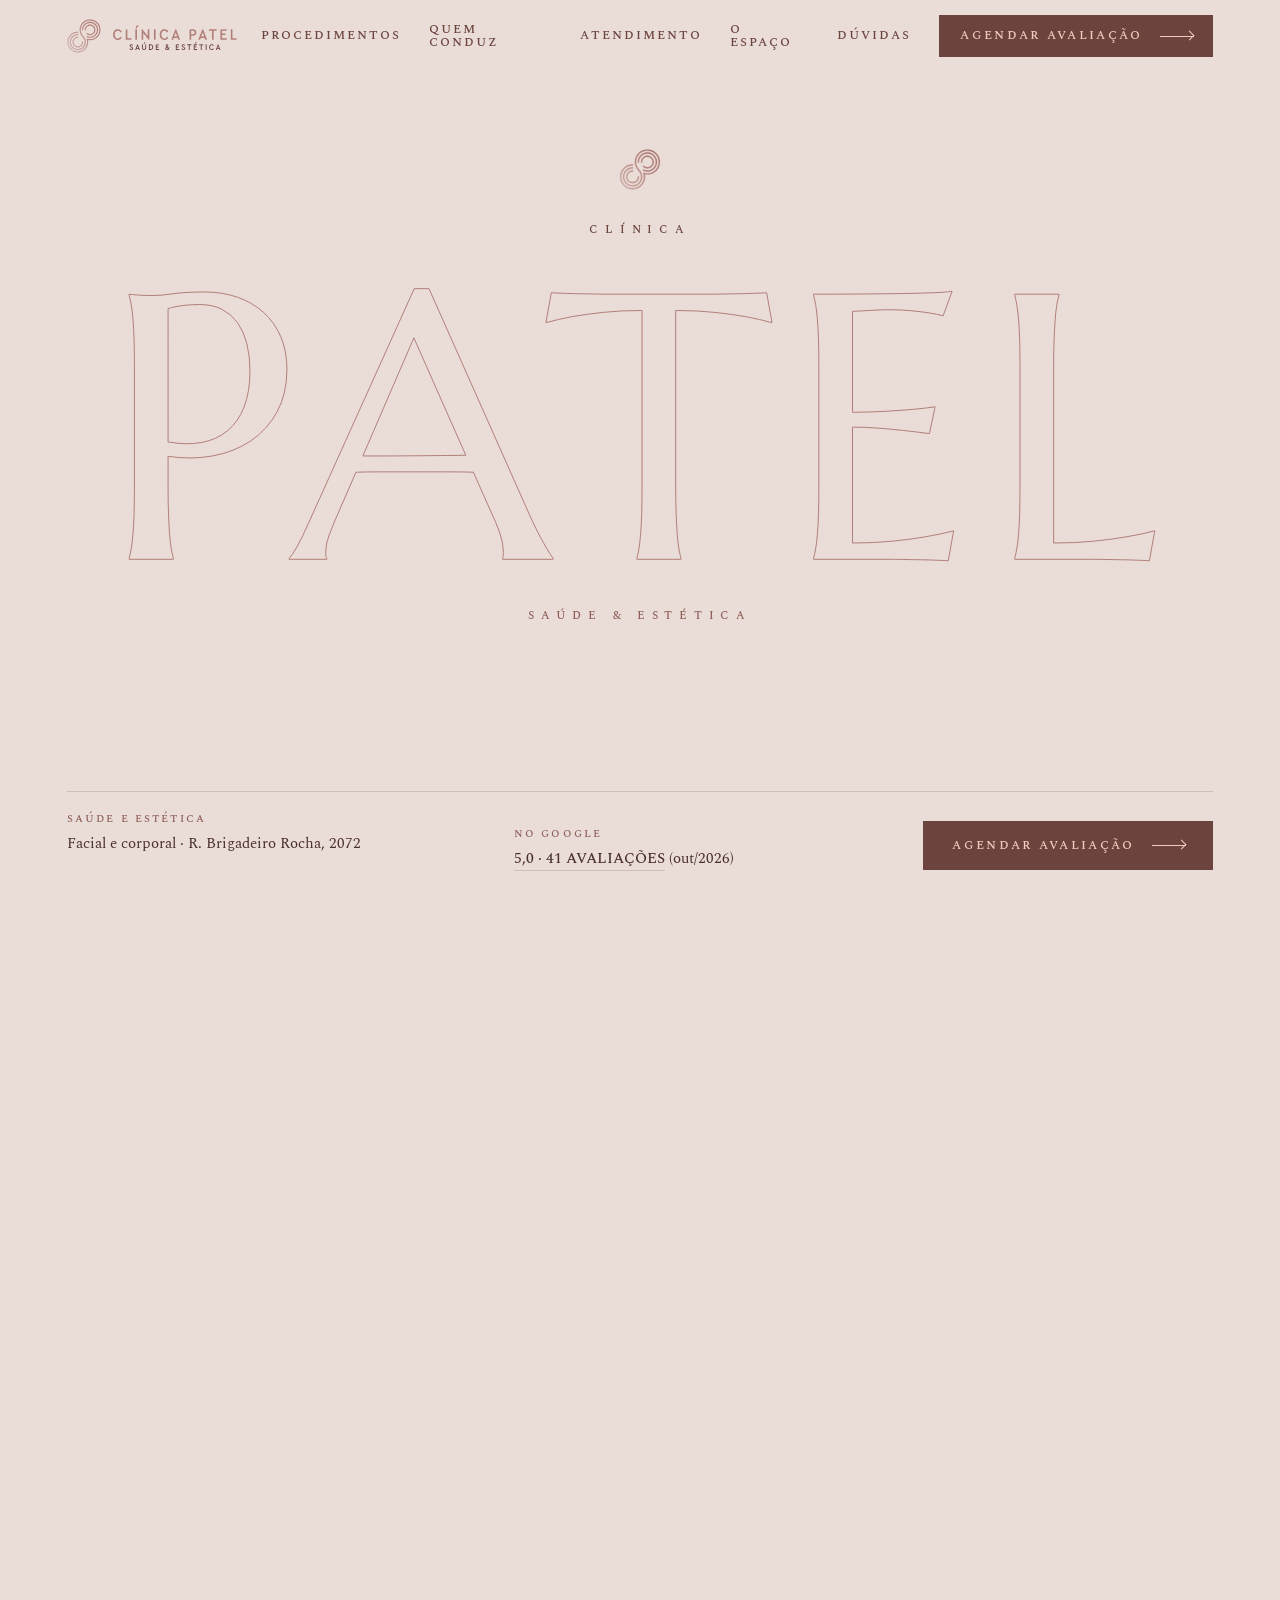
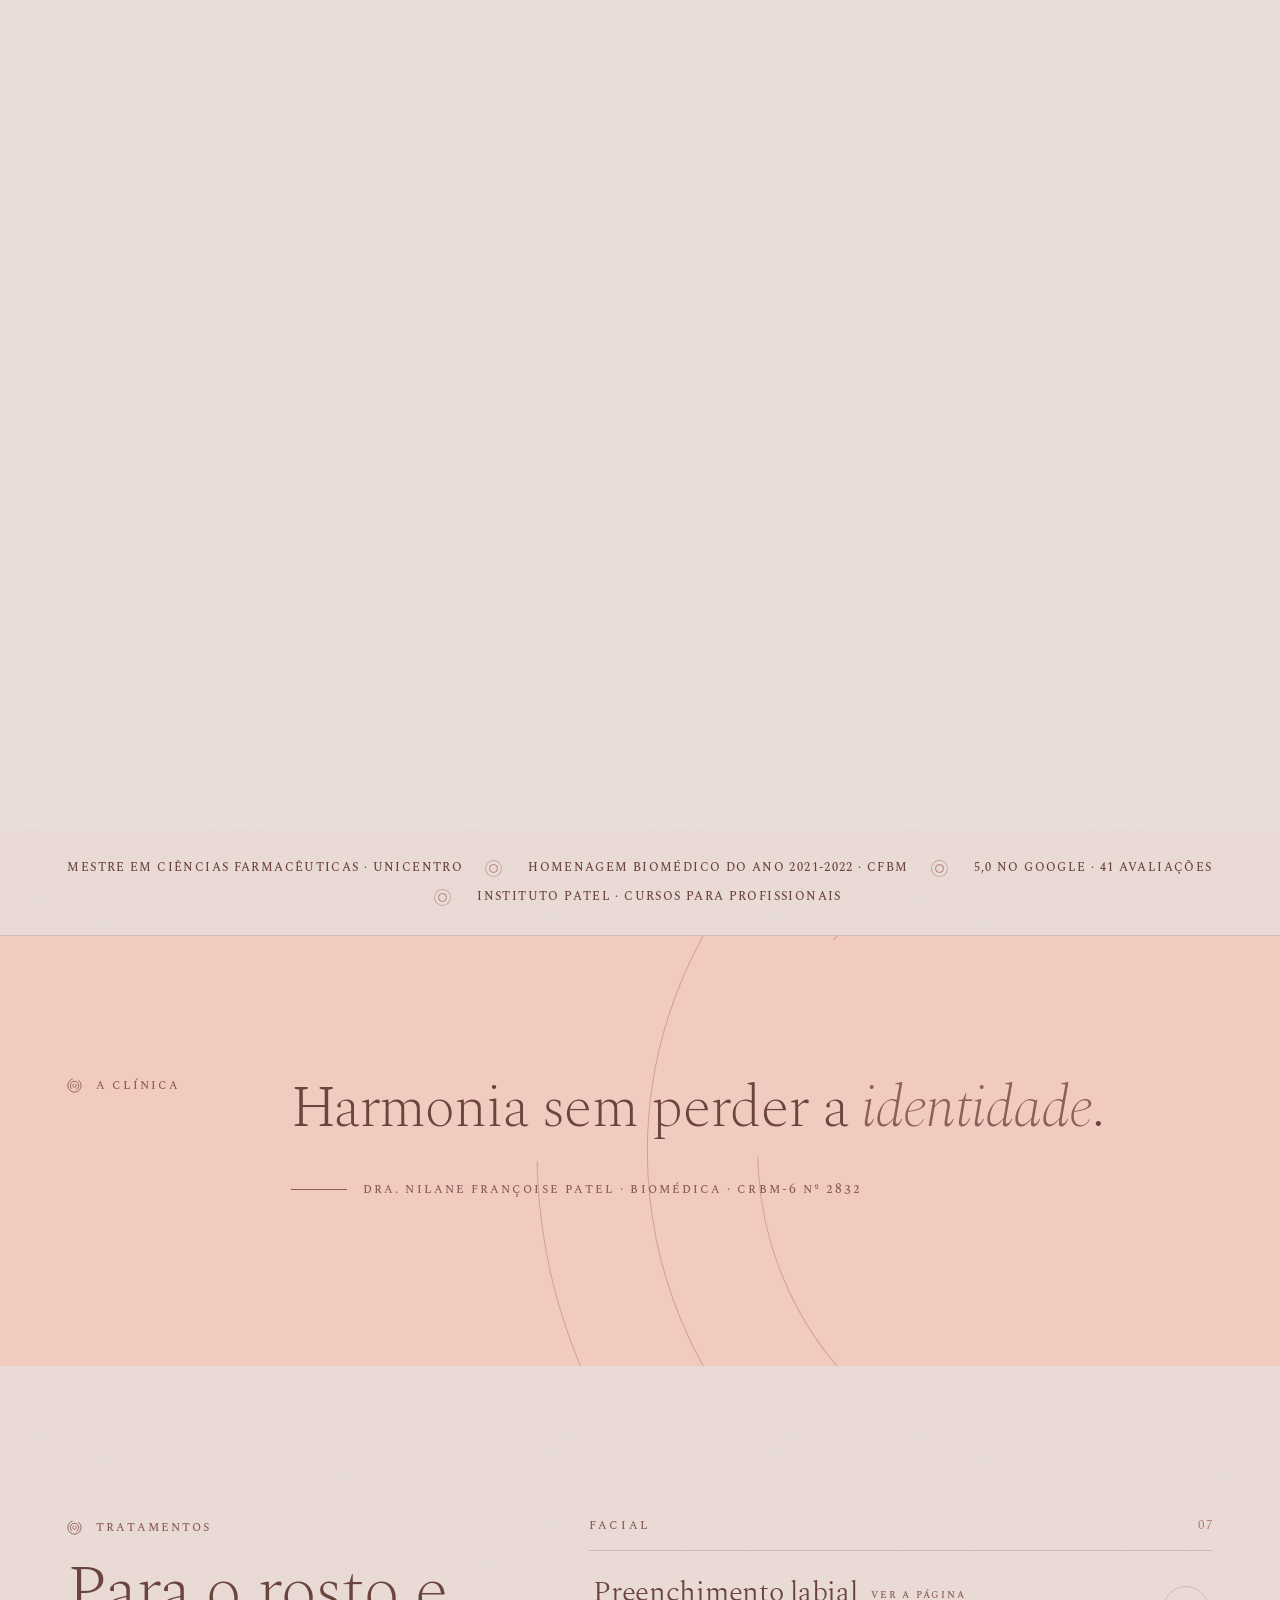
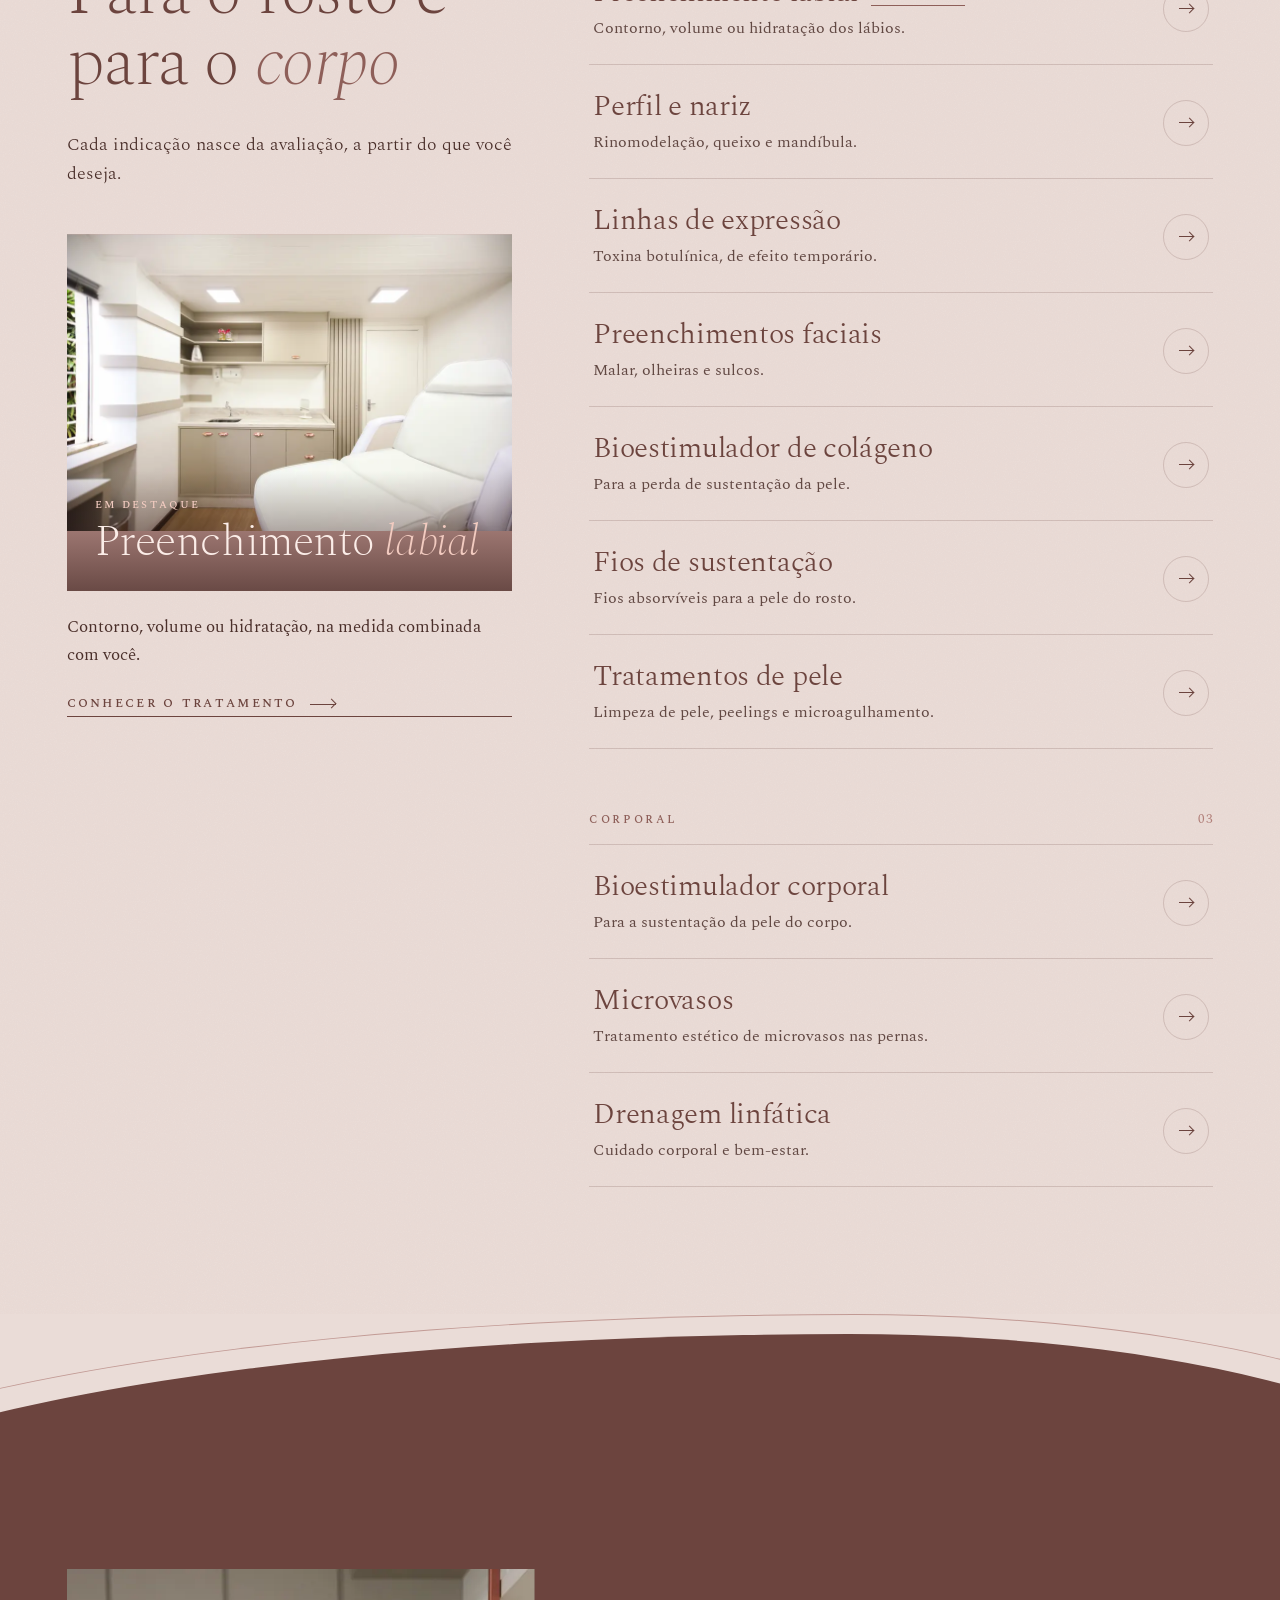
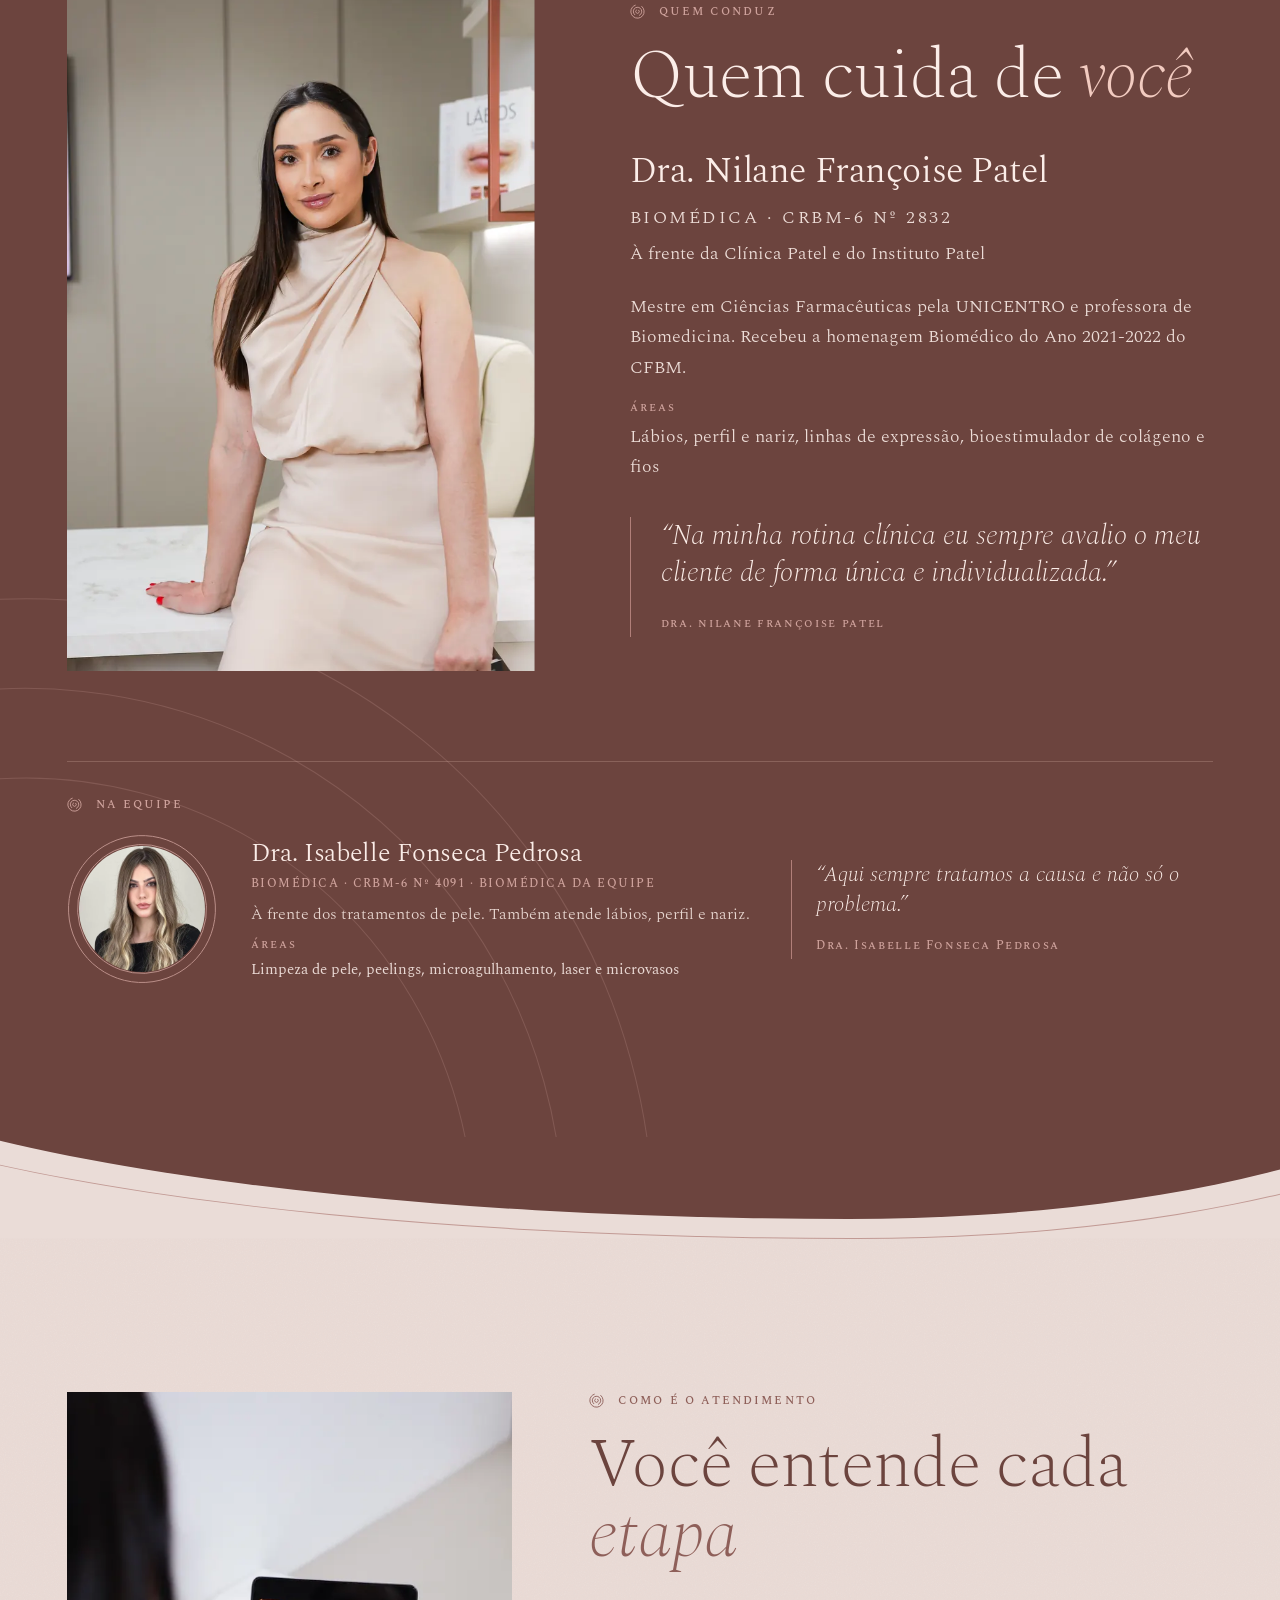
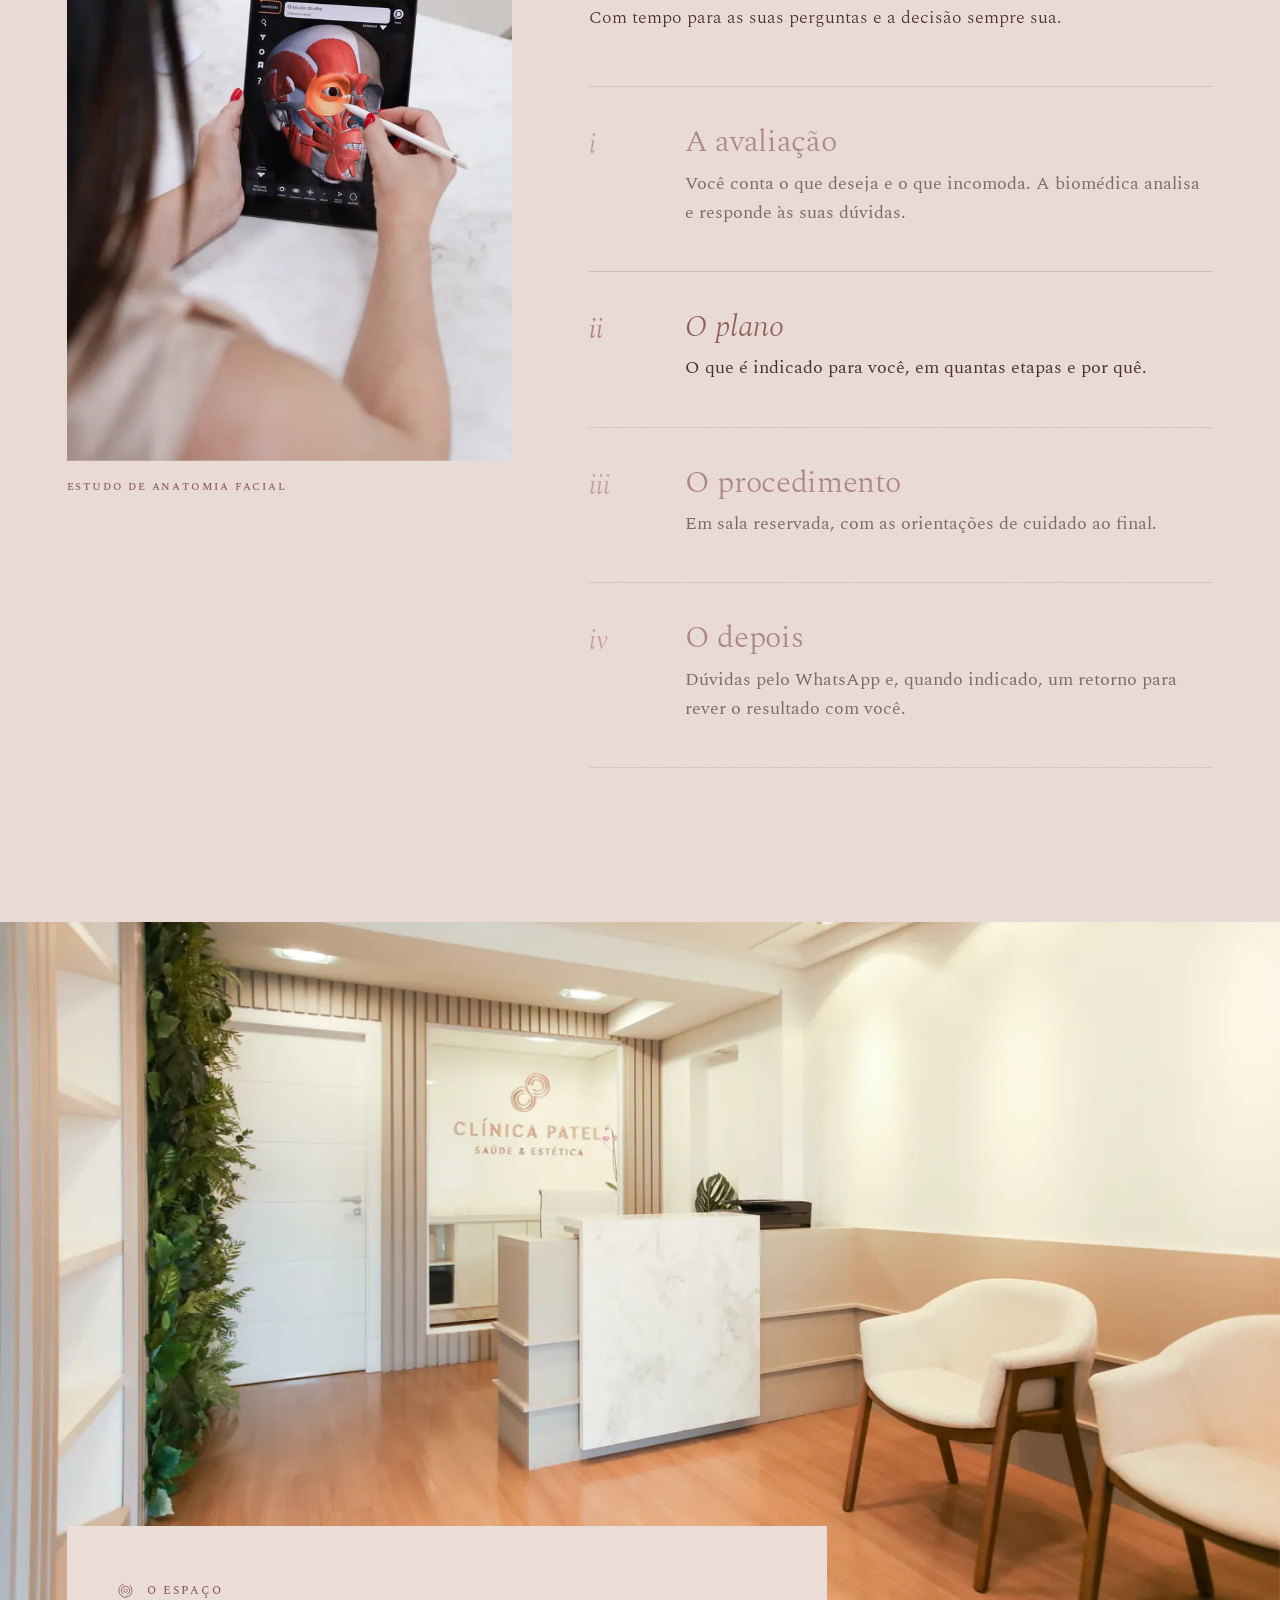
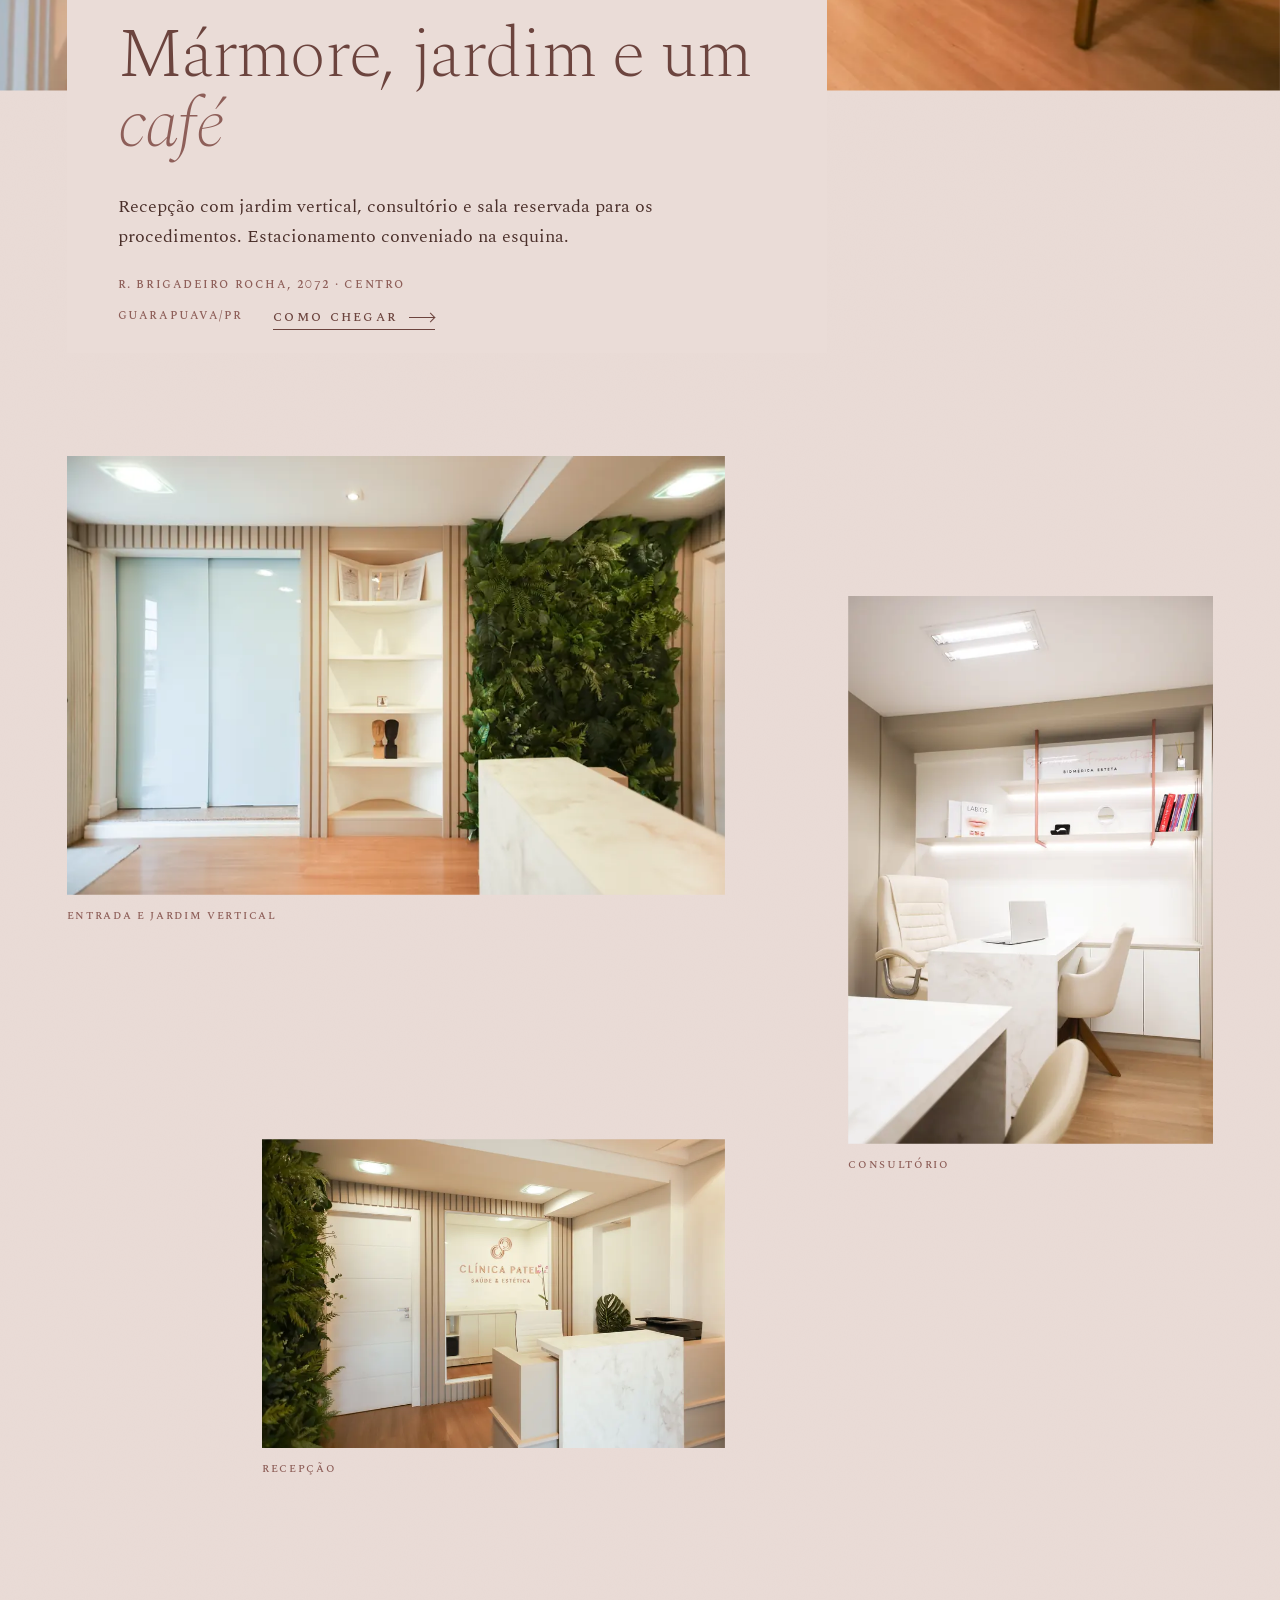
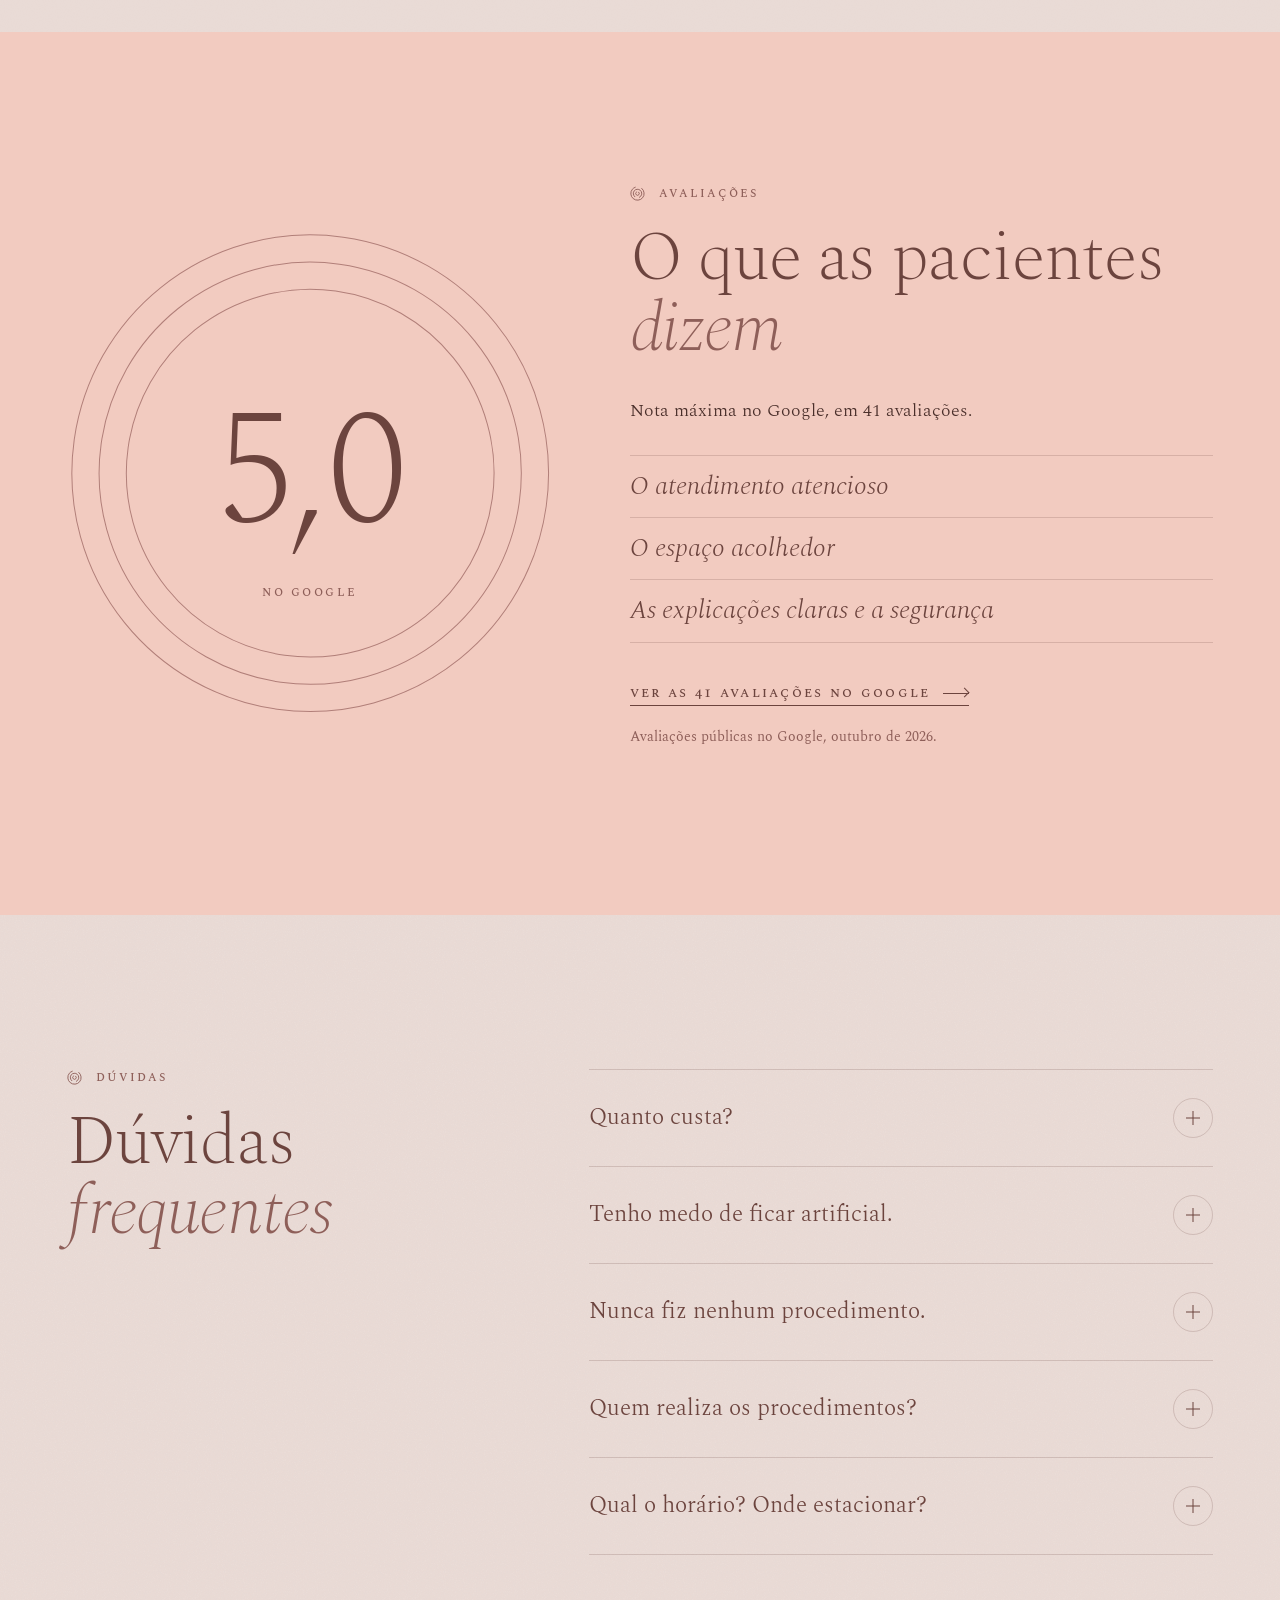
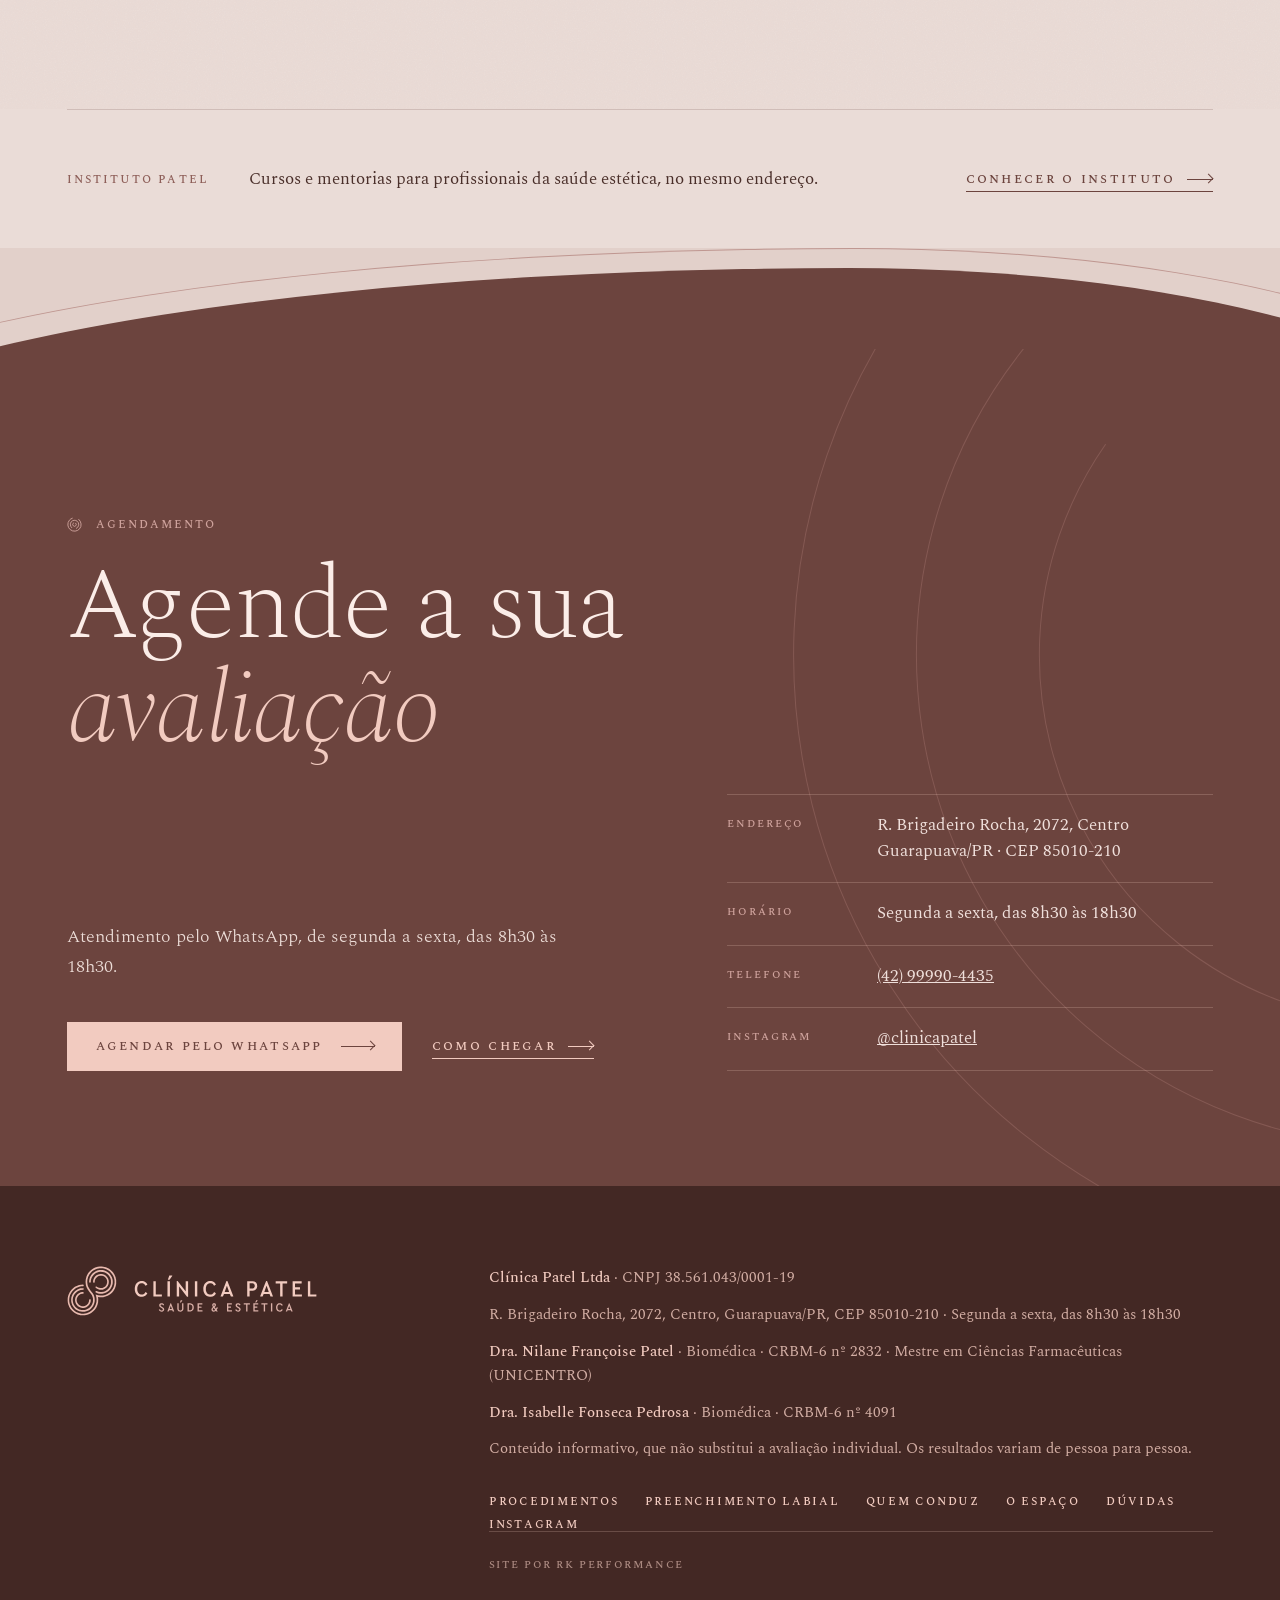
==== index.html @ 33441e20 "Prévia do site da Clínica Patel (noindex) Home com abertura PATEL, tratamentos, quem conduz, atendim" ====
<!DOCTYPE html>
<html lang="pt-BR">
<head>
<meta charset="utf-8">
<meta name="viewport" content="width=device-width, initial-scale=1, viewport-fit=cover">
<title>Clínica Patel · Estética facial e corporal em Guarapuava</title>
<meta name="description" content="Estética facial e corporal no Centro de Guarapuava, conduzida pela Dra. Nilane Françoise Patel, Biomédica (CRBM-6 nº 2832). Agende a sua avaliação.">
<meta name="robots" content="noindex, nofollow">
<link rel="canonical" href="https://joaovitorrk.github.io/clinica-patel-site/">
<meta property="og:type" content="website">
<meta property="og:locale" content="pt_BR">
<meta property="og:title" content="Clínica Patel · Estética facial e corporal em Guarapuava">
<meta property="og:description" content="Estética facial e corporal no Centro de Guarapuava, conduzida pela Dra. Nilane Françoise Patel, Biomédica (CRBM-6 nº 2832). Agende a sua avaliação.">
<meta property="og:url" content="https://joaovitorrk.github.io/clinica-patel-site/">
<meta property="og:image" content="https://joaovitorrk.github.io/clinica-patel-site/assets/img/og.jpg">
<meta name="theme-color" content="#EADCD7">
<link rel="icon" href="favicon.svg" type="image/svg+xml">
<link rel="preconnect" href="https://fonts.googleapis.com">
<link rel="preconnect" href="https://fonts.gstatic.com" crossorigin>
<link href="https://fonts.googleapis.com/css2?family=Marcellus&amp;family=Spectral:ital,wght@0,200;0,300;0,400;0,500;1,200;1,300;1,400&amp;family=Spectral+SC:wght@500&amp;display=swap" rel="stylesheet">
<link rel="preload" as="image" href="assets/img/hero-1440.webp" media="(min-width: 861px)" fetchpriority="high">
<link rel="preload" as="image" href="assets/img/hero-cel.webp" media="(max-width: 860px)" fetchpriority="high">
<link rel="stylesheet" href="assets/site.css">
<script type="application/ld+json">{"@context": "https://schema.org", "@type": "HealthAndBeautyBusiness", "name": "Clínica Patel · Saúde e Estética", "url": "https://joaovitorrk.github.io/clinica-patel-site/", "image": "https://joaovitorrk.github.io/clinica-patel-site/assets/img/og.jpg", "address": {"@type": "PostalAddress", "streetAddress": "R. Brigadeiro Rocha, 2072", "addressLocality": "Guarapuava", "addressRegion": "PR", "postalCode": "85010-210", "addressCountry": "BR"}, "openingHours": "Mo-Fr 08:30-18:30", "sameAs": ["https://www.instagram.com/clinicapatel/"], "employee": [{"@type": "Person", "name": "Nilane Françoise Patel", "jobTitle": "Biomédica", "hasCredential": {"@type": "EducationalOccupationalCredential", "credentialCategory": "Registro profissional", "name": "CRBM-6 nº 2832"}}, {"@type": "Person", "name": "Isabelle Fonseca Pedrosa", "jobTitle": "Biomédica", "hasCredential": {"@type": "EducationalOccupationalCredential", "credentialCategory": "Registro profissional", "name": "CRBM-6 nº 4091"}}]}</script>
</head>
<body>
<a class="pular" href="#conteudo">Pular para o conteúdo</a>
<header class="topo" id="topo">
  <a class="marca" href="./" aria-label="Clínica Patel, início"><img src="assets/img/logo.svg" alt="Clínica Patel · Saúde &amp; Estética" width="185" height="34"></a>
  <nav id="menu" aria-label="Principal">
    <a href="#procedimentos">procedimentos</a>
    <a href="#conduz">quem conduz</a>
    <a href="#atendimento">atendimento</a>
    <a href="#espaco">o espaço</a>
    <a href="#duvidas">dúvidas</a>
    <a class="btn" href="#" data-demo="wa" data-msg="Olá! Vi o site da Clínica Patel e gostaria de agendar uma avaliação.">agendar avaliação <span class="seta" aria-hidden="true"></span></a>
  </nav>
  <button class="menu-bt" type="button" aria-expanded="false" aria-controls="menu"><span>menu</span><i></i></button>
</header>
<main id="conteudo">

<section class="capa" id="capa" aria-label="Abertura">
  <div class="capa-pin">
    <picture class="capa-foto">
      <source media="(max-width: 860px)" type="image/webp" srcset="assets/img/hero-cel.webp">
      <source media="(max-width: 860px)" srcset="assets/img/hero-cel.jpg">
      <source type="image/webp" srcset="assets/img/hero-1440.webp 1440w, assets/img/hero.webp 2400w" sizes="100vw">
      <img src="assets/img/hero-1440.jpg" srcset="assets/img/hero-1440.jpg 1440w, assets/img/hero.jpg 2400w" sizes="100vw" alt="Dra. Nilane Françoise Patel na recepção da Clínica Patel, com o logo da clínica na parede" width="2400" height="1600" fetchpriority="high">
    </picture>
    <div class="capa-veu"></div>
    <svg class="capa-mascara" aria-hidden="true" focusable="false">
      <defs>
        <mask id="janela" maskUnits="userSpaceOnUse" x="-100000" y="-100000" width="200000" height="200000">
          <rect x="-100000" y="-100000" width="200000" height="200000" fill="#fff"/>
          <text id="palavra" text-anchor="middle" fill="#000" letter-spacing="0.04em">PATEL</text>
        </mask>
      </defs>
      <g id="zoom"><rect class="fundo" x="-100000" y="-100000" width="200000" height="200000" mask="url(#janela)"/><text id="contorno" text-anchor="middle" letter-spacing="0.04em">PATEL</text></g>
    </svg>
    <div class="capa-cabeca" aria-hidden="true">
      <svg class="simb" viewBox="0 0 380 380"><defs><linearGradient id="roseCapa" x1="0" y1="1" x2="1" y2="0"><stop offset="0" stop-color="#D3B4B0"/><stop offset=".55" stop-color="#B98A84"/><stop offset="1" stop-color="#A9746E"/></linearGradient></defs><path fill-rule="evenodd" d="M115.7,198.0 L105.0,200.0 L94.0,204.3 L81.3,213.0 L74.7,220.0 L69.3,227.7 L64.0,239.7 L61.3,253.3 L61.3,263.3 L63.3,274.3 L67.3,285.0 L73.3,294.7 L83.3,305.0 L93.3,311.7 L103.0,315.7 L116.3,318.3 L126.0,318.3 L136.0,316.7 L147.0,312.7 L157.3,306.3 L165.7,298.7 L172.7,289.3 L178.3,277.0 L180.7,267.0 L181.0,256.3 L180.0,254.3 L176.7,252.0 L173.0,252.0 L169.7,254.3 L168.7,256.3 L167.0,270.7 L160.7,284.3 L155.0,291.3 L149.7,296.0 L139.3,302.0 L129.0,305.0 L112.7,305.0 L102.7,302.0 L90.3,294.3 L80.7,283.3 L75.7,272.7 L73.3,260.0 L74.7,247.0 L79.7,234.7 L85.0,227.3 L92.0,220.7 L104.3,213.7 L115.7,211.0 L123.3,210.7 L126.7,208.0 L127.7,203.3 L124.7,199.0 L122.7,198.0Z M254.3,60.7 L245.0,62.0 L233.3,66.0 L224.7,71.0 L213.7,80.7 L206.3,91.0 L201.3,102.3 L199.0,113.0 L198.7,122.0 L199.3,124.0 L202.7,126.7 L207.0,126.7 L209.7,124.7 L210.7,123.0 L212.7,107.3 L218.7,94.7 L229.3,83.3 L241.0,76.7 L252.3,73.7 L266.3,74.0 L276.0,76.7 L283.7,80.7 L291.0,86.3 L297.3,93.7 L301.0,99.7 L304.0,107.0 L306.0,117.7 L305.7,126.3 L303.0,137.3 L299.7,144.3 L291.3,155.0 L284.7,160.3 L278.0,164.0 L269.7,167.0 L263.7,168.0 L253.0,168.0 L243.7,166.0 L236.7,163.0 L224.0,155.0 L219.3,156.3 L217.0,160.0 L217.3,163.7 L220.7,167.7 L233.3,175.7 L248.7,180.3 L262.3,181.0 L272.0,179.7 L284.3,175.3 L296.3,167.7 L303.3,161.0 L311.3,149.7 L315.3,140.7 L317.7,132.0 L318.7,119.3 L317.7,109.7 L313.7,96.7 L306.7,84.7 L298.3,75.7 L289.3,69.0 L279.7,64.3 L266.7,61.0Z M246.3,31.0 L229.7,35.0 L215.3,41.3 L203.7,49.0 L192.0,59.7 L182.3,72.3 L174.3,88.0 L169.3,106.0 L168.3,122.0 L169.3,124.3 L173.3,127.3 L176.3,127.3 L180.3,124.3 L181.3,122.3 L181.3,112.3 L184.3,98.7 L188.7,87.7 L194.7,77.3 L202.7,67.7 L210.7,60.3 L220.3,53.7 L231.0,48.7 L240.7,45.7 L253.3,43.7 L271.7,44.7 L283.0,47.7 L292.7,51.7 L301.7,57.0 L309.3,63.0 L320.0,74.3 L327.0,85.3 L332.0,97.0 L335.0,110.0 L335.0,131.7 L333.0,141.0 L328.0,154.3 L320.0,167.3 L309.3,178.7 L302.0,184.3 L290.3,191.0 L279.7,195.0 L263.3,198.0 L253.3,198.0 L240.3,196.0 L224.7,190.0 L221.3,190.0 L217.0,193.3 L216.3,195.7 L217.0,199.3 L219.7,202.3 L236.7,208.7 L247.7,210.7 L270.0,210.7 L290.0,205.7 L302.7,199.7 L317.0,189.7 L324.7,182.3 L331.0,174.7 L340.7,158.3 L346.7,141.0 L348.7,128.3 L348.7,113.3 L347.7,105.3 L342.7,87.7 L335.3,73.3 L325.0,59.7 L312.0,48.0 L295.0,38.0 L280.7,33.0 L270.7,31.0 L260.7,30.3Z M332.3,30.0 L320.7,21.7 L308.7,15.0 L296.3,10.0 L286.0,7.0 L265.3,4.0 L249.7,4.0 L235.0,6.0 L214.3,12.0 L203.3,17.0 L191.7,24.0 L181.7,31.7 L172.0,41.0 L163.3,51.7 L157.3,61.0 L149.0,78.3 L143.0,100.7 L141.3,121.7 L144.0,145.7 L149.0,160.7 L158.0,178.0 L168.3,193.7 L183.0,212.0 L188.7,220.7 L195.0,235.3 L198.0,249.7 L197.7,269.0 L196.0,277.7 L192.0,289.0 L186.0,300.0 L180.0,308.0 L171.0,317.0 L162.0,323.7 L147.3,331.0 L137.0,334.0 L127.3,335.3 L110.7,335.0 L100.7,333.0 L92.0,330.0 L76.3,321.3 L62.7,309.0 L53.7,296.3 L48.7,286.0 L45.7,276.3 L43.7,263.7 L43.7,252.3 L45.7,239.7 L51.7,223.7 L58.7,212.3 L71.7,198.7 L78.3,193.7 L89.0,187.7 L103.7,182.7 L124.0,180.3 L127.3,176.3 L127.3,172.7 L125.0,169.3 L123.0,168.3 L115.0,168.3 L102.3,170.0 L91.7,173.0 L79.3,178.3 L62.3,190.0 L53.0,199.3 L42.0,215.3 L36.3,228.0 L33.0,240.0 L31.3,252.3 L31.7,267.3 L34.3,282.0 L39.3,295.7 L45.3,306.7 L55.0,319.3 L66.3,329.7 L77.0,336.7 L92.7,343.7 L104.3,346.7 L116.7,348.0 L134.3,347.3 L147.0,344.7 L164.0,337.7 L173.7,331.7 L182.7,324.3 L196.3,308.3 L202.7,297.0 L207.7,284.0 L210.7,269.3 L211.3,259.7 L210.7,247.0 L208.7,236.0 L202.7,219.3 L195.7,207.3 L180.0,187.7 L169.3,171.7 L159.7,153.0 L156.7,143.3 L154.3,126.3 L154.3,114.7 L155.7,102.7 L160.7,84.0 L169.0,66.7 L182.7,48.7 L191.7,40.3 L203.3,32.0 L215.3,25.7 L229.0,20.7 L249.3,17.0 L263.0,16.7 L274.0,17.7 L287.7,20.7 L299.0,24.7 L309.7,30.0 L319.0,36.0 L327.0,42.3 L337.0,52.3 L345.7,63.7 L353.0,76.7 L359.0,93.0 L362.0,107.7 L362.7,126.3 L360.0,145.3 L355.0,161.0 L348.0,175.0 L337.0,190.0 L322.0,204.0 L308.0,213.0 L291.3,220.0 L274.0,224.0 L254.3,225.0 L237.7,223.0 L218.0,217.3 L223.0,236.3 L225.0,249.7 L225.0,266.7 L224.0,274.7 L218.7,294.7 L212.0,309.0 L200.0,326.0 L184.7,340.7 L171.0,349.7 L162.3,354.0 L148.0,359.0 L126.7,362.3 L110.0,362.0 L90.3,358.0 L79.7,354.0 L69.7,349.0 L56.3,340.0 L40.7,324.7 L33.7,315.3 L26.7,303.0 L21.7,290.7 L18.7,279.7 L16.7,265.3 L16.7,250.3 L18.7,236.7 L22.7,222.7 L26.3,214.0 L37.7,195.3 L52.3,179.7 L68.7,168.0 L79.0,162.7 L93.0,157.7 L107.7,154.7 L123.7,153.7 L125.7,152.3 L127.3,149.3 L126.7,144.3 L122.3,141.3 L107.3,142.0 L91.7,145.0 L78.3,149.3 L63.7,156.3 L54.7,162.0 L44.0,170.3 L34.0,180.3 L21.3,197.3 L11.3,218.0 L7.3,231.7 L5.3,242.7 L4.7,264.3 L6.3,280.0 L8.3,288.7 L16.3,310.0 L26.0,326.0 L40.3,342.7 L53.7,353.7 L66.0,361.3 L81.7,368.3 L102.0,373.7 L122.3,375.0 L135.7,374.3 L154.0,370.7 L170.0,364.7 L184.0,357.0 L200.0,344.7 L213.3,330.3 L223.7,314.7 L231.7,296.7 L236.7,277.3 L238.0,253.0 L236.3,236.0 L249.7,237.7 L265.0,237.7 L276.0,236.7 L293.7,232.7 L309.3,226.7 L320.3,220.7 L334.3,210.7 L344.7,200.7 L353.7,189.7 L359.7,180.3 L364.7,170.7 L369.7,157.7 L372.7,146.7 L374.7,134.3 L374.7,107.3 L369.7,84.3 L361.3,65.0 L350.3,48.3 L344.7,41.7Z"/></svg>
      <p class="sobre">clínica</p>
      <p class="sob">saúde &amp; estética</p>
    </div>
    <div class="capa-creditos">
      <div class="linha">
        <p class="col"><b>saúde e estética</b>Facial e corporal · R. Brigadeiro Rocha, 2072</p>
        <a class="col" href="https://maps.google.com/?cid=13364334448513398230" target="_blank" rel="noopener"><b>no google</b><span>5,0 · 41 avaliações</span> (out/2026)</a>
        <a class="btn" href="#" data-demo="wa" data-msg="Olá! Gostaria de agendar uma avaliação na Clínica Patel.">agendar avaliação <span class="seta" aria-hidden="true"></span></a>
      </div>
    </div>
    <div class="capa-texto">
      <div class="envolve">
        <h1>Para se olhar no espelho e se <em>reconhecer</em></h1>
        <p class="sub">Estética facial e corporal com a Dra. Nilane Françoise Patel, para realçar o que você gosta em você, na medida certa.</p>
        <p class="id"><span>Biomédica · CRBM-6 nº 2832</span><span class="id-curto">Biomédica · CRBM-6 nº 2832</span></p>
        <div class="acoes">
          <a class="btn claro" href="#" data-demo="wa" data-msg="Olá! Gostaria de agendar uma avaliação na Clínica Patel.">agendar avaliação <span class="seta" aria-hidden="true"></span></a>
          <a class="link" href="#conduz">ver tratamentos <span class="seta" aria-hidden="true"></span></a>
        </div>
      </div>
    </div>
  </div>
</section>

<section class="credenciais papel" aria-label="A clínica em resumo">
  <ul class="envolve">
<li>Mestre em Ciências Farmacêuticas · UNICENTRO</li>
<li>Homenagem Biomédico do Ano 2021-2022 · CFBM</li>
<li>5,0 no Google · 41 avaliações</li>
<li>Instituto Patel · cursos para profissionais</li>
  </ul>
</section>

<section class="manifesto" aria-label="A clínica">
  <svg class="aneis " viewBox="0 0 1000 1000" aria-hidden="true" data-gira=".035"><g stroke-width="1" stroke-linecap="round"><circle cx="500" cy="500" r="480" stroke-dasharray="2623.9 392.1" transform="rotate(-48 500 500)"/><circle cx="500" cy="500" r="384" stroke-dasharray="2099.1 313.7" transform="rotate(132 500 500)"/><circle cx="500" cy="500" r="288" stroke-dasharray="1574.3 235.2" transform="rotate(-48 500 500)"/></g></svg>
  <div class="envolve grade">
    <div><p class="rotulo"><svg class="anel-p" viewBox="0 0 16 16" aria-hidden="true"><g fill="none" stroke="currentColor" stroke-width=".9" stroke-linecap="round"><circle cx="8" cy="8" r="7.1" stroke-dasharray="37 7.6" transform="rotate(-50 8 8)"/><circle cx="8" cy="8" r="4.5" stroke-dasharray="22.5 5.8" transform="rotate(130 8 8)"/><circle cx="8" cy="8" r="1.9" stroke-dasharray="8.6 3.3" transform="rotate(-50 8 8)"/></g></svg> a clínica</p></div>
    <div>
      <blockquote class="rv"><p style="margin:0">Harmonia sem perder a <em>identidade</em>.</p></blockquote>
      <p class="assina rv d1">Dra. Nilane Françoise Patel · Biomédica · CRBM-6 nº 2832</p>
    </div>
  </div>
</section>

<section class="procedimentos papel" id="procedimentos">
  <div class="envolve dupla">
    <div class="fixa">
      <p class="rotulo rv"><svg class="anel-p" viewBox="0 0 16 16" aria-hidden="true"><g fill="none" stroke="currentColor" stroke-width=".9" stroke-linecap="round"><circle cx="8" cy="8" r="7.1" stroke-dasharray="37 7.6" transform="rotate(-50 8 8)"/><circle cx="8" cy="8" r="4.5" stroke-dasharray="22.5 5.8" transform="rotate(130 8 8)"/><circle cx="8" cy="8" r="1.9" stroke-dasharray="8.6 3.3" transform="rotate(-50 8 8)"/></g></svg> tratamentos</p>
      <h2 class="titulo rv">Para o rosto e para o <em>corpo</em></h2>
      <p class="intro rv d1">Cada indicação nasce da avaliação, a partir do que você deseja.</p>
      <a class="destaque rv d2" href="preenchimento-labial-guarapuava/">
        <figure class="varre">
          <picture><source type="image/webp" srcset="assets/img/sala-900.webp 900w, assets/img/sala.webp 1600w" sizes="(max-width: 860px) 92vw, 40vw"><img src="assets/img/sala-900.jpg" srcset="assets/img/sala-900.jpg 900w, assets/img/sala.jpg 1600w" sizes="(max-width: 860px) 92vw, 40vw" alt="Sala de procedimentos da Clínica Patel" loading="lazy" decoding="async"></picture>
          <figcaption><small>em destaque</small><strong>Preenchimento <em>labial</em></strong></figcaption>
        </figure>
        <p>Contorno, volume ou hidratação, na medida combinada com você.</p>
        <span class="link">conhecer o tratamento <span class="seta" aria-hidden="true"></span></span>
      </a>
    </div>
    <div>
      <div class="lista-grupo rv">
        <h3>facial <span>07</span></h3>
        <ul class="procs">
          <li class="tem-pagina"><a href="preenchimento-labial-guarapuava/"><span class="n">Preenchimento labial</span><span class="l">Contorno, volume ou hidratação dos lábios.</span><span class="ir"><span class="seta" aria-hidden="true"></span></span></a></li>
<li><a href="#" data-demo="wa" data-msg="Olá! Gostaria de agendar uma avaliação para perfil e nariz."><span class="n">Perfil e nariz</span><span class="l">Rinomodelação, queixo e mandíbula.</span><span class="ir"><span class="seta" aria-hidden="true"></span></span></a></li>
<li><a href="#" data-demo="wa" data-msg="Olá! Gostaria de agendar uma avaliação para linhas de expressão."><span class="n">Linhas de expressão</span><span class="l">Toxina botulínica, de efeito temporário.</span><span class="ir"><span class="seta" aria-hidden="true"></span></span></a></li>
<li><a href="#" data-demo="wa" data-msg="Olá! Gostaria de agendar uma avaliação para preenchimentos faciais."><span class="n">Preenchimentos faciais</span><span class="l">Malar, olheiras e sulcos.</span><span class="ir"><span class="seta" aria-hidden="true"></span></span></a></li>
<li><a href="#" data-demo="wa" data-msg="Olá! Gostaria de agendar uma avaliação para bioestimulador de colágeno."><span class="n">Bioestimulador de colágeno</span><span class="l">Para a perda de sustentação da pele.</span><span class="ir"><span class="seta" aria-hidden="true"></span></span></a></li>
<li><a href="#" data-demo="wa" data-msg="Olá! Gostaria de agendar uma avaliação para fios de sustentação."><span class="n">Fios de sustentação</span><span class="l">Fios absorvíveis para a pele do rosto.</span><span class="ir"><span class="seta" aria-hidden="true"></span></span></a></li>
<li><a href="#" data-demo="wa" data-msg="Olá! Gostaria de agendar uma avaliação para tratamentos de pele."><span class="n">Tratamentos de pele</span><span class="l">Limpeza de pele, peelings e microagulhamento.</span><span class="ir"><span class="seta" aria-hidden="true"></span></span></a></li>
        </ul>
      </div>
      <div class="lista-grupo rv">
        <h3>corporal <span>03</span></h3>
        <ul class="procs">
<li><a href="#" data-demo="wa" data-msg="Olá! Gostaria de agendar uma avaliação para bioestimulador corporal."><span class="n">Bioestimulador corporal</span><span class="l">Para a sustentação da pele do corpo.</span><span class="ir"><span class="seta" aria-hidden="true"></span></span></a></li>
<li><a href="#" data-demo="wa" data-msg="Olá! Gostaria de agendar uma avaliação para microvasos."><span class="n">Microvasos</span><span class="l">Tratamento estético de microvasos nas pernas.</span><span class="ir"><span class="seta" aria-hidden="true"></span></span></a></li>
<li><a href="#" data-demo="wa" data-msg="Olá! Gostaria de agendar uma avaliação para drenagem linfática."><span class="n">Drenagem linfática</span><span class="l">Cuidado corporal e bem-estar.</span><span class="ir"><span class="seta" aria-hidden="true"></span></span></a></li>
        </ul>
      </div>
    </div>
  </div>
</section>

<div class="arco sobe fio" style="--fundo:var(--po);--bolha:var(--cacau)" aria-hidden="true"></div>
<section class="conduz cacau" id="conduz">
  <svg class="aneis " viewBox="0 0 1000 1000" aria-hidden="true" data-gira="-.02"><g stroke-width="1" stroke-linecap="round"><circle cx="500" cy="500" r="490" stroke-dasharray="2678.5 400.2" transform="rotate(-48 500 500)"/><circle cx="500" cy="500" r="420" stroke-dasharray="2295.9 343.1" transform="rotate(132 500 500)"/><circle cx="500" cy="500" r="350" stroke-dasharray="1913.2 285.9" transform="rotate(-48 500 500)"/></g></svg>
  <div class="envolve">
    <div class="grade">
      <figure class="retrato rv">
        <div class="foto varre"><picture><source type="image/webp" srcset="assets/img/dra-760.webp 760w, assets/img/dra.webp 1300w" sizes="(max-width: 860px) 92vw, 40vw"><img src="assets/img/dra-760.jpg" srcset="assets/img/dra-760.jpg 760w, assets/img/dra.jpg 1300w" sizes="(max-width: 860px) 92vw, 40vw" alt="Dra. Nilane Françoise Patel, biomédica, sentada na bancada de mármore do consultório da Clínica Patel" loading="lazy" decoding="async"></picture></div>
      </figure>
      <div class="texto">
        <p class="rotulo rv"><svg class="anel-p" viewBox="0 0 16 16" aria-hidden="true"><g fill="none" stroke="currentColor" stroke-width=".9" stroke-linecap="round"><circle cx="8" cy="8" r="7.1" stroke-dasharray="37 7.6" transform="rotate(-50 8 8)"/><circle cx="8" cy="8" r="4.5" stroke-dasharray="22.5 5.8" transform="rotate(130 8 8)"/><circle cx="8" cy="8" r="1.9" stroke-dasharray="8.6 3.3" transform="rotate(-50 8 8)"/></g></svg> quem conduz</p>
        <h2 class="titulo rv">Quem cuida de <em>você</em></h2>
        <h3 class="principal-nome rv">Dra. Nilane Françoise Patel</h3>
        <p class="principal-reg rv">Biomédica · CRBM-6 nº 2832</p>
        <p class="principal-papel rv">À frente da Clínica Patel e do Instituto Patel</p>
        <p class="principal-linha rv">Mestre em Ciências Farmacêuticas pela UNICENTRO e professora de Biomedicina. Recebeu a homenagem Biomédico do Ano 2021-2022 do CFBM.</p>
        <p class="principal-areas rv"><b>áreas</b>Lábios, perfil e nariz, linhas de expressão, bioestimulador de colágeno e fios</p>
        <blockquote class="fala rv"><p>“Na minha rotina clínica eu sempre avalio o meu cliente de forma única e individualizada.”</p><cite>Dra. Nilane Françoise Patel</cite></blockquote>
      </div>
    </div>
    <div class="na-equipe">
      <p class="rotulo rv"><svg class="anel-p" viewBox="0 0 16 16" aria-hidden="true"><g fill="none" stroke="currentColor" stroke-width=".9" stroke-linecap="round"><circle cx="8" cy="8" r="7.1" stroke-dasharray="37 7.6" transform="rotate(-50 8 8)"/><circle cx="8" cy="8" r="4.5" stroke-dasharray="22.5 5.8" transform="rotate(130 8 8)"/><circle cx="8" cy="8" r="1.9" stroke-dasharray="8.6 3.3" transform="rotate(-50 8 8)"/></g></svg> na equipe</p>
      <div class="na-equipe-item rv">
        <div class="circ"><picture><source type="image/webp" srcset="assets/img/isabelle-circ.webp 720w" sizes="150px"><img src="assets/img/isabelle-circ.jpg" srcset="assets/img/isabelle-circ.jpg 720w" sizes="150px" alt="Dra. Isabelle Fonseca Pedrosa, biomédica da Clínica Patel" loading="lazy" decoding="async"></picture><svg class="aneis " viewBox="0 0 1000 1000" aria-hidden="true" ><g stroke-width="1" stroke-linecap="round"><circle cx="500" cy="500" r="490" stroke-dasharray="2678.5 400.2" transform="rotate(-48 500 500)"/><circle cx="500" cy="500" r="430" stroke-dasharray="2350.5 351.2" transform="rotate(132 500 500)"/></g></svg></div>
        <div class="na-equipe-txt">
          <h4>Dra. Isabelle Fonseca Pedrosa</h4>
          <p class="reg">Biomédica · CRBM-6 nº 4091 · Biomédica da equipe</p>
          <p class="linha">À frente dos tratamentos de pele. Também atende lábios, perfil e nariz.</p>
          <p class="areas"><b>áreas</b>Limpeza de pele, peelings, microagulhamento, laser e microvasos</p>
        </div>
        <blockquote><p>“Aqui sempre tratamos a causa e não só o problema.”</p><cite>Dra. Isabelle Fonseca Pedrosa</cite></blockquote>
      </div>
    </div>
  </div>
</section>

<div class="arco desce fio" style="--fundo:var(--po);--bolha:var(--cacau)" aria-hidden="true"></div>
<section class="atendimento papel" id="atendimento">
  <div class="envolve dupla">
    <div class="fixa">
      <figure class="moldura rv">
        <div class="foto varre"><picture><source type="image/webp" srcset="assets/img/planejamento-640.webp 640w, assets/img/planejamento.webp 1100w" sizes="(max-width: 860px) 92vw, 36vw"><img src="assets/img/planejamento-640.jpg" srcset="assets/img/planejamento-640.jpg 640w, assets/img/planejamento.jpg 1100w" sizes="(max-width: 860px) 92vw, 36vw" alt="Planejamento facial em um tablet com anatomia do rosto, na Clínica Patel" loading="lazy" decoding="async"></picture></div>
        <figcaption>estudo de anatomia facial</figcaption>
      </figure>
    </div>
    <div>
      <p class="rotulo rv"><svg class="anel-p" viewBox="0 0 16 16" aria-hidden="true"><g fill="none" stroke="currentColor" stroke-width=".9" stroke-linecap="round"><circle cx="8" cy="8" r="7.1" stroke-dasharray="37 7.6" transform="rotate(-50 8 8)"/><circle cx="8" cy="8" r="4.5" stroke-dasharray="22.5 5.8" transform="rotate(130 8 8)"/><circle cx="8" cy="8" r="1.9" stroke-dasharray="8.6 3.3" transform="rotate(-50 8 8)"/></g></svg> como é o atendimento</p>
      <h2 class="titulo rv">Você entende cada <em>etapa</em></h2>
      <p class="intro rv d1">Com tempo para as suas perguntas e a decisão sempre sua.</p>
      <ol class="etapas">
<li><div><h3>A avaliação</h3><p>Você conta o que deseja e o que incomoda. A biomédica analisa e responde às suas dúvidas.</p></div></li>
<li><div><h3>O plano</h3><p>O que é indicado para você, em quantas etapas e por quê.</p></div></li>
<li><div><h3>O procedimento</h3><p>Em sala reservada, com as orientações de cuidado ao final.</p></div></li>
<li><div><h3>O depois</h3><p>Dúvidas pelo WhatsApp e, quando indicado, um retorno para rever o resultado com você.</p></div></li>
      </ol>
    </div>
  </div>
</section>

<section class="espaco papel" id="espaco">
  <div class="faixa"><picture><source type="image/webp" srcset="assets/img/espera-900.webp 900w, assets/img/espera.webp 1600w" sizes="100vw"><img src="assets/img/espera-900.jpg" srcset="assets/img/espera-900.jpg 900w, assets/img/espera.jpg 1600w" sizes="100vw" alt="Área de espera da Clínica Patel, com poltronas e o jardim vertical" loading="lazy" decoding="async" data-parallax=".09"></picture></div>
  <div class="envolve">
    <div class="painel">
      <p class="rotulo rv"><svg class="anel-p" viewBox="0 0 16 16" aria-hidden="true"><g fill="none" stroke="currentColor" stroke-width=".9" stroke-linecap="round"><circle cx="8" cy="8" r="7.1" stroke-dasharray="37 7.6" transform="rotate(-50 8 8)"/><circle cx="8" cy="8" r="4.5" stroke-dasharray="22.5 5.8" transform="rotate(130 8 8)"/><circle cx="8" cy="8" r="1.9" stroke-dasharray="8.6 3.3" transform="rotate(-50 8 8)"/></g></svg> o espaço</p>
      <h2 class="titulo rv">Mármore, jardim e um <em>café</em></h2>
      <p class="rv d1">Recepção com jardim vertical, consultório e sala reservada para os procedimentos. Estacionamento conveniado na esquina.</p>
      <p class="endereco rv d2"><span>R. Brigadeiro Rocha, 2072 · Centro</span><span>Guarapuava/PR</span><a class="link" href="https://maps.google.com/?cid=13364334448513398230" target="_blank" rel="noopener">como chegar <span class="seta" aria-hidden="true"></span></a></p>
    </div>
    <div class="galeria">
      <figure class="g1 rv"><div class="foto varre"><picture><source type="image/webp" srcset="assets/img/entrada-900.webp 900w, assets/img/entrada.webp 1600w" sizes="(max-width: 860px) 92vw, 55vw"><img src="assets/img/entrada-900.jpg" srcset="assets/img/entrada-900.jpg 900w, assets/img/entrada.jpg 1600w" sizes="(max-width: 860px) 92vw, 55vw" alt="Entrada da Clínica Patel, com jardim vertical e prateleiras" loading="lazy" decoding="async"></picture></div><figcaption>Entrada e jardim vertical</figcaption></figure>
      <figure class="g2 rv d1"><div class="foto varre"><picture><source type="image/webp" srcset="assets/img/consultorio-620.webp 620w, assets/img/consultorio.webp 1000w" sizes="(max-width: 860px) 70vw, 30vw"><img src="assets/img/consultorio-620.jpg" srcset="assets/img/consultorio-620.jpg 620w, assets/img/consultorio.jpg 1000w" sizes="(max-width: 860px) 70vw, 30vw" alt="Consultório da Clínica Patel, com mesa de mármore e prateleiras" loading="lazy" decoding="async"></picture></div><figcaption>Consultório</figcaption></figure>
      <figure class="g3 rv"><div class="foto varre"><picture><source type="image/webp" srcset="assets/img/recepcao-2-900.webp 900w, assets/img/recepcao-2.webp 1600w" sizes="(max-width: 860px) 92vw, 40vw"><img src="assets/img/recepcao-2-900.jpg" srcset="assets/img/recepcao-2-900.jpg 900w, assets/img/recepcao-2.jpg 1600w" sizes="(max-width: 860px) 92vw, 40vw" alt="Recepção da Clínica Patel, com jardim vertical e o logo na parede" loading="lazy" decoding="async"></picture></div><figcaption>Recepção</figcaption></figure>
    </div>
  </div>
</section>

<section class="avaliacoes" id="avaliacoes">
  <div class="envolve grade">
    <div class="nota rv"><svg class="aneis " viewBox="0 0 1000 1000" aria-hidden="true" data-gira=".05"><g stroke-width="1" stroke-linecap="round"><circle cx="500" cy="500" r="490" stroke-dasharray="2678.5 400.2" transform="rotate(-48 500 500)"/><circle cx="500" cy="500" r="434" stroke-dasharray="2372.4 354.5" transform="rotate(132 500 500)"/><circle cx="500" cy="500" r="378" stroke-dasharray="2066.3 308.8" transform="rotate(-48 500 500)"/></g></svg><strong>5,0</strong><small>no google</small></div>
    <div>
      <p class="rotulo rv"><svg class="anel-p" viewBox="0 0 16 16" aria-hidden="true"><g fill="none" stroke="currentColor" stroke-width=".9" stroke-linecap="round"><circle cx="8" cy="8" r="7.1" stroke-dasharray="37 7.6" transform="rotate(-50 8 8)"/><circle cx="8" cy="8" r="4.5" stroke-dasharray="22.5 5.8" transform="rotate(130 8 8)"/><circle cx="8" cy="8" r="1.9" stroke-dasharray="8.6 3.3" transform="rotate(-50 8 8)"/></g></svg> avaliações</p>
      <h2 class="titulo rv">O que as pacientes <em>dizem</em></h2>
      <p class="intro rv d1">Nota máxima no Google, em 41 avaliações.</p>
      <ul class="temas rv d1">
<li>O atendimento atencioso</li>
<li>O espaço acolhedor</li>
<li>As explicações claras e a segurança</li>
      </ul>
      <a class="link rv d2" href="https://maps.google.com/?cid=13364334448513398230" target="_blank" rel="noopener">ver as 41 avaliações no google <span class="seta" aria-hidden="true"></span></a>
      <p class="fonte-nota">Avaliações públicas no Google, outubro de 2026.</p>
    </div>
  </div>
</section>

<section class="duvidas papel" id="duvidas">
  <div class="envolve dupla">
    <div class="fixa">
      <p class="rotulo rv"><svg class="anel-p" viewBox="0 0 16 16" aria-hidden="true"><g fill="none" stroke="currentColor" stroke-width=".9" stroke-linecap="round"><circle cx="8" cy="8" r="7.1" stroke-dasharray="37 7.6" transform="rotate(-50 8 8)"/><circle cx="8" cy="8" r="4.5" stroke-dasharray="22.5 5.8" transform="rotate(130 8 8)"/><circle cx="8" cy="8" r="1.9" stroke-dasharray="8.6 3.3" transform="rotate(-50 8 8)"/></g></svg> dúvidas</p>
      <h2 class="titulo rv">Dúvidas <em>frequentes</em></h2>
    </div>
    <div class="faq">
<details class="rv"><summary>Quanto custa?<i aria-hidden="true"></i></summary><div class="r"><p>O Código de Ética do Biomédico não permite divulgar valores. Na avaliação, você recebe o plano com os valores e decide.</p></div></details>
<details class="rv"><summary>Tenho medo de ficar artificial.<i aria-hidden="true"></i></summary><div class="r"><p>A quantidade é decidida com você, a partir das proporções do seu rosto. É possível começar com pouco.</p></div></details>
<details class="rv"><summary>Nunca fiz nenhum procedimento.<i aria-hidden="true"></i></summary><div class="r"><p>Na avaliação, a biomédica explica o que é indicado para você, e você decide se e quando começar.</p></div></details>
<details class="rv"><summary>Quem realiza os procedimentos?<i aria-hidden="true"></i></summary><div class="r"><p>A Dra. Nilane Françoise Patel (CRBM-6 nº 2832) e a equipe de biomédicas da clínica, como a Dra. Isabelle Fonseca Pedrosa (CRBM-6 nº 4091).</p></div></details>
<details class="rv"><summary>Qual o horário? Onde estacionar?<i aria-hidden="true"></i></summary><div class="r"><p>De segunda a sexta, das 8h30 às 18h30. Há estacionamento conveniado na esquina.</p></div></details>
    </div>
  </div>
</section>

<section class="instituto" aria-label="Instituto Patel">
  <div class="envolve">
    <h3>Instituto Patel</h3>
    <p>Cursos e mentorias para profissionais da saúde estética, no mesmo endereço.</p>
    <a class="link" href="https://www.instagram.com/institutopatel/" target="_blank" rel="noopener">conhecer o instituto <span class="seta" aria-hidden="true"></span></a>
  </div>
</section>

<div class="arco sobe fio" style="--fundo:var(--po-2);--bolha:var(--cacau)" aria-hidden="true"></div>
<section class="contato cacau" id="contato">
  <svg class="aneis " viewBox="0 0 1000 1000" aria-hidden="true" data-gira="-.03"><g stroke-width="1" stroke-linecap="round"><circle cx="500" cy="500" r="480" stroke-dasharray="2623.9 392.1" transform="rotate(-48 500 500)"/><circle cx="500" cy="500" r="384" stroke-dasharray="2099.1 313.7" transform="rotate(132 500 500)"/><circle cx="500" cy="500" r="288" stroke-dasharray="1574.3 235.2" transform="rotate(-48 500 500)"/></g></svg>
  <div class="envolve">
    <p class="rotulo rv"><svg class="anel-p" viewBox="0 0 16 16" aria-hidden="true"><g fill="none" stroke="currentColor" stroke-width=".9" stroke-linecap="round"><circle cx="8" cy="8" r="7.1" stroke-dasharray="37 7.6" transform="rotate(-50 8 8)"/><circle cx="8" cy="8" r="4.5" stroke-dasharray="22.5 5.8" transform="rotate(130 8 8)"/><circle cx="8" cy="8" r="1.9" stroke-dasharray="8.6 3.3" transform="rotate(-50 8 8)"/></g></svg> agendamento</p>
    <h2 class="titulo rv">Agende a sua <em>avaliação</em></h2>
    <div class="grade">
      <div>
        <p class="rv">Atendimento pelo WhatsApp, de segunda a sexta, das 8h30 às 18h30.</p>
        <div class="acoes rv d1">
          <a class="btn claro" href="#" data-demo="wa" data-msg="Olá! Gostaria de agendar uma avaliação na Clínica Patel.">agendar pelo whatsapp <span class="seta" aria-hidden="true"></span></a>
          <a class="link" href="https://maps.google.com/?cid=13364334448513398230" target="_blank" rel="noopener">como chegar <span class="seta" aria-hidden="true"></span></a>
        </div>
      </div>
      <ul class="dados rv d1">
        <li><b>endereço</b><span>R. Brigadeiro Rocha, 2072, Centro<br>Guarapuava/PR · CEP&nbsp;85010-210</span></li>
        <li><b>horário</b><span>Segunda a sexta, das 8h30 às 18h30</span></li>
        <li><b>telefone</b><span><a href="#" data-demo="tel">(42) 99990-4435</a></span></li>
        <li><b>instagram</b><span><a href="https://www.instagram.com/clinicapatel/" target="_blank" rel="noopener">@clinicapatel</a></span></li>
      </ul>
    </div>
  </div>
</section>

</main>
<footer class="rodape">
  <div class="envolve grade">
    <div><a class="marca" href="./"><img src="assets/img/logo-claro.svg" alt="Clínica Patel · Saúde &amp; Estética" width="250" height="46" loading="lazy"></a></div>
    <div class="legal">
      <p><b>Clínica Patel Ltda</b> · CNPJ 38.561.043/0001-19</p>
      <p>R. Brigadeiro Rocha, 2072, Centro, Guarapuava/PR, CEP&nbsp;85010-210 · Segunda a sexta, das 8h30 às 18h30</p>
      <p><b>Dra. Nilane Françoise Patel</b> · Biomédica · CRBM-6 nº 2832 · Mestre em Ciências Farmacêuticas (UNICENTRO)</p>
      <p><b>Dra. Isabelle Fonseca Pedrosa</b> · Biomédica · CRBM-6 nº 4091</p>
      <p>Conteúdo informativo, que não substitui a avaliação individual. Os resultados variam de pessoa para pessoa.</p>
      <nav aria-label="Rodapé"><a href="#procedimentos">procedimentos</a><a href="preenchimento-labial-guarapuava/">preenchimento labial</a><a href="#conduz">quem conduz</a><a href="#espaco">o espaço</a><a href="#duvidas">dúvidas</a><a href="https://www.instagram.com/clinicapatel/" target="_blank" rel="noopener">instagram</a></nav>
      <p class="rk">Site por RK Performance</p>
    </div>
  </div>
</footer>
<a class="flut" href="#" data-demo="wa" data-msg="Olá! Gostaria de agendar uma avaliação na Clínica Patel." aria-label="Agendar avaliação pelo WhatsApp"><svg viewBox="0 0 24 24" fill="none" stroke="currentColor" stroke-width="1.4" stroke-linecap="round" stroke-linejoin="round" aria-hidden="true"><path d="M21 12a9 9 0 0 1-13.3 7.9L3 21l1.2-4.5A9 9 0 1 1 21 12z"/></svg><span>agendar</span></a>
<nav class="barra-cel" aria-label="Ações rápidas">
  <a href="#" data-demo="wa" data-msg="Olá! Gostaria de agendar uma avaliação na Clínica Patel."><svg viewBox="0 0 24 24" fill="none" stroke="currentColor" stroke-width="1.4" stroke-linecap="round" stroke-linejoin="round" aria-hidden="true"><path d="M21 12a9 9 0 0 1-13.3 7.9L3 21l1.2-4.5A9 9 0 1 1 21 12z"/></svg>agendar</a>
  <a href="#" data-demo="tel"><svg viewBox="0 0 24 24" fill="none" stroke="currentColor" stroke-width="1.4" stroke-linecap="round" stroke-linejoin="round" aria-hidden="true"><path d="M5 4h4l2 5-2.5 1.5a11 11 0 0 0 5 5L15 13l5 2v4a2 2 0 0 1-2 2A16 16 0 0 1 3 6a2 2 0 0 1 2-2"/></svg>ligar</a>
  <a href="https://maps.google.com/?cid=13364334448513398230" target="_blank" rel="noopener"><svg viewBox="0 0 24 24" fill="none" stroke="currentColor" stroke-width="1.4" stroke-linecap="round" stroke-linejoin="round" aria-hidden="true"><path d="M12 21s-7-6.2-7-11.5a7 7 0 0 1 14 0C19 14.8 12 21 12 21z"/><circle cx="12" cy="9.5" r="2.5"/></svg>como chegar</a>
</nav>
<dialog class="demo" id="demo" aria-labelledby="demo-tit">
  <div class="in">
    <button class="fecha-x" type="button" data-fecha aria-label="Fechar">×</button>
    <p class="rotulo"><svg class="anel-p" viewBox="0 0 16 16" aria-hidden="true"><g fill="none" stroke="currentColor" stroke-width=".9" stroke-linecap="round"><circle cx="8" cy="8" r="7.1" stroke-dasharray="37 7.6" transform="rotate(-50 8 8)"/><circle cx="8" cy="8" r="4.5" stroke-dasharray="22.5 5.8" transform="rotate(130 8 8)"/><circle cx="8" cy="8" r="1.9" stroke-dasharray="8.6 3.3" transform="rotate(-50 8 8)"/></g></svg> prévia de apresentação</p>
    <h3 id="demo-tit">Agendar pelo WhatsApp</h3>
    <p id="demo-txt">No site final, este botão abre o WhatsApp da Clínica Patel com a mensagem já escrita:</p>
    <blockquote id="demo-msg">Olá! Gostaria de agendar uma avaliação na Clínica Patel.</blockquote>
    <p id="demo-extra" hidden><a class="link" href="preenchimento-labial-guarapuava/">conhecer a página de preenchimento labial <span class="seta" aria-hidden="true"></span></a></p>
    <div class="acoes">
      <a class="btn" href="https://wa.me/5542999246208?text=Vi%20a%20pr%C3%A9via%20do%20site%20da%20Cl%C3%ADnica%20Patel" target="_blank" rel="noopener">falar com a RK <span class="seta" aria-hidden="true"></span></a>
      <button class="link" type="button" data-fecha style="background:none;border:0;cursor:pointer">fechar</button>
    </div>
  </div>
</dialog>
<script src="assets/site.js"></script>
</body>
</html>
---- assets/site.css ----
/* Clínica Patel · Saúde e Estética · prévia RK Performance · out/2026
   Direção "capa de revista": base pó de rosa, cacau e rosé do logo; Marcellus + Spectral + Spectral SC.
   Assinatura: o nome PATEL como janela da foto e os anéis do símbolo. */

:root {
  --po: #EADCD7;          /* base: pó de rosa (fica a 5,8+ de todos os fundos das prévias de Guarapuava) */
  --po-2: #E2D0CA;        /* apoio */
  --blush: #F2CBC0;       /* rosa-blush das artes */
  --rosa: #CEA29C;        /* rosa antigo */
  --rose: #B17F79;        /* rosé do logo */
  --rose-esc: #8E5F59;    /* rosé escurecido p/ itálico sobre claro (contraste 4:1) */
  --cacau: #6C443E;       /* cacau do logo */
  --cacau-2: #573530;
  --cacau-3: #432824;
  --tinta: #4A2F2A;       /* texto corrido sobre claro */
  --linha: rgba(108, 68, 62, .2);
  --linha-clara: rgba(242, 203, 192, .22);
  --margem: clamp(20px, 5.2vw, 76px);
  --largura: 1340px;
  --display: "Spectral", Georgia, serif;
  --marca: "Marcellus", "Spectral", serif;
  --rotulo: "Spectral SC", "Spectral", serif;
  --ease: cubic-bezier(.65, 0, .2, 1);
  --sai: cubic-bezier(.2, .7, .2, 1);
  --topo: 98px;
}

*, *::before, *::after { box-sizing: border-box; }
html { -webkit-text-size-adjust: 100%; scroll-behavior: auto; }
body {
  margin: 0;
  background: var(--po);
  color: var(--tinta);
  font: 400 18px/1.66 var(--display);
  font-variant-numeric: lining-nums;
  -webkit-font-smoothing: antialiased;
  text-rendering: optimizeLegibility;
  overflow-x: hidden;
}
img, svg, video, picture { display: block; max-width: 100%; }
a { color: inherit; }
p { margin: 0 0 1em; }
h1, h2, h3, h4 { margin: 0; font-weight: 200; font-family: var(--display); line-height: 1.04; letter-spacing: -.012em; color: var(--cacau); }
em, .it { font-style: italic; }
h1 em, h2 em, h3 em, .titulo em { color: var(--rose-esc); font-weight: 200; }
::selection { background: var(--cacau); color: var(--blush); }
.oculto { position: absolute !important; width: 1px; height: 1px; overflow: hidden; clip: rect(0 0 0 0); white-space: nowrap; }
.pular { position: absolute; left: 12px; top: -60px; z-index: 200; background: var(--cacau); color: var(--blush); padding: 10px 16px; font-family: var(--rotulo); }
.pular:focus { top: 12px; }
:focus-visible { outline: 1px solid var(--cacau); outline-offset: 4px; }

/* papel: ruído fino e ESTÁTICO só nas superfícies claras */
.papel { position: relative; isolation: isolate; }
.papel::before {
  content: ""; position: absolute; inset: 0; z-index: -1; pointer-events: none; opacity: .5;
  background-image: url("data:image/svg+xml;utf8,<svg xmlns='http://www.w3.org/2000/svg' width='220' height='220'><filter id='r'><feTurbulence type='fractalNoise' baseFrequency='.9' numOctaves='2' stitchTiles='stitch'/><feColorMatrix values='0 0 0 0 .42  0 0 0 0 .27  0 0 0 0 .24  0 0 0 .07 0'/></filter><rect width='100%' height='100%' filter='url(%23r)'/></svg>");
}

.envolve { width: min(100% - 2 * var(--margem), var(--largura)); margin-inline: auto; }

/* ---------- rótulos, botões, links ---------- */
.rotulo { font: 500 13px/1.3 var(--rotulo); letter-spacing: .16em; text-transform: lowercase; color: var(--rose-esc); margin: 0 0 22px; display: flex; align-items: center; gap: 14px; }
.rotulo .anel-p { width: 15px; height: 15px; flex: none; }
.escuro .rotulo, .cacau .rotulo { color: var(--rosa); }

.btn {
  --c: var(--cacau); --t: var(--blush);
  position: relative; display: inline-flex; align-items: center; gap: 18px;
  padding: 17px 26px 17px 28px; border: 1px solid var(--c); background: var(--c); color: var(--t);
  font: 500 13.5px/1 var(--rotulo); letter-spacing: .17em; text-transform: lowercase; text-decoration: none;
  cursor: pointer; transition: background .45s var(--sai), color .45s var(--sai);
}
.btn .seta { width: 34px; height: 9px; flex: none; transition: width .5s var(--sai); }
.btn:hover .seta { width: 52px; }
.btn:hover { background: transparent; color: var(--c); }
.btn.claro { --c: var(--blush); --t: var(--cacau); }
.btn.claro:hover { color: var(--blush); }
.link {
  display: inline-flex; align-items: center; gap: 12px; font: 500 13.5px/1 var(--rotulo); letter-spacing: .17em; text-transform: lowercase;
  text-decoration: none; color: var(--cacau); padding: 6px 0; background: linear-gradient(currentColor, currentColor) 0 100% / 100% 1px no-repeat;
  transition: background-size .5s var(--sai);
}
.link:hover { background-size: 0 1px; background-position: 100% 100%; }
.link .seta { width: 26px; height: 9px; }
.cacau .link, .escuro .link { color: var(--blush); }

/* ---------- topo ---------- */
.aviso-previa {
  position: fixed; inset: 0 0 auto; z-index: 90; height: 26px; display: flex; align-items: center; justify-content: center;
  background: var(--cacau-3); color: var(--blush); font: 500 11.5px/1 var(--rotulo); letter-spacing: .16em; text-transform: lowercase; padding: 0 12px; text-align: center;
}
.topo {
  position: fixed; inset: 26px 0 auto; z-index: 80; height: 72px;
  display: flex; align-items: center; justify-content: space-between; gap: 24px; padding: 0 var(--margem);
  transition: background .5s var(--sai), box-shadow .5s var(--sai), color .4s;
}
.topo.solido { background: rgba(234, 220, 215, .94); backdrop-filter: blur(10px); -webkit-backdrop-filter: blur(10px); box-shadow: 0 1px 0 var(--linha); }
.topo .marca img { height: 34px; width: auto; }
.topo nav { display: flex; align-items: center; gap: clamp(18px, 2.2vw, 34px); }
.topo nav a:not(.btn) { font: 500 13.5px/1 var(--rotulo); letter-spacing: .15em; text-transform: lowercase; text-decoration: none; color: var(--cacau); position: relative; padding: 6px 0; }
.topo nav a:not(.btn)::after { content: ""; position: absolute; left: 0; right: 0; bottom: 0; height: 1px; background: currentColor; transform: scaleX(0); transform-origin: right; transition: transform .5s var(--sai); }
.topo nav a:not(.btn):hover::after { transform: scaleX(1); transform-origin: left; }
.topo .btn { padding: 13px 18px 13px 20px; }
.menu-bt { display: none; background: none; border: 0; color: var(--cacau); font: 500 14px/1 var(--rotulo); letter-spacing: .16em; text-transform: lowercase; cursor: pointer; padding: 10px 0; align-items: center; gap: 10px; }
.menu-bt i { display: block; width: 26px; height: 1px; background: currentColor; position: relative; }
.menu-bt i::after { content: ""; position: absolute; left: 6px; right: 0; top: 6px; height: 1px; background: currentColor; }

/* ---------- capa (abertura) ---------- */
.capa { position: relative; height: 270vh; background: var(--po); }
.capa-pin { position: sticky; top: 0; height: 100vh; height: 100svh; overflow: hidden; }
.capa-foto, .capa-foto img { position: absolute; inset: 0; width: 100%; height: 100%; }
.capa-foto img { object-fit: cover; object-position: 60% 30%; transform-origin: 60% 30%; will-change: transform; }
.capa-veu { position: absolute; inset: 0; pointer-events: none; opacity: 0;
  background: linear-gradient(90deg, rgba(67, 40, 36, .62) 0%, rgba(67, 40, 36, .34) 34%, rgba(67, 40, 36, 0) 62%), linear-gradient(0deg, rgba(67, 40, 36, .55) 0%, rgba(67, 40, 36, 0) 42%); }
.capa-mascara { position: absolute; inset: 0; width: 100%; height: 100%; display: none; }
.capa-mascara .fundo { fill: var(--po); }
.capa-mascara text { font-family: var(--marca); }
.capa-cabeca, .capa-creditos { position: absolute; left: 0; right: 0; display: none; }
.capa-cabeca { pointer-events: none; }
.capa-cabeca .sobre, .capa-cabeca .sob { position: absolute; left: 0; right: 0; text-align: center; font: 500 clamp(12px, 1.05vw, 15px)/1 var(--rotulo); letter-spacing: .5em; text-transform: lowercase; color: var(--cacau); }
.capa-cabeca .sob { color: var(--rose-esc); }
.capa-cabeca .simb { position: absolute; left: 50%; width: clamp(34px, 3.2vw, 46px); height: auto; transform: translateX(-50%); overflow: visible; }
.capa-cabeca .simb path { fill: url(#roseCapa); stroke: var(--rose); stroke-width: 1.2; }
.capa-creditos { bottom: 0; padding: 0 var(--margem) 30px; }
.capa-creditos .linha { display: grid; grid-template-columns: 1.1fr 1fr auto; align-items: end; gap: 32px; border-top: 1px solid var(--linha); padding-top: 20px; max-width: var(--largura); margin: 0 auto; }
.capa-creditos .col { font: 400 15px/1.5 var(--display); color: var(--tinta); }
.capa-creditos .col b { display: block; font: 500 12px/1.2 var(--rotulo); letter-spacing: .18em; text-transform: lowercase; color: var(--rose-esc); margin-bottom: 6px; font-weight: 500; }
.capa-creditos a.col { text-decoration: none; }
.capa-creditos a.col span { border-bottom: 1px solid var(--linha); }
.capa-texto { position: absolute; left: 0; right: 0; bottom: 0; padding: 0 var(--margem) clamp(40px, 7vh, 84px); color: var(--blush); }
.capa-texto .envolve { display: grid; gap: 22px; }
.capa-texto h1 { color: #FBEDE8; font-size: clamp(44px, 6.1vw, 96px); max-width: 13.5em; line-height: 1.02; }
.capa-texto h1 em { color: var(--blush); }
.capa-texto .sub { max-width: 34em; font: 300 clamp(17px, 1.35vw, 20px)/1.6 var(--display); color: rgba(251, 237, 232, .92); margin: 0; }
.capa-texto .id { font: 500 12.5px/1.6 var(--rotulo); letter-spacing: .16em; text-transform: lowercase; color: var(--blush); margin: 0; }
.capa-texto .acoes { display: flex; align-items: center; gap: 30px; flex-wrap: wrap; margin-top: 6px; }
.capa-texto .link { color: #FBEDE8; }
/* com JS: a abertura é a janela; sem JS: foto + texto, sem pin */
.js .capa-mascara, .js .capa-cabeca, .js .capa-creditos { display: block; }
.js .capa-veu { opacity: 0; }
.js .capa-texto { opacity: 0; transform: translateY(26px); }
html:not(.js) .capa { height: 100vh; height: 100svh; }
html:not(.js) .capa-veu { opacity: 1; }

/* ---------- credenciais ---------- */
.credenciais { border-bottom: 1px solid var(--linha); }
.credenciais ul { list-style: none; margin: 0 auto; padding: 30px 0; display: flex; flex-wrap: wrap; justify-content: center; align-items: center; gap: 14px 30px; }
.credenciais li { display: flex; align-items: center; gap: 30px; font: 500 13.5px/1.45 var(--rotulo); letter-spacing: .1em; text-transform: lowercase; color: var(--cacau); text-align: center; }
.credenciais li + li::before { content: ""; width: 9px; height: 9px; border: 1px solid var(--rose); border-radius: 50%; box-shadow: 0 0 0 3px var(--po), 0 0 0 4px rgba(177, 127, 121, .55); flex: none; }

/* ---------- manifesto ---------- */
.manifesto { position: relative; background: var(--blush); padding: clamp(110px, 15vw, 210px) 0 clamp(130px, 16vw, 230px); overflow: hidden; }
.manifesto .grade { display: grid; grid-template-columns: minmax(0, 2fr) minmax(0, 10fr); gap: 40px; position: relative; z-index: 2; }
.manifesto blockquote { margin: 0; font: 200 clamp(34px, 4.5vw, 70px)/1.12 var(--display); letter-spacing: -.015em; color: var(--cacau); max-width: 16em; }
.manifesto blockquote em { color: var(--rose-esc); }
.manifesto .assina { margin-top: 38px; font: 500 13px/1.5 var(--rotulo); letter-spacing: .16em; text-transform: lowercase; color: var(--rose-esc); display: flex; align-items: center; gap: 16px; }
.manifesto .assina::before { content: ""; width: 56px; height: 1px; background: currentColor; }
.aneis { position: absolute; pointer-events: none; color: var(--rose); }
.aneis circle { fill: none; stroke: currentColor; vector-effect: non-scaling-stroke; }
.manifesto .aneis { width: min(92vw, 1150px); right: -30vw; top: 50%; translate: 0 -50%; opacity: .55; }

/* ---------- títulos de seção ---------- */
.titulo { font-size: clamp(42px, 5.4vw, 86px); line-height: 1.02; }
.intro { font: 300 clamp(18px, 1.4vw, 21px)/1.62 var(--display); color: var(--tinta); max-width: 31em; }

/* ---------- procedimentos ---------- */
.procedimentos { padding: clamp(110px, 12vw, 180px) 0 clamp(90px, 10vw, 150px); }
.dupla { display: grid; grid-template-columns: minmax(0, 5fr) minmax(0, 7fr); gap: clamp(40px, 6vw, 110px); align-items: start; }
.dupla .fixa { position: sticky; top: calc(var(--topo) + 40px); }
.destaque { margin-top: 46px; display: grid; gap: 22px; text-decoration: none; color: inherit; }
.destaque figure { margin: 0; position: relative; overflow: hidden; aspect-ratio: 4 / 4.6; background: var(--rosa); }
.destaque figure img { width: 100%; height: 100%; object-fit: cover; transition: transform 1.6s var(--sai); }
.destaque:hover figure img { transform: scale(1.04); }
.destaque figcaption { position: absolute; left: 0; right: 0; bottom: 0; padding: 26px 28px; color: #FBEDE8; background: linear-gradient(0deg, rgba(67, 40, 36, .55), rgba(67, 40, 36, 0)); }
.destaque figcaption small { display: block; font: 500 12px/1.3 var(--rotulo); letter-spacing: .18em; text-transform: lowercase; color: var(--blush); margin-bottom: 8px; }
.destaque figcaption strong { font: 200 clamp(36px, 3.4vw, 54px)/1 var(--display); letter-spacing: -.01em; }
.destaque figcaption strong em { color: var(--blush); }
.destaque p { margin: 0; font-size: 17px; max-width: 30em; }
.lista-grupo + .lista-grupo { margin-top: 64px; }
.lista-grupo h3 { font: 500 13px/1 var(--rotulo); letter-spacing: .2em; text-transform: lowercase; color: var(--rose-esc); padding-bottom: 18px; border-bottom: 1px solid var(--linha); display: flex; justify-content: space-between; }
.lista-grupo h3 span { color: var(--rose); }
.procs { list-style: none; margin: 0; padding: 0; }
.procs li { border-bottom: 1px solid var(--linha); }
.procs a { display: grid; grid-template-columns: minmax(0, 1fr) auto; align-items: center; gap: 6px 26px; padding: 26px 4px 24px; text-decoration: none; color: inherit; position: relative; transition: padding .55s var(--sai), background .55s var(--sai); }
.procs a:hover { padding-left: 18px; background: linear-gradient(90deg, rgba(242, 203, 192, .55), rgba(242, 203, 192, 0)); }
.procs .n { font: 300 clamp(25px, 2.3vw, 34px)/1.12 var(--display); color: var(--cacau); letter-spacing: -.01em; }
.procs .l { grid-column: 1; font: 400 16px/1.5 var(--display); color: var(--tinta); opacity: .85; max-width: 38em; }
.procs .ir { grid-column: 2; grid-row: 1 / span 2; width: 46px; height: 46px; border: 1px solid var(--linha); border-radius: 50%; display: grid; place-items: center; color: var(--cacau); transition: background .5s var(--sai), border-color .5s, color .5s; }
.procs .ir svg { width: 16px; height: 9px; }
.procs a:hover .ir { background: var(--cacau); border-color: var(--cacau); color: var(--blush); }
.procs li.tem-pagina .n::after { content: "ver a página"; margin-left: 14px; font: 500 11px/1 var(--rotulo); letter-spacing: .16em; vertical-align: middle; color: var(--rose-esc); border-bottom: 1px solid currentColor; padding-bottom: 2px; }
.nota-lista { margin-top: 26px; font-size: 14.5px; color: var(--rose-esc); font-style: italic; }

/* ---------- quem conduz (cacau) ---------- */
.cacau { background: var(--cacau); color: var(--blush); }
.cacau h2, .cacau h3 { color: #FBEDE8; }
.cacau h2 em, .cacau h3 em { color: var(--blush); }
.conduz { padding: clamp(110px, 12vw, 180px) 0; position: relative; overflow: hidden; }
.conduz .grade { display: grid; grid-template-columns: minmax(0, 5fr) minmax(0, 6fr); gap: clamp(40px, 6vw, 110px); align-items: start; position: relative; z-index: 2; }
.retrato { margin: 0; position: relative; }
.retrato .foto { position: relative; overflow: hidden; aspect-ratio: 2 / 3; background: var(--cacau-2); }
.retrato img { width: 100%; height: 100%; object-fit: cover; }
.retrato figcaption { margin-top: 18px; font: 500 12px/1.6 var(--rotulo); letter-spacing: .16em; text-transform: lowercase; color: var(--rosa); }
.conduz .texto p { font: 300 clamp(18px, 1.35vw, 20px)/1.7 var(--display); color: rgba(251, 237, 232, .9); max-width: 32em; }
.conduz .titulo { margin-bottom: 40px; }
.fala { margin: 46px 0 40px; padding: 0 0 0 30px; border-left: 1px solid var(--rose); }
.fala p { font: 200 italic clamp(24px, 2.2vw, 33px)/1.32 var(--display) !important; color: #FBEDE8 !important; margin: 0 0 16px; }
.fala cite { font: 500 12px/1.5 var(--rotulo); letter-spacing: .14em; text-transform: lowercase; font-style: normal; color: var(--rosa); }
.assinatura { margin: 34px 0 0; }
.assinatura strong { display: block; font: 300 italic 30px/1.2 var(--display); color: #FBEDE8; }
.assinatura span { font: 500 12.5px/1.6 var(--rotulo); letter-spacing: .14em; text-transform: lowercase; color: var(--rosa); }
.trajetoria { list-style: none; margin: 60px 0 0; padding: 0; border-top: 1px solid var(--linha-clara); }
.trajetoria li { display: grid; grid-template-columns: 120px minmax(0, 1fr); gap: 24px; padding: 18px 0; border-bottom: 1px solid var(--linha-clara); font: 400 16.5px/1.5 var(--display); color: rgba(251, 237, 232, .88); }
.trajetoria li b { font: 500 12.5px/1.9 var(--rotulo); letter-spacing: .14em; color: var(--rosa); font-weight: 500; }
.equipe { margin-top: 56px; display: flex; align-items: center; gap: 26px; }
.equipe .circ { width: 104px; height: 104px; flex: none; position: relative; }
.equipe .circ img { position: absolute; inset: 12px; width: calc(100% - 24px); height: calc(100% - 24px); border-radius: 50%; object-fit: cover; object-position: 50% 22%; }
.equipe .circ svg { position: absolute; inset: 0; width: 100%; height: 100%; color: var(--rosa); }
.equipe p { margin: 0; font: 400 16px/1.55 var(--display); color: rgba(251, 237, 232, .9); }
.equipe p b { display: block; font: 300 22px/1.3 var(--display); color: #FBEDE8; font-weight: 300; }
.equipe p span { font: 500 12px/1.6 var(--rotulo); letter-spacing: .14em; color: var(--rosa); }
.conduz .aneis { width: min(110vw, 1500px); left: -48vw; bottom: -55%; color: var(--rosa); opacity: .3; }

/* ---------- atendimento ---------- */
.atendimento { padding: clamp(110px, 12vw, 180px) 0; }
.atendimento .moldura { position: relative; margin: 0; }
.atendimento .moldura .foto { aspect-ratio: 2 / 3; overflow: hidden; }
.atendimento .moldura img { width: 100%; height: 100%; object-fit: cover; }
.atendimento .moldura figcaption { margin-top: 16px; font: 500 12px/1.6 var(--rotulo); letter-spacing: .15em; text-transform: lowercase; color: var(--rose-esc); }
.etapas { list-style: none; margin: 54px 0 0; padding: 0; counter-reset: e; }
.etapas li { padding: 38px 0 36px; border-top: 1px solid var(--linha); display: grid; grid-template-columns: 74px minmax(0, 1fr); gap: 8px 22px; transition: opacity .6s var(--sai); }
.etapas li:last-child { border-bottom: 1px solid var(--linha); }
.etapas li::before { counter-increment: e; content: counter(e, lower-roman); font: italic 300 28px/1 var(--display); color: var(--rose); grid-row: 1 / span 2; padding-top: 6px; }
.etapas h3 { font: 300 clamp(26px, 2.4vw, 36px)/1.1 var(--display); color: var(--cacau); transition: color .6s var(--sai); }
.etapas p { margin: 10px 0 0; max-width: 32em; font-size: 17.5px; }
.etapas.vivo li { opacity: .42; }
.etapas.vivo li.ativo { opacity: 1; }
.etapas.vivo li.ativo h3 { color: var(--rose-esc); font-style: italic; }

/* ---------- o espaço ---------- */
.espaco { padding: 0 0 clamp(110px, 12vw, 170px); background: var(--po); }
.espaco .faixa { position: relative; height: clamp(440px, 86vh, 920px); overflow: hidden; }
.espaco .faixa img { position: absolute; left: 0; top: -9%; width: 100%; height: 118%; object-fit: cover; will-change: transform; }
.espaco .painel { position: relative; z-index: 2; margin-top: -170px; background: var(--po); padding: 56px clamp(26px, 4vw, 64px) 10px; width: min(760px, 92%); }
.espaco .painel p { max-width: 32em; }
.espaco .endereco { display: flex; flex-wrap: wrap; gap: 10px 30px; margin-top: 22px; font: 500 13px/1.6 var(--rotulo); letter-spacing: .12em; text-transform: lowercase; color: var(--rose-esc); }
.galeria { display: grid; grid-template-columns: repeat(12, minmax(0, 1fr)); gap: clamp(16px, 2vw, 28px); margin-top: clamp(60px, 8vw, 120px); align-items: start; }
.galeria figure { margin: 0; }
.galeria .foto { overflow: hidden; }
.galeria img { width: 100%; height: 100%; object-fit: cover; }
.galeria figcaption { margin-top: 12px; font: 500 12px/1.5 var(--rotulo); letter-spacing: .14em; text-transform: lowercase; color: var(--rose-esc); }
.galeria .g1 { grid-column: 1 / span 7; }
.galeria .g1 .foto { aspect-ratio: 3 / 2; }
.galeria .g2 { grid-column: 9 / span 4; margin-top: 140px; }
.galeria .g2 .foto { aspect-ratio: 2 / 3; }
.galeria .g3 { grid-column: 3 / span 5; margin-top: -60px; }
.galeria .g3 .foto { aspect-ratio: 3 / 2; }

/* ---------- avaliações ---------- */
.avaliacoes { background: var(--blush); padding: clamp(110px, 12vw, 170px) 0; overflow: hidden; }
.avaliacoes .grade { display: grid; grid-template-columns: minmax(0, 5fr) minmax(0, 6fr); gap: clamp(40px, 6vw, 110px); align-items: center; }
.nota { position: relative; display: grid; place-items: center; aspect-ratio: 1; max-width: 520px; }
.nota .aneis { position: absolute; inset: 0; width: 100%; height: 100%; color: var(--rose); }
.nota strong { font: 200 clamp(110px, 13vw, 210px)/1 var(--display); color: var(--cacau); letter-spacing: -.03em; position: relative; }
.nota small { position: absolute; bottom: 24%; font: 500 12.5px/1 var(--rotulo); letter-spacing: .2em; text-transform: lowercase; color: var(--rose-esc); }
.temas { list-style: none; margin: 30px 0 34px; padding: 0; }
.temas li { font: 300 italic clamp(22px, 2vw, 30px)/1.3 var(--display); color: var(--cacau); padding: 14px 0; border-bottom: 1px solid var(--linha); }
.temas li:first-child { border-top: 1px solid var(--linha); }
.fonte-nota { font-size: 14px; color: var(--rose-esc); margin-top: 18px; }

/* ---------- dúvidas ---------- */
.duvidas { padding: clamp(110px, 12vw, 170px) 0; }
.faq { border-top: 1px solid var(--linha); }
.faq details { border-bottom: 1px solid var(--linha); }
.faq summary { list-style: none; cursor: pointer; display: grid; grid-template-columns: minmax(0, 1fr) 40px; gap: 20px; align-items: center; padding: 28px 0; font: 300 clamp(21px, 1.8vw, 27px)/1.3 var(--display); color: var(--cacau); }
.faq summary::-webkit-details-marker { display: none; }
.faq summary i { width: 40px; height: 40px; border: 1px solid var(--linha); border-radius: 50%; position: relative; transition: transform .5s var(--sai), background .5s; }
.faq summary i::before, .faq summary i::after { content: ""; position: absolute; left: 50%; top: 50%; width: 14px; height: 1px; background: var(--cacau); translate: -50% -50%; }
.faq summary i::after { rotate: 90deg; transition: rotate .5s var(--sai); }
.faq details[open] summary i { background: var(--cacau); }
.faq details[open] summary i::before, .faq details[open] summary i::after { background: var(--blush); }
.faq details[open] summary i::after { rotate: 0deg; }
.faq .r { padding: 0 60px 30px 0; max-width: 40em; }
.faq .r p:last-child { margin: 0; }

/* ---------- instituto ---------- */
.instituto { border-top: 1px solid var(--linha); border-bottom: 1px solid var(--linha); background: var(--po-2); }
.instituto .envolve { display: grid; grid-template-columns: auto minmax(0, 1fr) auto; gap: 40px; align-items: center; padding: 44px 0; }
.instituto h3 { font: 400 22px/1.2 var(--marca); letter-spacing: .14em; text-transform: uppercase; color: var(--cacau); }
.instituto p { margin: 0; max-width: 40em; font-size: 16.5px; }

/* ---------- contato (cacau) ---------- */
.contato { padding: clamp(120px, 13vw, 200px) 0 clamp(90px, 9vw, 130px); position: relative; overflow: hidden; }
.contato .titulo { font-size: clamp(54px, 8vw, 132px); max-width: 9em; }
.contato .grade { display: grid; grid-template-columns: minmax(0, 6fr) minmax(0, 5fr); gap: clamp(40px, 6vw, 100px); align-items: end; position: relative; z-index: 2; }
.contato .grade > div > p { font: 300 clamp(18px, 1.4vw, 21px)/1.65 var(--display); color: rgba(251, 237, 232, .9); max-width: 30em; }
.dados { list-style: none; margin: 0; padding: 0; border-top: 1px solid var(--linha-clara); }
.dados li { padding: 18px 0; border-bottom: 1px solid var(--linha-clara); display: grid; grid-template-columns: 130px minmax(0, 1fr); gap: 20px; font: 400 16.5px/1.55 var(--display); color: rgba(251, 237, 232, .92); }
.dados li b { font: 500 12px/1.9 var(--rotulo); letter-spacing: .16em; color: var(--rosa); font-weight: 500; }
.dados a { color: inherit; }
.contato .acoes { display: flex; gap: 30px; flex-wrap: wrap; align-items: center; margin-top: 40px; }
.contato .aneis { width: min(120vw, 1600px); right: -60vw; top: -40%; color: var(--rose); opacity: .35; }

/* ---------- rodapé ---------- */
.rodape { background: var(--cacau-3); color: rgba(242, 203, 192, .82); padding: 80px 0 120px; font-size: 15px; }
.rodape .grade { display: grid; grid-template-columns: minmax(0, 4fr) minmax(0, 8fr); gap: 60px; }
.rodape .marca img { width: 250px; height: auto; }
.rodape .legal { font: 400 14.5px/1.7 var(--display); }
.rodape .legal p { margin: 0 0 12px; }
.rodape .legal b { color: var(--blush); font-weight: 500; }
.rodape nav { display: flex; flex-wrap: wrap; gap: 10px 26px; margin: 34px 0 0; }
.rodape nav a { font: 500 12.5px/1 var(--rotulo); letter-spacing: .14em; text-transform: lowercase; text-decoration: none; color: var(--blush); }
.rodape .rk { margin-top: 50px; padding-top: 24px; border-top: 1px solid var(--linha-clara); font: 500 11.5px/1.6 var(--rotulo); letter-spacing: .14em; text-transform: lowercase; color: rgba(242, 203, 192, .6); }
.asterisco { color: var(--rose); }
.cacau .asterisco, .rodape .asterisco { color: var(--rosa); }

/* ---------- botões fixos ---------- */
.flut { position: fixed; right: 26px; bottom: 26px; z-index: 70; display: inline-flex; align-items: center; gap: 14px; padding: 15px 22px 15px 18px; background: var(--cacau); color: var(--blush); text-decoration: none; font: 500 13px/1 var(--rotulo); letter-spacing: .16em; text-transform: lowercase; box-shadow: 0 14px 34px -14px rgba(67, 40, 36, .55); opacity: 0; transform: translateY(16px); pointer-events: none; transition: opacity .5s var(--sai), transform .5s var(--sai), background .4s; border-radius: 999px; }
.flut.on { opacity: 1; transform: none; pointer-events: auto; }
.flut svg { width: 20px; height: 20px; }
.flut:hover { background: var(--cacau-2); }
.barra-cel { display: none; }

/* ---------- aviso de demonstração ---------- */
dialog.demo { border: 0; padding: 0; background: var(--po); color: var(--tinta); width: min(560px, calc(100vw - 32px)); box-shadow: 0 40px 90px -30px rgba(67, 40, 36, .6); }
dialog.demo::backdrop { background: rgba(67, 40, 36, .55); backdrop-filter: blur(3px); }
dialog.demo .in { padding: 46px 44px 40px; position: relative; }
dialog.demo h3 { font: 300 32px/1.15 var(--display); margin: 0 0 14px; }
dialog.demo blockquote { margin: 22px 0 28px; padding: 18px 22px; border-left: 1px solid var(--rose); background: var(--blush); font: italic 300 18px/1.5 var(--display); color: var(--cacau); }
dialog.demo .acoes { display: flex; gap: 22px; flex-wrap: wrap; align-items: center; }
dialog.demo .fecha-x { position: absolute; right: 16px; top: 16px; width: 40px; height: 40px; border: 1px solid var(--linha); border-radius: 50%; background: none; cursor: pointer; color: var(--cacau); font: 300 20px/1 var(--display); }

/* ---------- revelações ---------- */
.js .rv { opacity: 0; transform: translateY(28px); transition: opacity 1.1s var(--sai), transform 1.1s var(--sai); }
.js .rv.in { opacity: 1; transform: none; }
.js .rv.d1 { transition-delay: .12s; } .js .rv.d2 { transition-delay: .24s; } .js .rv.d3 { transition-delay: .36s; }
.js .varre { clip-path: inset(0 100% 0 0); transition: clip-path 1.5s var(--ease); }
.js .varre.in { clip-path: inset(0 0 0 0); }
.js .varre img { transform: scale(1.12); transition: transform 2.2s var(--sai); }
.js .varre.in img { transform: scale(1); }
.js .linha-desenha { transform: scaleX(0); transform-origin: left; transition: transform 1.4s var(--ease); }
.js .linha-desenha.in { transform: scaleX(1); }

/* ---------- página de procedimento ---------- */
.pagina .topo { background: rgba(234, 220, 215, .94); backdrop-filter: blur(10px); -webkit-backdrop-filter: blur(10px); box-shadow: 0 1px 0 var(--linha); }
.p-capa { position: relative; min-height: 100vh; min-height: 100svh; display: flex; align-items: flex-end; overflow: hidden; padding-top: var(--topo); }
.p-capa picture, .p-capa picture img { position: absolute; inset: 0; width: 100%; height: 100%; }
.p-capa picture img { object-fit: cover; object-position: 70% 50%; }
.p-capa::after { content: ""; position: absolute; inset: 0; background: linear-gradient(90deg, var(--po) 0%, rgba(234, 220, 215, .9) 30%, rgba(234, 220, 215, .2) 62%, rgba(234, 220, 215, 0) 80%); }
.p-capa .envolve { position: relative; z-index: 2; padding-bottom: clamp(40px, 7vh, 80px); }
.trilha { font: 500 12.5px/1.4 var(--rotulo); letter-spacing: .14em; text-transform: lowercase; color: var(--rose-esc); margin-bottom: 28px; }
.trilha a { color: inherit; text-decoration: none; border-bottom: 1px solid var(--linha); }
.p-capa h1 { font-size: clamp(52px, 7.4vw, 124px); line-height: .98; max-width: 7.6em; }
.p-capa .sub { max-width: 30em; margin: 28px 0 32px; font: 300 clamp(18px, 1.4vw, 21px)/1.6 var(--display); }
.ficha { margin-top: clamp(50px, 7vh, 80px); display: grid; grid-template-columns: repeat(6, minmax(0, 1fr)); border-top: 1px solid var(--linha); }
.ficha div { padding: 18px 18px 6px 0; }
.ficha div + div { padding-left: 18px; border-left: 1px solid var(--linha); }
.ficha dt { font: 500 11.5px/1.4 var(--rotulo); letter-spacing: .15em; text-transform: lowercase; color: var(--rose-esc); margin-bottom: 8px; }
.ficha dd { margin: 0; font: italic 300 17px/1.35 var(--display); color: var(--cacau); }
.ancoras { position: sticky; top: var(--topo); z-index: 60; background: rgba(234, 220, 215, .96); backdrop-filter: blur(8px); border-bottom: 1px solid var(--linha); }
.ancoras .envolve { display: flex; gap: 30px; overflow-x: auto; scrollbar-width: none; padding: 16px 0; }
.ancoras a { flex: none; font: 500 12.5px/1 var(--rotulo); letter-spacing: .15em; text-transform: lowercase; text-decoration: none; color: var(--rose-esc); padding-bottom: 4px; border-bottom: 1px solid transparent; transition: color .3s, border-color .3s; }
.ancoras a.on, .ancoras a:hover { color: var(--cacau); border-color: var(--cacau); }
.bloco { padding: clamp(90px, 10vw, 150px) 0; scroll-margin-top: calc(var(--topo) + 56px); }
.bloco + .bloco { padding-top: 0; }
.resumo { background: var(--blush); padding: clamp(60px, 7vw, 100px) 0; }
.resumo .envolve { display: grid; grid-template-columns: minmax(0, 3fr) minmax(0, 9fr); gap: 40px; }
.resumo p { margin: 0; font: 200 clamp(24px, 2.4vw, 36px)/1.35 var(--display); color: var(--cacau); }
.texto-longo p { font-size: 18.5px; max-width: 34em; }
.texto-longo p:first-of-type::first-letter { float: left; font: 200 92px/.82 var(--display); color: var(--rose-esc); margin: 8px 14px 0 0; }
.para-quem { display: grid; grid-template-columns: minmax(0, 1fr) minmax(0, 1fr); border-top: 1px solid var(--linha); margin-top: 50px; }
.para-quem > div { padding: 36px 40px 10px 0; }
.para-quem > div + div { padding-left: 40px; border-left: 1px solid var(--linha); }
.para-quem h3 { font: 500 13px/1.4 var(--rotulo); letter-spacing: .18em; text-transform: lowercase; color: var(--rose-esc); margin-bottom: 18px; }
.para-quem ul { list-style: none; margin: 0; padding: 0; }
.para-quem li { padding: 14px 0 14px 34px; border-bottom: 1px solid var(--linha); position: relative; font-size: 17.5px; }
.para-quem li::before { content: ""; position: absolute; left: 0; top: 22px; width: 12px; height: 12px; border-radius: 50%; border: 1px solid var(--rose); }
.para-quem .nao li::before { border-color: var(--cacau); background: linear-gradient(135deg, transparent 46%, var(--cacau) 47%, var(--cacau) 53%, transparent 54%); }
.cuidados ul { list-style: none; margin: 30px 0 0; padding: 0; columns: 2; column-gap: 50px; }
.cuidados li { break-inside: avoid; padding: 16px 0; border-top: 1px solid var(--linha); font-size: 17.5px; }
.riscos { background: var(--cacau); color: var(--blush); padding: clamp(46px, 5vw, 70px) clamp(28px, 5vw, 76px); margin-top: 70px; display: grid; grid-template-columns: minmax(0, 4fr) minmax(0, 8fr); gap: 40px; }
.riscos h3 { color: #FBEDE8; font: 200 clamp(32px, 3vw, 46px)/1.08 var(--display); }
.riscos p { color: rgba(251, 237, 232, .9); margin: 0 0 14px; }
.riscos .literal { font-style: italic; color: var(--blush); }
.quem-faz { display: grid; grid-template-columns: repeat(2, minmax(0, 1fr)); gap: 40px; margin-top: 46px; }
.prof { display: grid; grid-template-columns: 140px minmax(0, 1fr); gap: 24px; align-items: center; padding-top: 26px; border-top: 1px solid var(--linha); }
.prof .circ { width: 140px; height: 140px; position: relative; }
.prof .circ img { position: absolute; inset: 14px; width: calc(100% - 28px); height: calc(100% - 28px); border-radius: 50%; object-fit: cover; object-position: 50% 20%; }
.prof .circ svg { position: absolute; inset: 0; color: var(--rose); }
.prof b { display: block; font: 300 24px/1.25 var(--display); color: var(--cacau); font-weight: 300; }
.prof span { display: block; font: 500 12px/1.6 var(--rotulo); letter-spacing: .13em; text-transform: lowercase; color: var(--rose-esc); margin-top: 6px; }
.revisao { margin-top: 30px; font-size: 14.5px; font-style: italic; color: var(--rose-esc); }
.relacionados { display: grid; grid-template-columns: repeat(3, minmax(0, 1fr)); gap: 0; border-top: 1px solid var(--linha); margin-top: 40px; }
.relacionados a { padding: 30px 26px 30px 0; text-decoration: none; display: flex; justify-content: space-between; align-items: center; gap: 16px; font: 300 26px/1.2 var(--display); color: var(--cacau); border-bottom: 1px solid var(--linha); }
.relacionados a + a { padding-left: 26px; border-left: 1px solid var(--linha); }
.relacionados a .ir { width: 42px; height: 42px; flex: none; border: 1px solid var(--linha); border-radius: 50%; display: grid; place-items: center; transition: background .4s, color .4s; }
.relacionados a:hover .ir { background: var(--cacau); color: var(--blush); }
.relacionados svg { width: 15px; height: 9px; }
.aviso-pagina { font-size: 14px; font-style: italic; color: var(--rose-esc); padding: 40px 0 0; border-top: 1px solid var(--linha); margin-top: 70px; max-width: 52em; }

/* ---------- responsivo ---------- */
@media (max-width: 1080px) {
  .topo nav a:not(.btn) { display: none; }
  .menu-bt { display: inline-flex; }
  .topo nav.aberto { position: fixed; inset: 98px 0 auto; background: var(--po); padding: 30px var(--margem) 40px; flex-direction: column; align-items: flex-start; gap: 22px; box-shadow: 0 30px 40px -30px rgba(67, 40, 36, .4); }
  .topo nav.aberto a:not(.btn) { display: block; font-size: 18px; }
  .ficha { grid-template-columns: repeat(3, minmax(0, 1fr)); }
  .ficha div:nth-child(4) { border-left: 0; padding-left: 0; }
  .ficha div:nth-child(n+4) { border-top: 1px solid var(--linha); }
}
@media (max-width: 860px) {
  body { font-size: 17px; }
  :root { --topo: 88px; }
  .topo { height: 62px; }
  .topo .marca img { height: 28px; }
  .topo .btn { display: none; }
  .capa { height: 220vh; }
  .capa-creditos .linha { grid-template-columns: 1fr 1fr; gap: 16px 20px; }
  .capa-creditos .linha .btn { grid-column: 1 / -1; justify-content: space-between; }
  .capa-creditos { padding-bottom: 92px; }
  .capa-texto { padding-bottom: 104px; }
  .capa-veu { background: linear-gradient(0deg, rgba(67, 40, 36, .8) 0%, rgba(67, 40, 36, .45) 45%, rgba(67, 40, 36, 0) 75%); }
  .capa-texto .acoes .link { display: none; }
  .dupla, .conduz .grade, .avaliacoes .grade, .contato .grade, .rodape .grade, .resumo .envolve, .riscos, .manifesto .grade { grid-template-columns: minmax(0, 1fr); }
  .dupla .fixa { position: static; }
  .manifesto .grade > div:first-child { display: none; }
  .instituto .envolve { grid-template-columns: minmax(0, 1fr); gap: 16px; }
  .galeria .g1, .galeria .g2, .galeria .g3 { grid-column: 1 / -1; margin-top: 0; }
  .galeria .g2 { grid-column: 4 / -1; }
  .espaco .painel { margin-top: -80px; width: 94%; padding-top: 40px; }
  .nota { max-width: 340px; margin: 0 auto; }
  .trajetoria li { grid-template-columns: 92px minmax(0, 1fr); }
  .dados li { grid-template-columns: 100px minmax(0, 1fr); }
  .para-quem, .quem-faz, .relacionados { grid-template-columns: minmax(0, 1fr); }
  .para-quem > div + div { padding-left: 0; border-left: 0; border-top: 1px solid var(--linha); }
  .relacionados a + a { padding-left: 0; border-left: 0; }
  .cuidados ul { columns: 1; }
  .ficha { grid-template-columns: repeat(2, minmax(0, 1fr)); }
  .ficha div:nth-child(n) { border-left: 0; padding-left: 0; border-top: 1px solid var(--linha); }
  .ficha div:nth-child(2n) { padding-left: 16px; border-left: 1px solid var(--linha); }
  .p-capa::after { background: linear-gradient(0deg, var(--po) 0%, rgba(234, 220, 215, .92) 46%, rgba(234, 220, 215, .25) 72%, rgba(234, 220, 215, 0) 100%); }
  .p-capa picture img { object-position: 60% 30%; }
  .flut { display: none; }
  .barra-cel { display: grid; grid-template-columns: repeat(3, minmax(0, 1fr)); position: fixed; left: 0; right: 0; bottom: 0; z-index: 75; background: var(--cacau-3); border-top: 1px solid var(--linha-clara); padding-bottom: env(safe-area-inset-bottom); }
  .barra-cel a { display: flex; flex-direction: column; align-items: center; gap: 6px; padding: 12px 6px 13px; color: var(--blush); text-decoration: none; font: 500 12px/1 var(--rotulo); letter-spacing: .14em; text-transform: lowercase; }
  .barra-cel a + a { border-left: 1px solid var(--linha-clara); }
  .barra-cel svg { width: 19px; height: 19px; }
  .barra-cel a:first-child { background: var(--cacau); }
  .rodape { padding-bottom: 140px; }
  .procs .ir { width: 40px; height: 40px; }
  .procs li.tem-pagina .n::after { display: block; margin: 8px 0 0; width: max-content; }
  .faq .r { padding-right: 0; }
  .aviso-previa { font-size: 10px; letter-spacing: .1em; }
}
@media (max-width: 520px) {
  .equipe { align-items: flex-start; }
  .prof { grid-template-columns: 110px minmax(0, 1fr); }
  .prof .circ { width: 110px; height: 110px; }
}

/* ---------- abertura: estados da entrada ---------- */
.js .capa-foto { opacity: 0; transition: opacity 1.6s var(--sai) .1s; }
.capa.pronta .capa-foto { opacity: 1; }
.capa-cabeca .simb path { stroke-dasharray: var(--len, 3000); stroke-dashoffset: var(--len, 3000); fill-opacity: 0; transition: stroke-dashoffset 2.2s var(--ease) .2s, fill-opacity 1s var(--sai) 1.7s; }
.capa.pronta .capa-cabeca .simb path { stroke-dashoffset: 0; fill-opacity: 1; }
.js .capa-cabeca .sobre, .js .capa-cabeca .sob { opacity: 0; letter-spacing: .95em; transition: opacity 1.4s var(--sai) .8s, letter-spacing 2s var(--sai) .8s; }
.capa.pronta .capa-cabeca .sobre, .capa.pronta .capa-cabeca .sob { opacity: 1; letter-spacing: .5em; }
.js .capa-creditos .linha { opacity: 0; transform: translateY(18px); transition: opacity 1.2s var(--sai) 1.2s, transform 1.2s var(--sai) 1.2s; }
.capa.pronta .capa-creditos .linha { opacity: 1; transform: none; }

/* ---------- seta em fio (span) ---------- */
.seta { display: inline-block; position: relative; flex: none; width: 26px; height: 1px; background: currentColor; vertical-align: middle; }
.seta::after { content: ""; position: absolute; right: 1px; top: -3.5px; width: 7px; height: 7px; border-top: 1px solid currentColor; border-right: 1px solid currentColor; transform: rotate(45deg); }
.btn .seta { width: 34px; height: 1px; }
.btn:hover .seta { width: 52px; }
.link .seta { width: 26px; height: 1px; }
.procs .ir .seta, .relacionados .ir .seta { width: 15px; }
.equipe .circ picture, .prof .circ picture { position: static; }

/* ---------- transição em arco (vem dos anéis do símbolo; substitui a faixa de degradê) ---------- */
.arco { position: relative; height: clamp(64px, 8vw, 140px); background: var(--fundo, var(--po)); overflow: hidden; margin: -1px 0; }
.arco::after { content: ""; position: absolute; left: -18%; right: -18%; height: 200%; background: var(--bolha, var(--cacau)); }
.arco.sobe::after { top: 0; border-radius: 50% 50% 0 0 / 100% 100% 0 0; }
.arco.desce::after { top: -100%; border-radius: 0 0 50% 50% / 0 0 100% 100%; }
.arco.fio::before { content: ""; position: absolute; left: -16%; right: -16%; top: calc(-1 * clamp(14px, 1.6vw, 26px)); height: 220%; border: 1px solid var(--rose); border-radius: 50% 50% 0 0 / 100% 100% 0 0; opacity: .7; }
.arco.desce.fio::before { top: auto; bottom: calc(-1 * clamp(14px, 1.6vw, 26px)); border-radius: 0 0 50% 50% / 0 0 100% 100%; }
.js .arco::after { transform: scaleX(.94); transition: transform 1.6s var(--sai); }
.js .arco.in::after { transform: none; }

/* abertura: título legível sobre a foto clara */
.capa-veu { background: linear-gradient(90deg, rgba(67, 40, 36, .78) 0%, rgba(67, 40, 36, .5) 36%, rgba(67, 40, 36, 0) 66%), linear-gradient(0deg, rgba(67, 40, 36, .62) 0%, rgba(67, 40, 36, 0) 46%); }
.capa-texto h1 em { color: #F7DCD3; font-weight: 300; }
.capa-texto h1, .capa-texto .sub { text-shadow: 0 1px 28px rgba(67, 40, 36, .35); }
@media (max-width: 860px) {
  .capa-veu { background: linear-gradient(0deg, rgba(67, 40, 36, .88) 0%, rgba(67, 40, 36, .55) 48%, rgba(67, 40, 36, 0) 78%); }
}
/* a coluna de procedimentos é mais alta que a tela: não fica presa */
.procedimentos .dupla .fixa { position: static; }
.destaque figure { aspect-ratio: 5 / 4; }
.p-capa { padding-top: calc(var(--topo) + 48px); }
.p-capa h1 { font-size: clamp(50px, 6.4vw, 108px); }
.riscos h3 em { color: var(--blush); }
.lacuna { display: inline-block; min-width: 5.5em; border-bottom: 1px solid currentColor; opacity: .6; font-style: italic; }
/* título da abertura em duas linhas, sobre a parede do logo (não atravessa a Dra.) */
.capa-texto h1 { font-size: clamp(44px, 5.3vw, 84px); max-width: 9.3em; }
@media (min-width: 861px) {
  .conduz .retrato { position: sticky; top: calc(var(--topo) + 32px); }
}
/* celular: foto em cima (rosto e tronco), texto embaixo num painel cacau; nada de texto sobre o corpo */
@media (max-width: 860px) {
  .capa-texto { padding-top: 96px; background: linear-gradient(0deg, rgba(67, 40, 36, .98) 0%, rgba(67, 40, 36, .95) 70%, rgba(67, 40, 36, 0) 100%); }
  .capa-texto .envolve { gap: 16px; }
  .capa-texto h1 { font-size: clamp(36px, 10.4vw, 46px); max-width: 9em; text-shadow: none; }
  .capa-texto .sub { font-size: 16px; line-height: 1.55; text-shadow: none; }
  .capa-texto .id { font-size: 11px; }
  .capa-veu { background: linear-gradient(180deg, rgba(67, 40, 36, .18) 0%, rgba(67, 40, 36, 0) 30%); }
  .capa-foto img { object-position: 55% 18%; }
}

/* abertura v2: as duas biomédicas (computador: foto larga, título sobre o jardim à esquerda) */
.capa-foto img { object-position: 82% 28%; transform-origin: 82% 28%; }
.capa-veu { background: linear-gradient(90deg, rgba(31, 38, 26, .62) 0%, rgba(31, 38, 26, .38) 34%, rgba(31, 38, 26, 0) 58%), linear-gradient(0deg, rgba(67, 40, 36, .5) 0%, rgba(67, 40, 36, 0) 40%); }
/* celular: foto 4:5 em cima (as duas inteiras), texto embaixo no painel cacau */
@media (max-width: 860px) {
  .capa-pin { background: var(--cacau-3); }
  .capa-foto { top: var(--topo); bottom: auto; height: 56svh; }
  .capa-foto img { object-position: 50% 22%; transform-origin: 50% 22%; }
  .capa-veu { display: none; }
  .capa-texto { padding-top: 70px; background: linear-gradient(0deg, var(--cacau-3) 0%, var(--cacau-3) 78%, rgba(67, 40, 36, 0) 100%); }
  .capa-texto .id { display: none; }
}

/* ---------- quem cuida de você: as duas biomédicas lado a lado, mesmo peso ---------- */
.conduz-topo { text-align: center; max-width: 760px; margin: 0 auto clamp(50px, 6vw, 90px); position: relative; z-index: 2; }
.conduz-topo .rotulo { justify-content: center; }
.conduz-topo .titulo { margin-bottom: 22px; }
.conduz-topo p.rv { font: 300 clamp(18px, 1.4vw, 21px)/1.6 var(--display); color: rgba(251, 237, 232, .9); margin: 0; }
.duas { display: grid; grid-template-columns: repeat(2, minmax(0, 1fr)); gap: clamp(30px, 5vw, 90px); position: relative; z-index: 2; }
.duas::before { content: ""; position: absolute; left: 50%; top: 40px; bottom: 40px; width: 1px; background: var(--linha-clara); }
.prof-card { text-align: center; display: flex; flex-direction: column; align-items: center; }
.circ.grande { width: clamp(220px, 22vw, 320px); height: clamp(220px, 22vw, 320px); position: relative; margin-bottom: 34px; }
.circ.grande img { position: absolute; inset: 9%; width: 82%; height: 82%; border-radius: 50%; object-fit: cover; }
.circ.grande picture { position: static; }
.circ.grande .aneis { position: absolute; inset: 0; width: 100%; height: 100%; color: var(--rosa); opacity: .8; }
.prof-card h3 { font: 300 clamp(26px, 2.3vw, 34px)/1.15 var(--display); color: #FBEDE8; }
.prof-card .reg { margin: 10px 0 0; font: 500 12.5px/1.5 var(--rotulo); letter-spacing: .15em; text-transform: lowercase; color: var(--rosa); }
.prof-card .papel { margin: 6px 0 22px; font: italic 300 18px/1.4 var(--display); color: var(--blush); }
.prof-card .linha { margin: 0 0 18px; max-width: 26em; font: 300 16.5px/1.6 var(--display); color: rgba(251, 237, 232, .85); }
.prof-card .areas { margin: 0 0 26px; font: 400 15.5px/1.5 var(--display); color: rgba(251, 237, 232, .9); }
.prof-card .areas b { display: block; font: 500 11.5px/1.4 var(--rotulo); letter-spacing: .18em; color: var(--rosa); margin-bottom: 6px; }
.prof-card blockquote { margin: auto 0 0; padding-top: 22px; border-top: 1px solid var(--linha-clara); max-width: 24em; }
.prof-card blockquote p { margin: 0 0 10px; font: italic 200 clamp(20px, 1.7vw, 25px)/1.35 var(--display); color: #FBEDE8; }
.prof-card cite { font: 500 11.5px/1.4 var(--rotulo); letter-spacing: .14em; font-style: normal; color: var(--rosa); }
.nota-equipe { text-align: center; margin: 60px auto 0; font-size: 14px; font-style: italic; color: var(--rosa); max-width: 40em; position: relative; z-index: 2; }
.conduz .aneis:not(.circ .aneis) { opacity: .22; }

/* ---------- página de lábios: menos texto ---------- */
.texto-curto p { font: 300 clamp(20px, 1.7vw, 26px)/1.45 var(--display); color: var(--cacau); max-width: 24em; margin: 0 0 34px; }
.trio { list-style: none; margin: 0; padding: 0; border-top: 1px solid var(--linha); }
.trio li { display: grid; grid-template-columns: minmax(0, 5fr) minmax(0, 7fr); gap: 20px; align-items: baseline; padding: 26px 0; border-bottom: 1px solid var(--linha); }
.trio strong { font: italic 200 clamp(34px, 3.4vw, 54px)/1 var(--display); color: var(--rose-esc); }
.trio span { font-size: 17px; }
@media (max-width: 860px) {
  .duas { grid-template-columns: minmax(0, 1fr); gap: 70px; }
  .duas::before { display: none; }
  .trio li { grid-template-columns: minmax(0, 1fr); gap: 6px; }
}
@media (max-width: 860px) {
  .capa-foto { height: calc(100vw * 1.25); max-height: 60svh; }
  .capa-texto { padding-top: 34px; padding-bottom: 86px; background: linear-gradient(0deg, var(--cacau-3) 0%, var(--cacau-3) 86%, rgba(67, 40, 36, 0) 100%); }
  .capa-texto .envolve { gap: 14px; }
  .capa-texto h1 { font-size: clamp(31px, 9vw, 38px); }
  .capa-texto .sub { font-size: 15.5px; }
  .capa-texto .btn { padding: 15px 22px; }
}
.conduz-topo { max-width: 1060px; }
.prof-card .linha { min-height: 4.9em; }
@media (max-width: 860px) { .prof-card .linha { min-height: 0; } }
.manifesto { padding: clamp(90px, 11vw, 160px) 0 clamp(100px, 12vw, 170px); }

/* ======== correções da auditoria (19/10/2026) ======== */
/* rótulos nunca herdam o estilo do texto da seção */
.conduz .texto p:not(.rotulo), .resumo p:not(.rotulo) { }
.resumo p.rotulo, .conduz p.rotulo { font: 500 13px/1.3 var(--rotulo) !important; letter-spacing: .16em !important; color: var(--rosa) !important; }
.resumo p.rotulo { color: var(--rose-esc) !important; align-self: start; }
/* respiro entre título e texto */
.titulo { margin-bottom: clamp(22px, 2.4vw, 38px); }
/* seções com anéis: recorta sem criar contêiner de rolagem (o sticky volta a funcionar) */
.conduz, .contato, .manifesto, .avaliacoes { overflow: clip; }
/* arco: fio inteiro dentro da caixa e ápice deslocado (não é a cúpula padrão de construtor de site) */
.arco.sobe::after { border-radius: 62% 38% 0 0 / 100% 100% 0 0; }
.arco.desce::after { border-radius: 0 0 38% 62% / 0 0 100% 100%; }
.arco.fio::before { left: -20%; right: -20%; top: 0; height: 200%; border-radius: 62% 38% 0 0 / 100% 100% 0 0; }
.arco.sobe.fio::after { top: clamp(14px, 1.6vw, 26px); }
.arco.desce.fio::before { top: auto; bottom: 0; border-radius: 0 0 38% 62% / 0 0 100% 100%; }
.arco.desce.fio::after { top: calc(-100% - clamp(14px, 1.6vw, 26px)); }
/* números em algarismos alinhados (a Spectral SC desenha 2016 como "2OI6") */
.trajetoria li b, .lista-grupo h3 span, .dados li b, .prof-card .reg, .capa-creditos .col, .credenciais li { font-variant-numeric: lining-nums tabular-nums; }
.lista-grupo h3 span { font-family: var(--display); font-weight: 400; letter-spacing: .06em; }
/* procedimentos: o card de lábios acompanha a lista */
.procedimentos .dupla .fixa { align-self: stretch; }
@media (min-width: 861px) { .procedimentos .destaque { position: sticky; top: calc(var(--topo) + 32px); } }
.destaque figcaption { background: linear-gradient(0deg, rgba(67, 40, 36, .72), rgba(67, 40, 36, 0)); }
/* etapas fora de foco continuam legíveis */
.etapas.vivo li { opacity: .66; }
.etapas.vivo li:not(.ativo) h3 { color: var(--rose-esc); }
/* botões não quebram em 360 px */
.btn { white-space: nowrap; }
@media (max-width: 380px) { .btn { letter-spacing: .12em; gap: 12px; padding: 16px 18px; } .btn .seta { width: 22px; } }
/* botão fixo: canto vivo como os outros, e claro sobre o cacau */
.flut { border-radius: 0; box-shadow: 0 0 0 1px rgba(242, 203, 192, .4), 0 14px 34px -14px rgba(67, 40, 36, .55); }
.flut.claro { background: var(--blush); color: var(--cacau); }
/* na capa em janela, um botão só (o dos créditos) */
.js .topo:not(.solido) .btn { visibility: hidden; }
/* contorno rosé do nome PATEL */
#contorno { fill: none; stroke: var(--rose); stroke-width: 1; vector-effect: non-scaling-stroke; font-family: var(--marca); }
/* créditos da capa: rótulos descrevem o conteúdo; no celular, alinhados pelo topo */
@media (max-width: 860px) { .capa-creditos .linha { align-items: start; } }
/* faixa de credenciais: uma linha só no computador; no celular, grade 2x2 sem anel solto */
.credenciais ul { flex-wrap: nowrap; gap: 0 28px; }
.credenciais li { white-space: nowrap; font-size: 12.5px; }
@media (max-width: 1180px) { .credenciais ul { flex-wrap: wrap; } }
@media (max-width: 860px) {
  .credenciais ul { display: grid; grid-template-columns: repeat(2, minmax(0, 1fr)); gap: 14px 18px; padding: 26px 0; }
  .credenciais li { white-space: normal; text-align: left; font-size: 11.5px; letter-spacing: .08em; gap: 0; }
  .credenciais li + li::before { display: none; }
}
/* nota do Google no celular: anel maior que o número */
@media (max-width: 860px) {
  .nota { width: min(78vw, 320px); max-width: none; margin: 0 auto 24px; }
  .nota strong { font-size: clamp(88px, 26vw, 120px); }
  .nota small { bottom: 18%; }
}
/* celular: barra de âncoras não fica presa; faixa do espaço e foto do atendimento mais baixas */
@media (max-width: 860px) {
  .ancoras { position: static; }
  .espaco .faixa { height: clamp(300px, 62vh, 460px); }
  .espaco .faixa img { object-position: 30% 50%; }
  .atendimento .moldura .foto { aspect-ratio: 4 / 5; }
  .atendimento .moldura img { object-position: 50% 35%; }
}
/* instituto: sem faixa chapada */
.instituto { background: none; border: 0; }
.instituto .envolve { padding: 56px 0; border-top: 1px solid var(--linha); }
.instituto h3 { font: 500 13px/1.3 var(--rotulo); letter-spacing: .16em; text-transform: lowercase; color: var(--rose-esc); }
/* página de lábios: ficha em uma linha, riscos sem caixa chapada, relacionados em linhas */
.ficha-nota { margin: clamp(36px, 5vh, 60px) 0 0; padding-top: 18px; border-top: 1px solid var(--linha); max-width: 46em; font: 300 16.5px/1.6 var(--display); color: var(--tinta); }
.ficha-nota b { display: block; font: 500 11.5px/1.4 var(--rotulo); letter-spacing: .16em; color: var(--rose-esc); margin-bottom: 6px; }
.riscos { background: none; color: var(--tinta); padding: 40px 0 0; border-top: 1px solid var(--linha); }
.riscos h3 { color: var(--cacau); }
.riscos h3 em { color: var(--rose-esc); }
.riscos p { color: var(--tinta); }
.riscos .literal { color: var(--cacau); }
.relacionados { grid-template-columns: minmax(0, 1fr); }
.relacionados a + a { padding-left: 0; border-left: 0; }
.relacionados a { padding: 24px 0; }

/* abertura v2c: foto com o fundo real da clínica; corte cai à esquerda, a Dra. Nilane não encosta na borda */
.capa-foto img { object-position: 100% 28%; transform-origin: 100% 28%; }
.capa-veu { background: linear-gradient(90deg, rgba(67, 40, 36, .74) 0%, rgba(67, 40, 36, .46) 36%, rgba(67, 40, 36, 0) 60%), linear-gradient(0deg, rgba(67, 40, 36, .5) 0%, rgba(67, 40, 36, 0) 40%); }
/* linha com as duas biomédicas: legível sobre qualquer parte da foto */
.capa-texto .id { display: grid; gap: 3px; width: fit-content; padding: 9px 14px; background: rgba(43, 26, 23, .62); }
@media (max-width: 860px) {
  .capa-texto .id { display: grid; font-size: 10.5px; padding: 0; background: none; gap: 2px; }
}
.capa-texto .id .id-curto { display: none; }
@media (max-width: 860px) {
  .capa-texto .id span:not(.id-curto):not(.asterisco) { display: none; }
  .capa-texto .id .id-curto { display: block; }
  .capa-foto { height: min(calc(100vw * 1.15), 54svh); }
}
/* registros com algarismos normais (a Spectral SC desenha 4091 como "4O9I") */
.capa-texto .id, .prof-card .reg, .prof span, .credenciais li, .capa-creditos .col b + * { font-family: var(--display); text-transform: uppercase; font-weight: 500; font-variant-numeric: lining-nums; }
.capa-texto .id { font-size: 11.5px; letter-spacing: .14em; }
.prof-card .reg, .prof span { font-size: 11.5px; letter-spacing: .13em; }
.credenciais li { font-size: 11.5px; letter-spacing: .12em; }

/* ======== v3 (20/10/2026): a dona em evidência, a equipe presente ======== */
/* abertura com a foto da Dra. Nilane na recepção */
.capa-foto img { object-position: 60% 30%; transform-origin: 60% 30%; }
.capa-texto .id { display: block; }
.capa-texto .id span:not(.id-curto):not(.asterisco) { display: inline; }
@media (max-width: 860px) {
  .capa-foto img { object-position: 50% 18%; transform-origin: 50% 18%; }
  .capa-texto .id span:not(.id-curto):not(.asterisco) { display: none; }
  .capa-texto .id .id-curto { display: block; }
}
/* quem conduz: retrato grande + texto; a equipe numa faixa abaixo */
.conduz .grade { display: grid; grid-template-columns: minmax(0, 5fr) minmax(0, 6fr); gap: clamp(40px, 6vw, 110px); align-items: center; }
.conduz .retrato .foto { aspect-ratio: 2 / 3; max-height: 78vh; }
.principal-nome { font: 300 clamp(30px, 2.8vw, 42px)/1.12 var(--display) !important; color: #FBEDE8; margin: 6px 0 10px; }
.principal-reg { margin: 0; font: 500 11.5px/1.5 var(--display); text-transform: uppercase; letter-spacing: .14em; color: var(--rosa); font-variant-numeric: lining-nums; }
.principal-papel { margin: 6px 0 22px; font: italic 300 19px/1.4 var(--display); color: var(--blush); }
.principal-linha { margin: 0 0 16px; max-width: 30em; font: 300 17px/1.6 var(--display); color: rgba(251, 237, 232, .88); }
.principal-areas { margin: 0; font: 400 15.5px/1.5 var(--display); color: rgba(251, 237, 232, .9); }
.principal-areas b, .na-equipe .areas b { display: block; font: 500 11.5px/1.4 var(--rotulo); letter-spacing: .18em; color: var(--rosa); margin-bottom: 6px; }
.conduz .fala { margin: 34px 0 0; }
.na-equipe { margin-top: clamp(60px, 7vw, 100px); padding-top: 34px; border-top: 1px solid var(--linha-clara); position: relative; z-index: 2; }
.na-equipe .rotulo { color: var(--rosa) !important; }
.na-equipe-item { display: grid; grid-template-columns: 150px minmax(0, 1.2fr) minmax(0, 1fr); gap: 34px; align-items: center; }
.na-equipe-item .circ { width: 150px; height: 150px; position: relative; }
.na-equipe-item .circ img { position: absolute; inset: 12px; width: calc(100% - 24px); height: calc(100% - 24px); border-radius: 50%; object-fit: cover; }
.na-equipe-item .circ .aneis { position: absolute; inset: 0; width: 100%; height: 100%; color: var(--rosa); opacity: .8; }
.na-equipe-item h4 { margin: 0; font: 300 26px/1.2 var(--display); color: #FBEDE8; }
.na-equipe-item .reg { margin: 6px 0 10px; font: 500 11.5px/1.5 var(--display); text-transform: uppercase; letter-spacing: .13em; color: var(--rosa); font-variant-numeric: lining-nums; }
.na-equipe-item .linha { margin: 0 0 10px; font: 300 16px/1.55 var(--display); color: rgba(251, 237, 232, .86); }
.na-equipe-item .areas { margin: 0; font: 400 15px/1.5 var(--display); color: rgba(251, 237, 232, .88); }
.na-equipe-item blockquote { margin: 0; padding-left: 24px; border-left: 1px solid var(--rose); }
.na-equipe-item blockquote p { margin: 0 0 10px; font: italic 200 clamp(20px, 1.7vw, 24px)/1.35 var(--display); color: #FBEDE8; }
.na-equipe-item cite { font: 500 11.5px/1.4 var(--rotulo); letter-spacing: .14em; font-style: normal; color: var(--rosa); }
.nota-equipe { text-align: left; margin: 40px 0 0; }
@media (max-width: 860px) {
  .conduz .grade { grid-template-columns: minmax(0, 1fr); }
  .conduz .retrato .foto { aspect-ratio: 4 / 5; max-height: none; }
  .na-equipe-item { grid-template-columns: 110px minmax(0, 1fr); gap: 20px; }
  .na-equipe-item .circ { width: 110px; height: 110px; }
  .na-equipe-item blockquote { grid-column: 1 / -1; }
}
/* faixa de credenciais: quebra em duas linhas centralizadas quando não cabe (sem rolagem lateral) */
.credenciais ul { flex-wrap: wrap; justify-content: center; gap: 12px 26px; max-width: 1180px; }
.credenciais li { white-space: nowrap; }
@media (max-width: 860px) { .credenciais li { white-space: normal; } }
/* v4: sem faixa de prévia no topo */
:root { --topo: 72px; }
.topo { inset: 0 0 auto; }
@media (max-width: 1080px) { .topo nav.aberto { inset: 72px 0 auto; } }
@media (max-width: 860px) { :root { --topo: 62px; } .topo nav.aberto { inset: 62px 0 auto; } }
@media (max-width: 860px) {
  .p-capa::after { background: linear-gradient(0deg, var(--po) 0%, rgba(234, 220, 215, .95) 60%, rgba(234, 220, 215, .62) 84%, rgba(234, 220, 215, .25) 100%); }
}
/* hero de 3 linhas no celular: título um pouco menor e rosto mais alto na foto */
@media (max-width: 860px) {
  .capa-texto h1 { font-size: clamp(29px, 8.4vw, 36px); line-height: 1.06; }
  .capa-texto .sub { font-size: 15px; line-height: 1.5; }
  .capa-foto img { object-position: 50% 70%; transform-origin: 50% 70%; }
}
/* hero de 3 linhas no computador: título menor e bloco mais baixo, para não passar por cima da placa da parede */
@media (min-width: 861px) {
  .capa-texto { padding-bottom: clamp(34px, 5vh, 60px); }
  .capa-texto .envolve { gap: 18px; }
  .capa-texto h1 { font-size: clamp(44px, 4.4vw, 74px); }
}
/* no computador a placa da parede cai atrás do título em quase toda altura de janela: véu mais firme à esquerda, a placa vira textura e o título fica limpo */
@media (min-width: 861px) {
  .capa-veu { background:
    radial-gradient(ellipse 42% 52% at 24% 56%, rgba(52, 31, 27, .62) 0%, rgba(52, 31, 27, .34) 55%, rgba(52, 31, 27, 0) 100%),
    linear-gradient(90deg, rgba(67, 40, 36, .84) 0%, rgba(67, 40, 36, .66) 30%, rgba(67, 40, 36, .3) 46%, rgba(67, 40, 36, 0) 58%),
    linear-gradient(0deg, rgba(67, 40, 36, .5) 0%, rgba(67, 40, 36, 0) 40%); }
}
/* a legenda da abertura termina antes do braço da Dra. Nilane (cerca de 41% da largura da tela) */
@media (min-width: 861px) {
  .capa-texto .sub { text-wrap: pretty; max-width: min(34em, calc(41vw - var(--margem) - max(var(--margem), (100vw - 2 * var(--margem) - var(--largura)) / 2))); }
}
@media (min-width: 861px) and (max-height: 760px) {
  .capa-texto h1 { font-size: clamp(42px, min(4.4vw, 8.6vh), 74px); }
  .capa-texto .envolve { gap: 14px; }
}
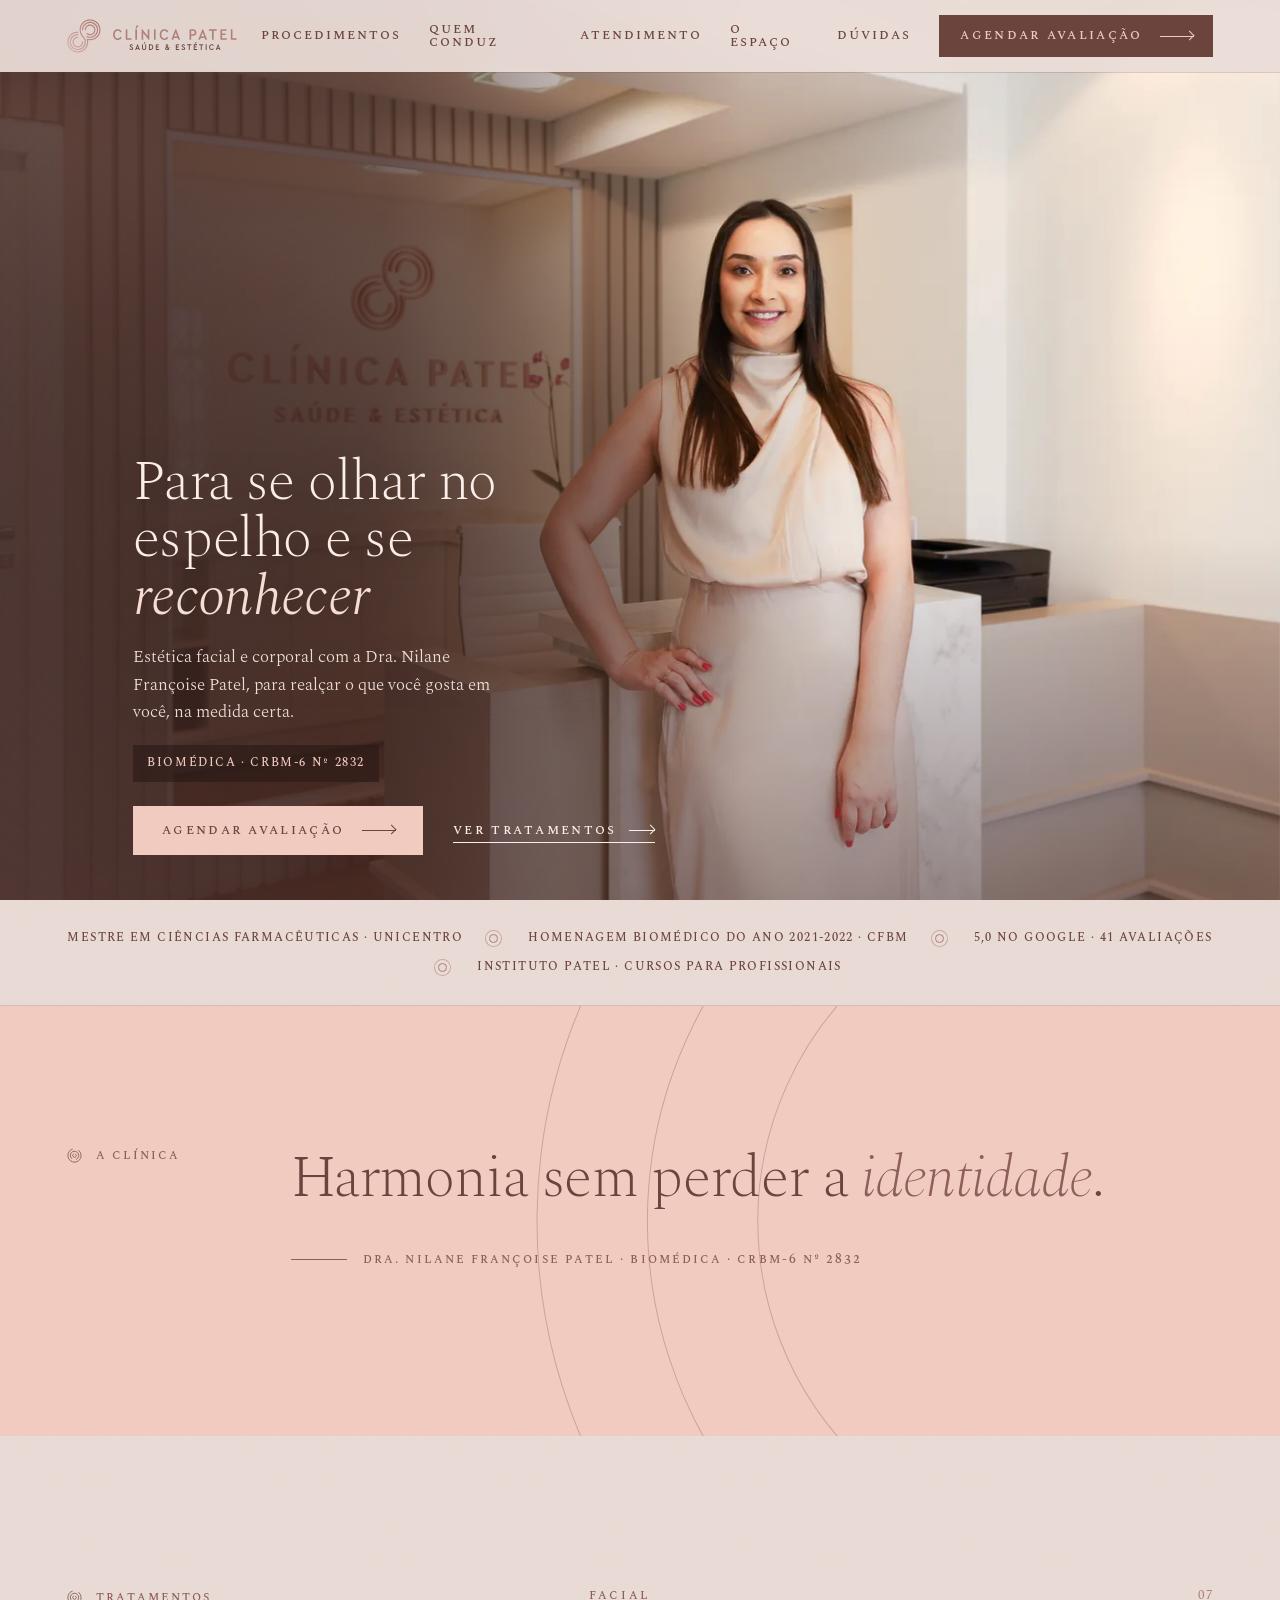
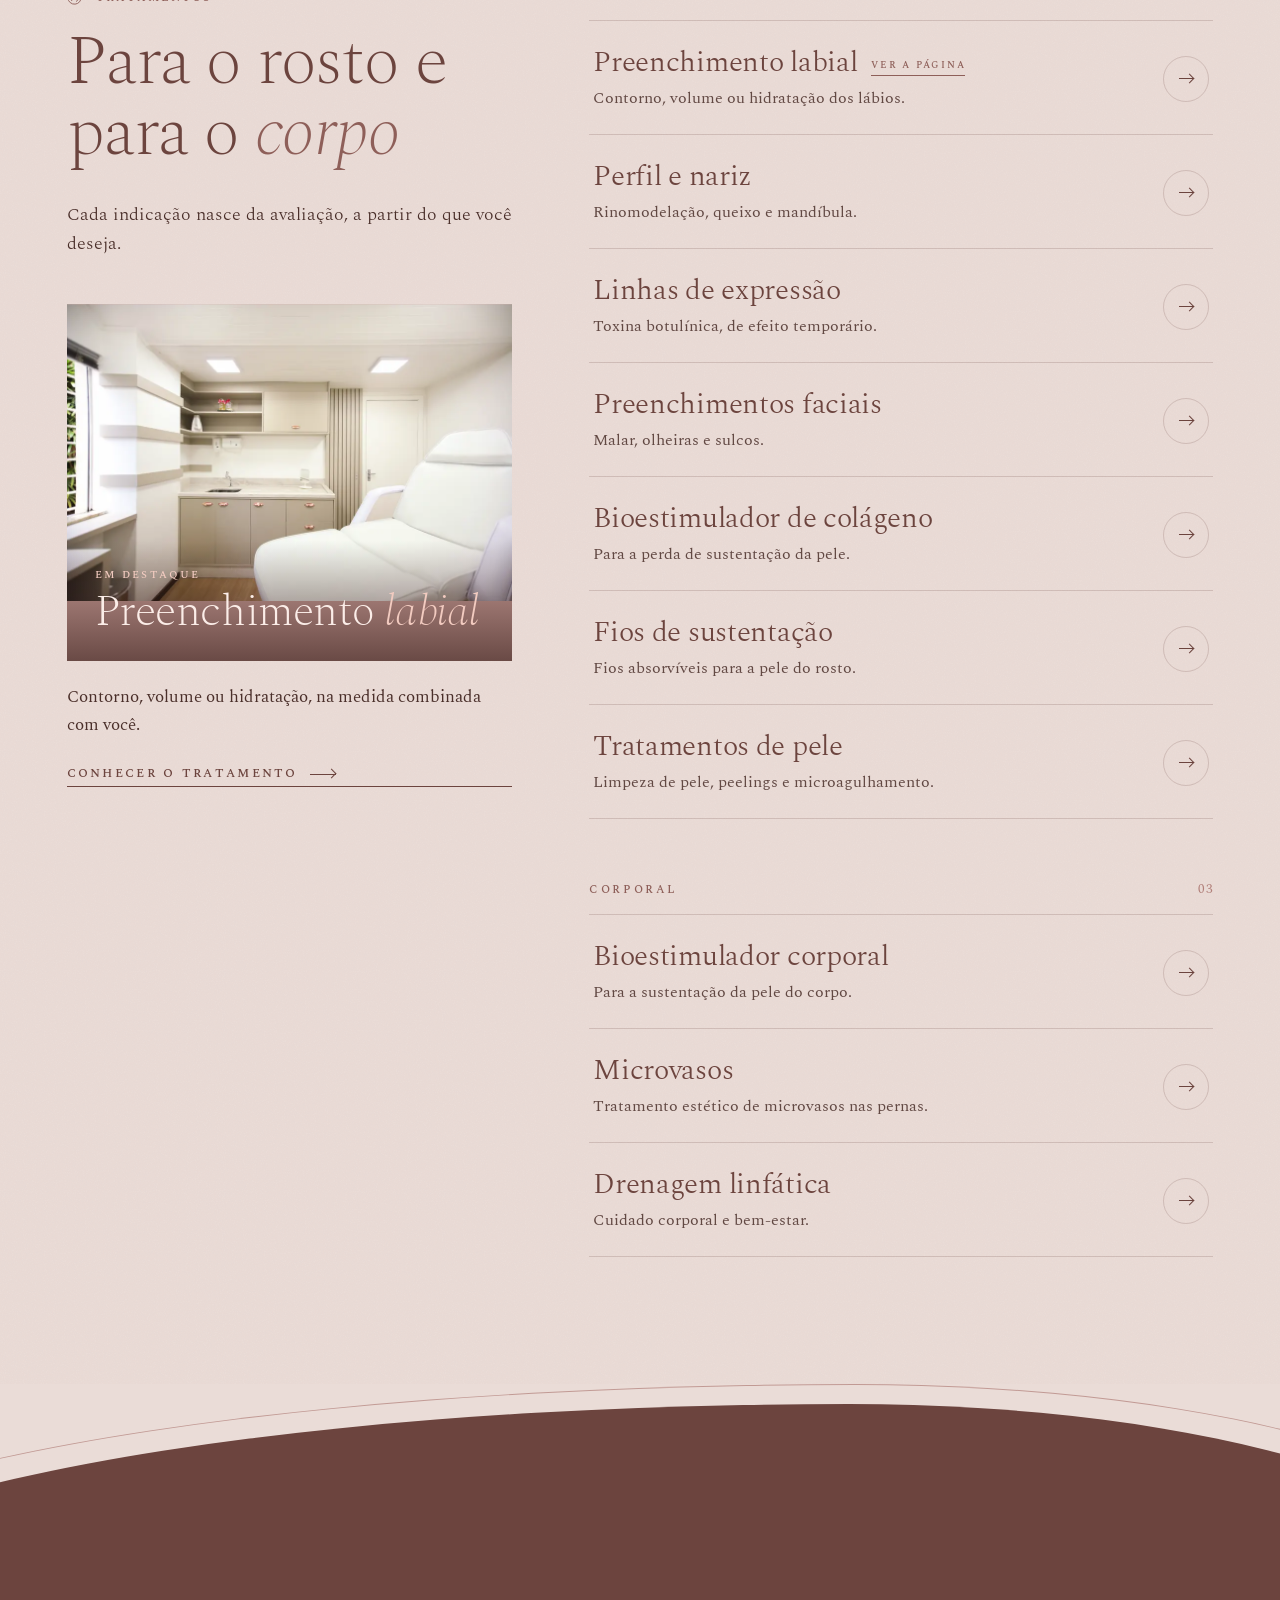
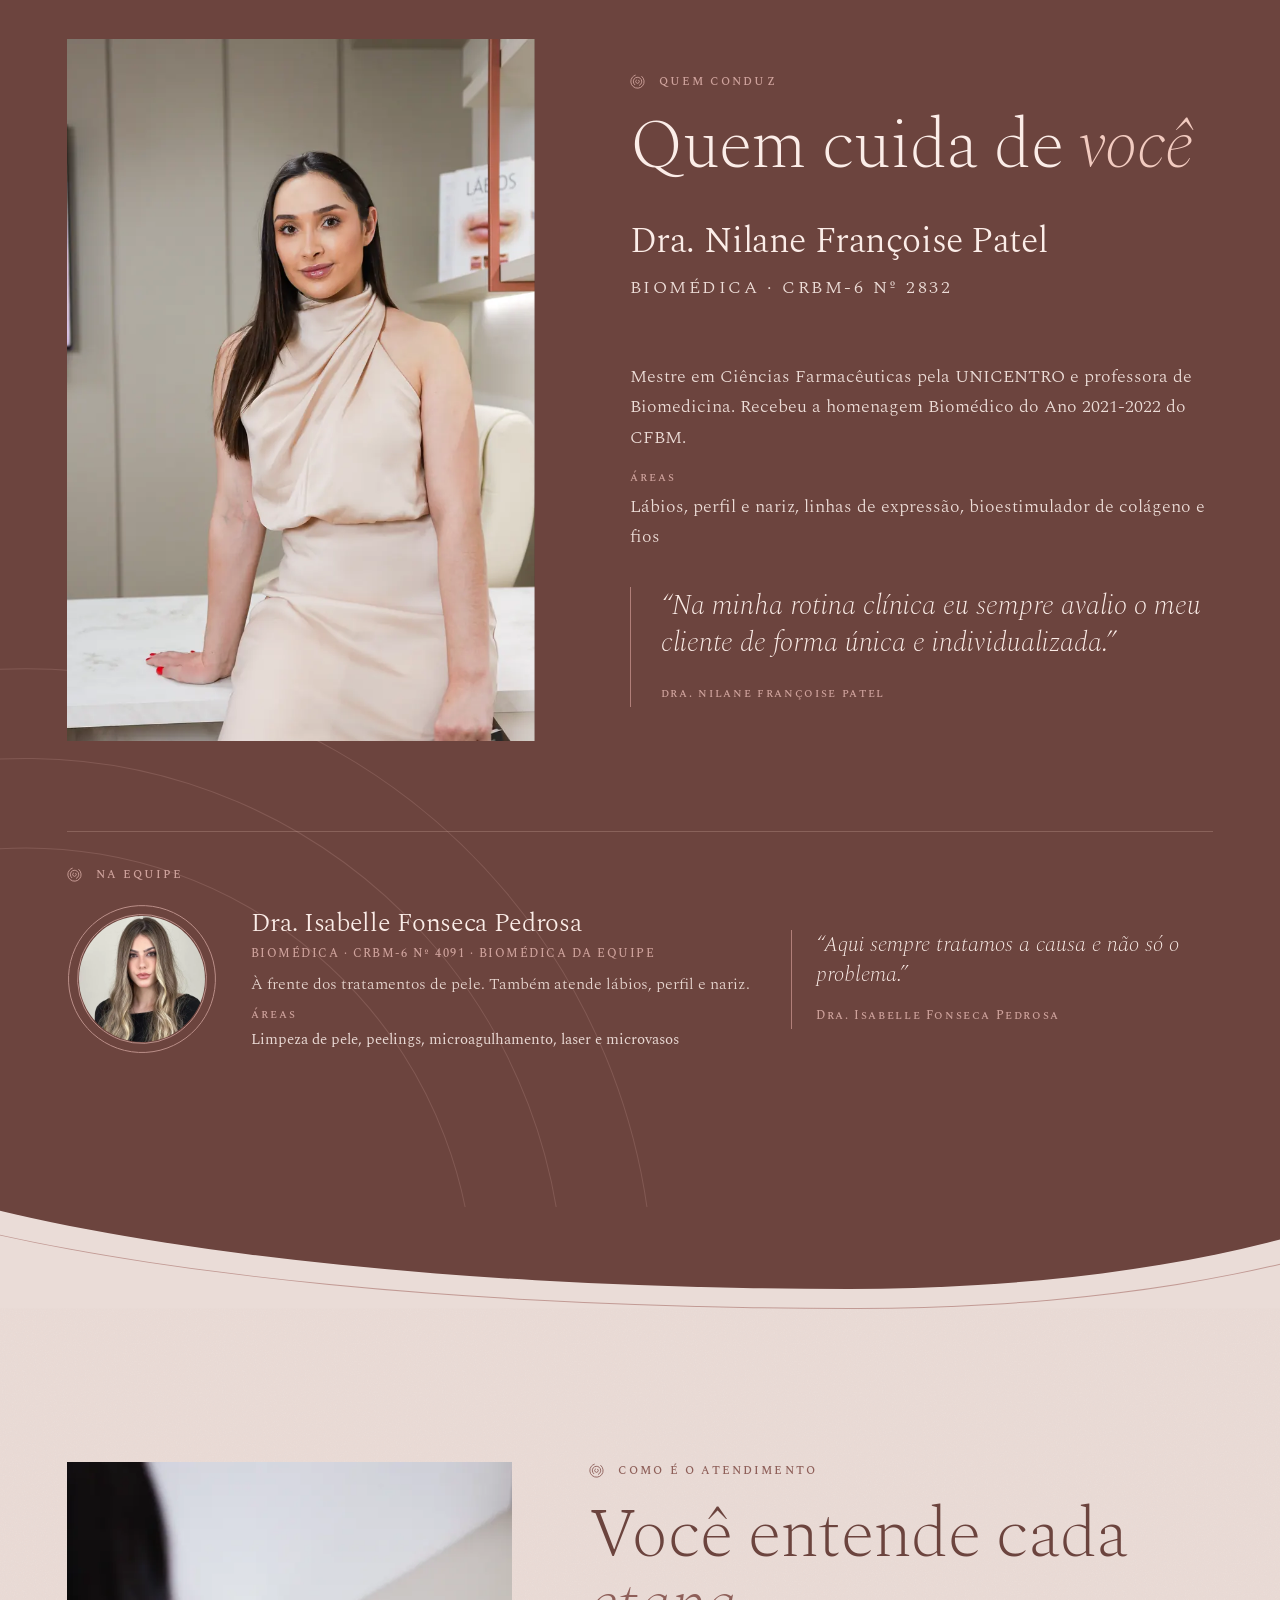
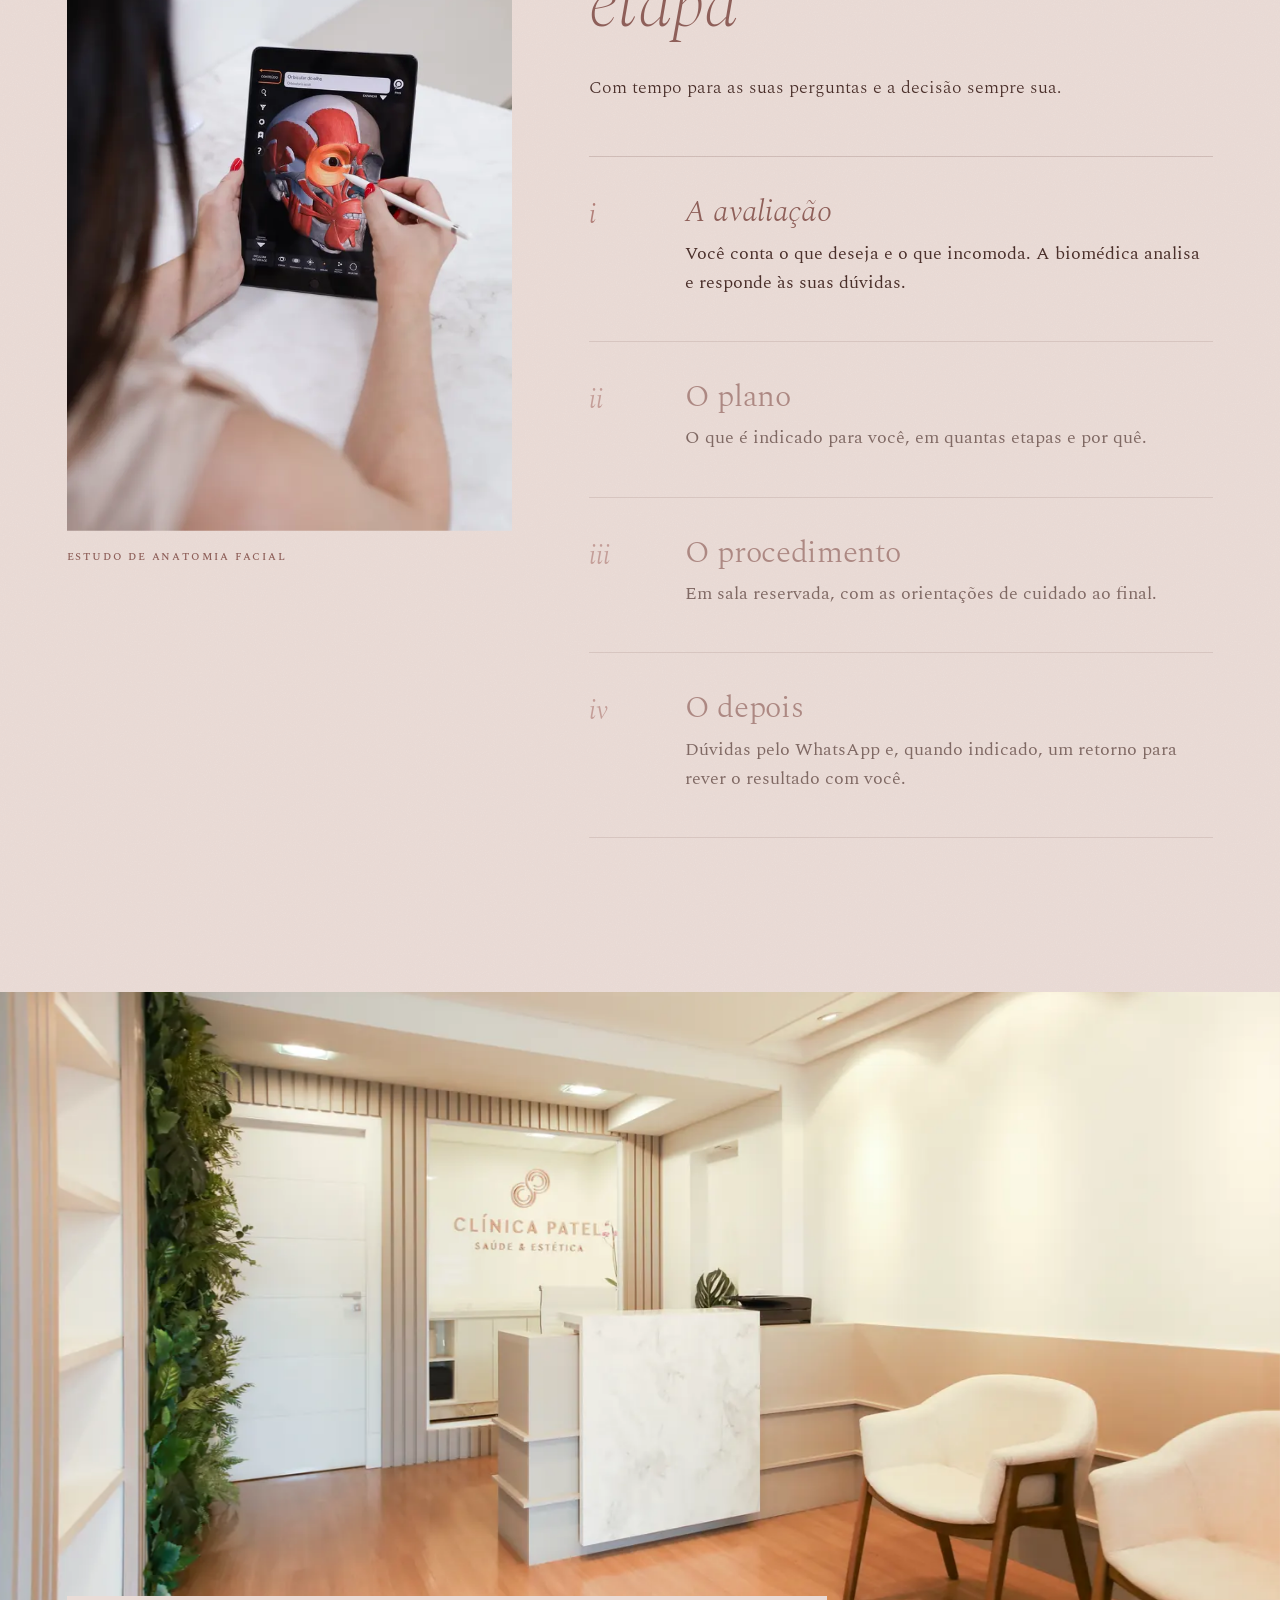
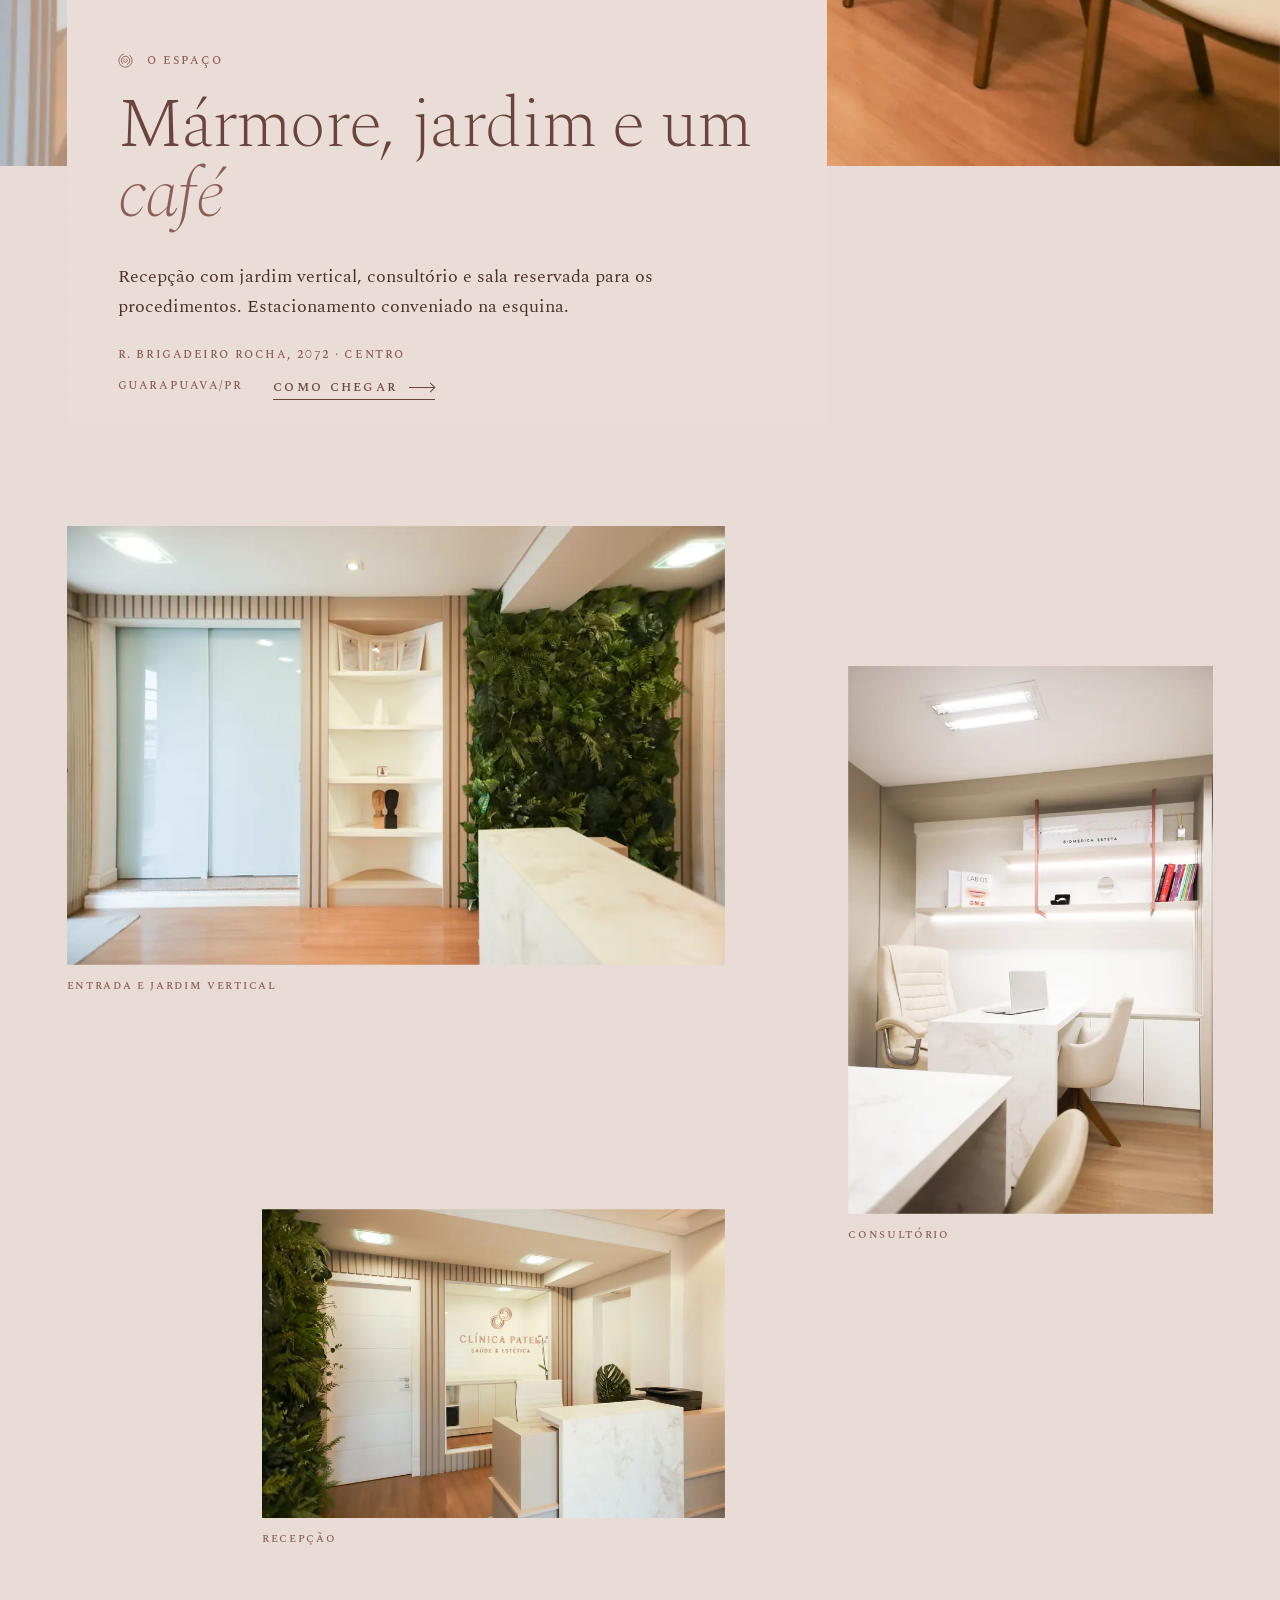
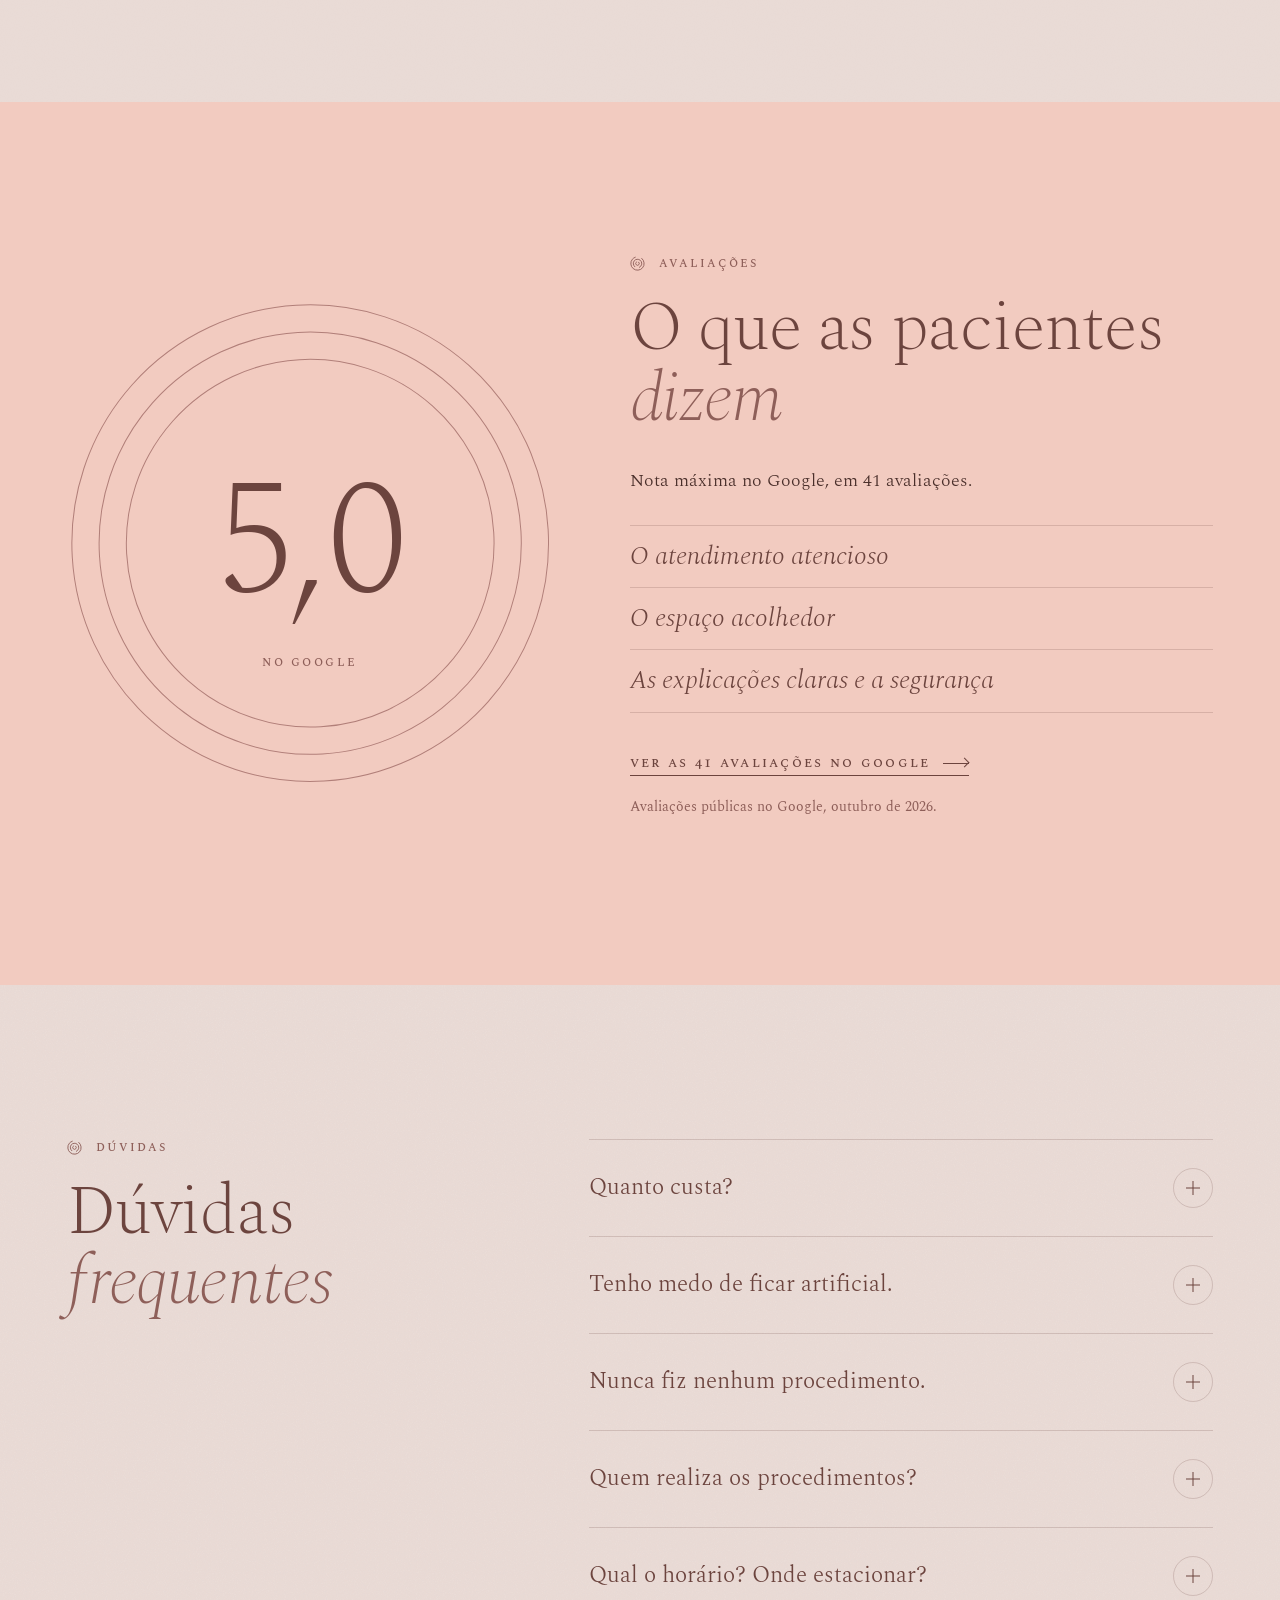
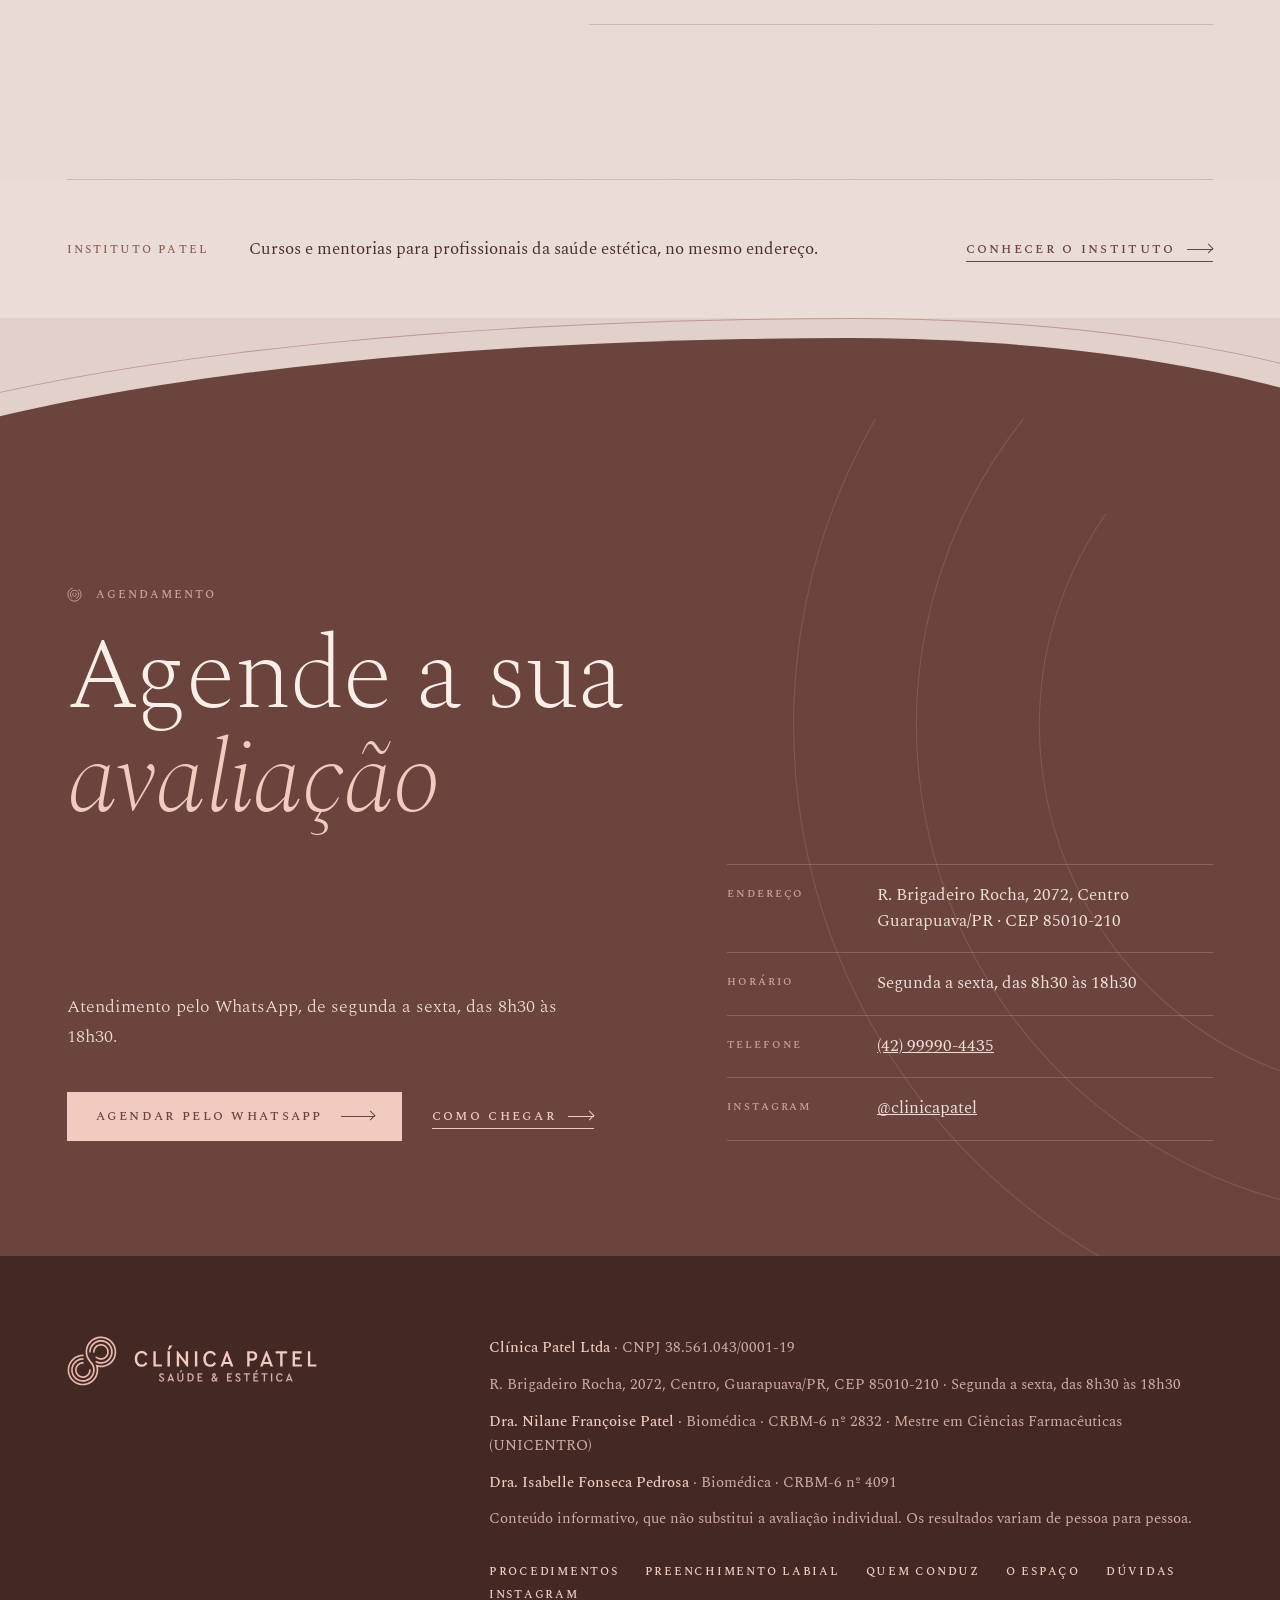
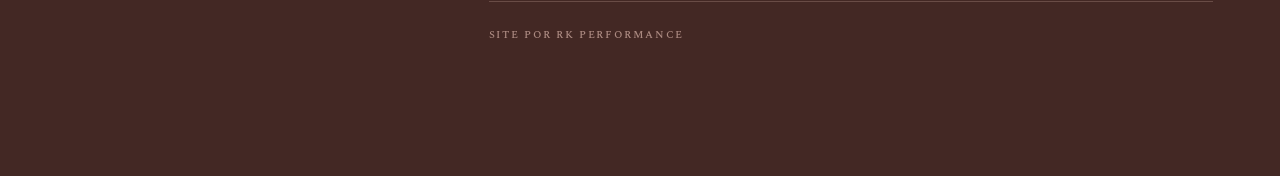
==== commit 020f14c1: "Prévia no subdomínio patel.rkperformance.com.br Canonical e og:url apontando para o endereço novo.  " ====
--- a/index.html
+++ b/index.html
@@ -6,13 +6,13 @@
 <title>Clínica Patel · Estética facial e corporal em Guarapuava</title>
 <meta name="description" content="Estética facial e corporal no Centro de Guarapuava, conduzida pela Dra. Nilane Françoise Patel, Biomédica (CRBM-6 nº 2832). Agende a sua avaliação.">
 <meta name="robots" content="noindex, nofollow">
-<link rel="canonical" href="https://joaovitorrk.github.io/clinica-patel-site/">
+<link rel="canonical" href="https://patel.rkperformance.com.br/">
 <meta property="og:type" content="website">
 <meta property="og:locale" content="pt_BR">
 <meta property="og:title" content="Clínica Patel · Estética facial e corporal em Guarapuava">
 <meta property="og:description" content="Estética facial e corporal no Centro de Guarapuava, conduzida pela Dra. Nilane Françoise Patel, Biomédica (CRBM-6 nº 2832). Agende a sua avaliação.">
-<meta property="og:url" content="https://joaovitorrk.github.io/clinica-patel-site/">
-<meta property="og:image" content="https://joaovitorrk.github.io/clinica-patel-site/assets/img/og.jpg">
+<meta property="og:url" content="https://patel.rkperformance.com.br/">
+<meta property="og:image" content="https://patel.rkperformance.com.br/assets/img/og.jpg">
 <meta name="theme-color" content="#EADCD7">
 <link rel="icon" href="favicon.svg" type="image/svg+xml">
 <link rel="preconnect" href="https://fonts.googleapis.com">
@@ -21,7 +21,7 @@
 <link rel="preload" as="image" href="assets/img/hero-1440.webp" media="(min-width: 861px)" fetchpriority="high">
 <link rel="preload" as="image" href="assets/img/hero-cel.webp" media="(max-width: 860px)" fetchpriority="high">
 <link rel="stylesheet" href="assets/site.css">
-<script type="application/ld+json">{"@context": "https://schema.org", "@type": "HealthAndBeautyBusiness", "name": "Clínica Patel · Saúde e Estética", "url": "https://joaovitorrk.github.io/clinica-patel-site/", "image": "https://joaovitorrk.github.io/clinica-patel-site/assets/img/og.jpg", "address": {"@type": "PostalAddress", "streetAddress": "R. Brigadeiro Rocha, 2072", "addressLocality": "Guarapuava", "addressRegion": "PR", "postalCode": "85010-210", "addressCountry": "BR"}, "openingHours": "Mo-Fr 08:30-18:30", "sameAs": ["https://www.instagram.com/clinicapatel/"], "employee": [{"@type": "Person", "name": "Nilane Françoise Patel", "jobTitle": "Biomédica", "hasCredential": {"@type": "EducationalOccupationalCredential", "credentialCategory": "Registro profissional", "name": "CRBM-6 nº 2832"}}, {"@type": "Person", "name": "Isabelle Fonseca Pedrosa", "jobTitle": "Biomédica", "hasCredential": {"@type": "EducationalOccupationalCredential", "credentialCategory": "Registro profissional", "name": "CRBM-6 nº 4091"}}]}</script>
+<script type="application/ld+json">{"@context": "https://schema.org", "@type": "HealthAndBeautyBusiness", "name": "Clínica Patel · Saúde e Estética", "url": "https://patel.rkperformance.com.br/", "image": "https://patel.rkperformance.com.br/assets/img/og.jpg", "address": {"@type": "PostalAddress", "streetAddress": "R. Brigadeiro Rocha, 2072", "addressLocality": "Guarapuava", "addressRegion": "PR", "postalCode": "85010-210", "addressCountry": "BR"}, "openingHours": "Mo-Fr 08:30-18:30", "sameAs": ["https://www.instagram.com/clinicapatel/"], "employee": [{"@type": "Person", "name": "Nilane Françoise Patel", "jobTitle": "Biomédica", "hasCredential": {"@type": "EducationalOccupationalCredential", "credentialCategory": "Registro profissional", "name": "CRBM-6 nº 2832"}}, {"@type": "Person", "name": "Isabelle Fonseca Pedrosa", "jobTitle": "Biomédica", "hasCredential": {"@type": "EducationalOccupationalCredential", "credentialCategory": "Registro profissional", "name": "CRBM-6 nº 4091"}}]}</script>
 </head>
 <body>
 <a class="pular" href="#conteudo">Pular para o conteúdo</a>
--- a/assets/site.css
+++ b/assets/site.css
@@ -755,3 +755,9 @@
   .capa-texto h1 { font-size: clamp(42px, min(4.4vw, 8.6vh), 74px); }
   .capa-texto .envolve { gap: 14px; }
 }
+/* abertura automática (20/10/2026): a capa tem a altura da tela, sem rolagem presa, e a introdução é mais curta */
+.capa { height: 100vh; height: 100svh; }
+.js .capa-creditos { display: none; }
+.capa-cabeca .simb path { transition: stroke-dashoffset 1.1s var(--ease) .1s, fill-opacity .6s var(--sai) .75s; }
+.js .capa-cabeca .sobre, .js .capa-cabeca .sob { transition: opacity .8s var(--sai) .3s, letter-spacing 1.1s var(--sai) .3s; }
+.js .capa-foto { transition: opacity 1s var(--sai) .1s; }
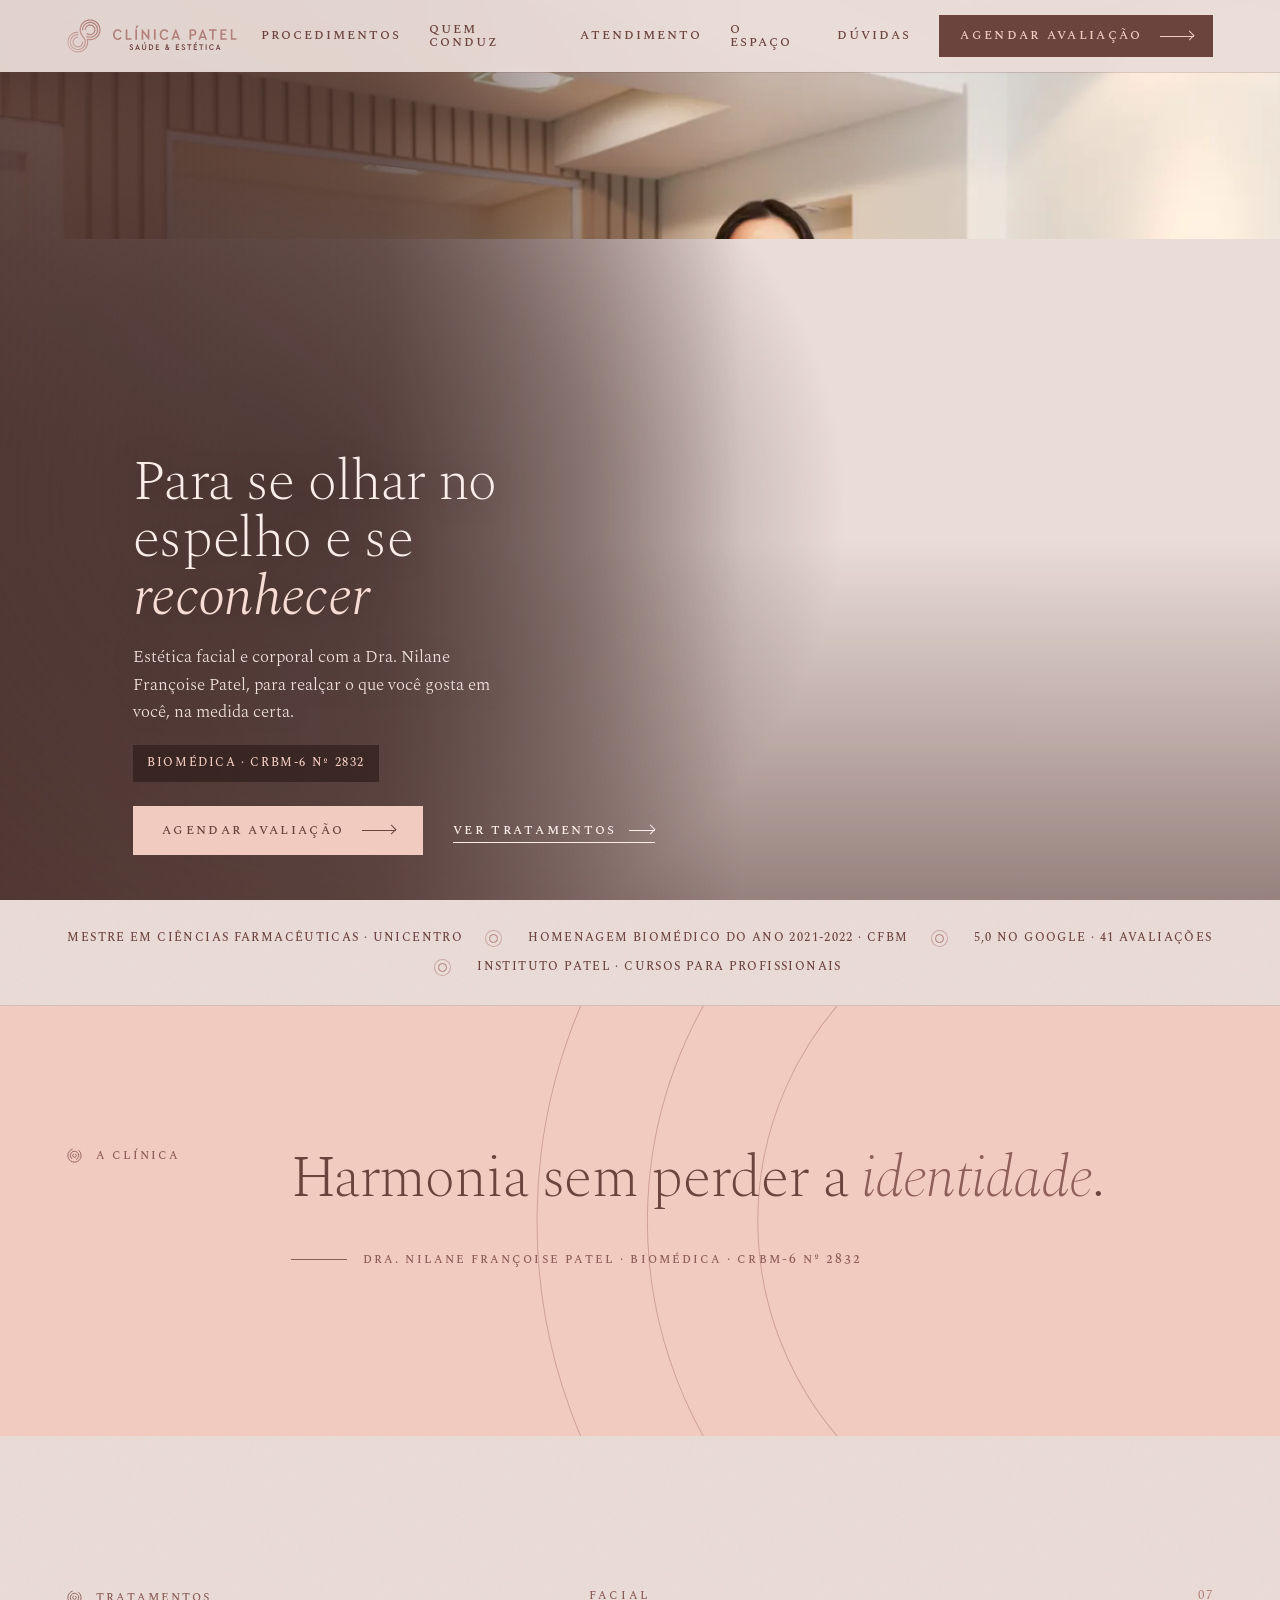
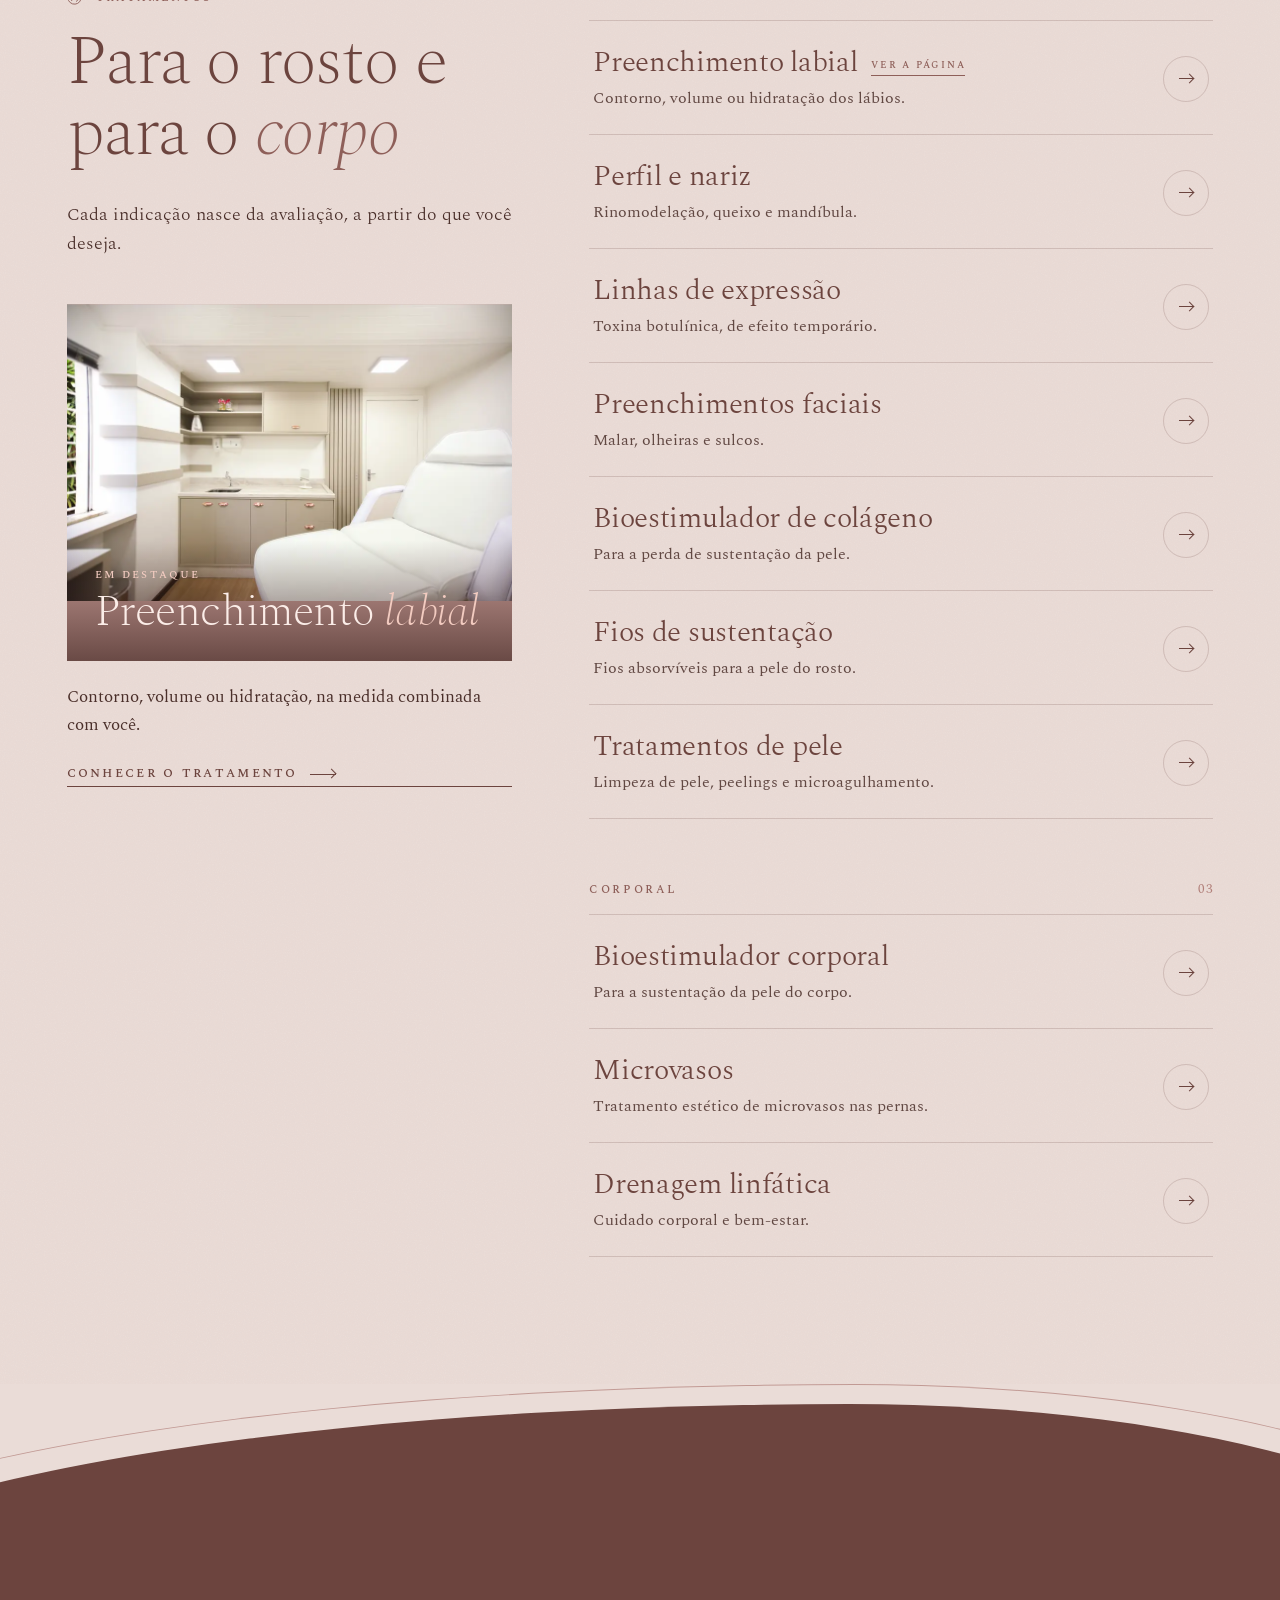
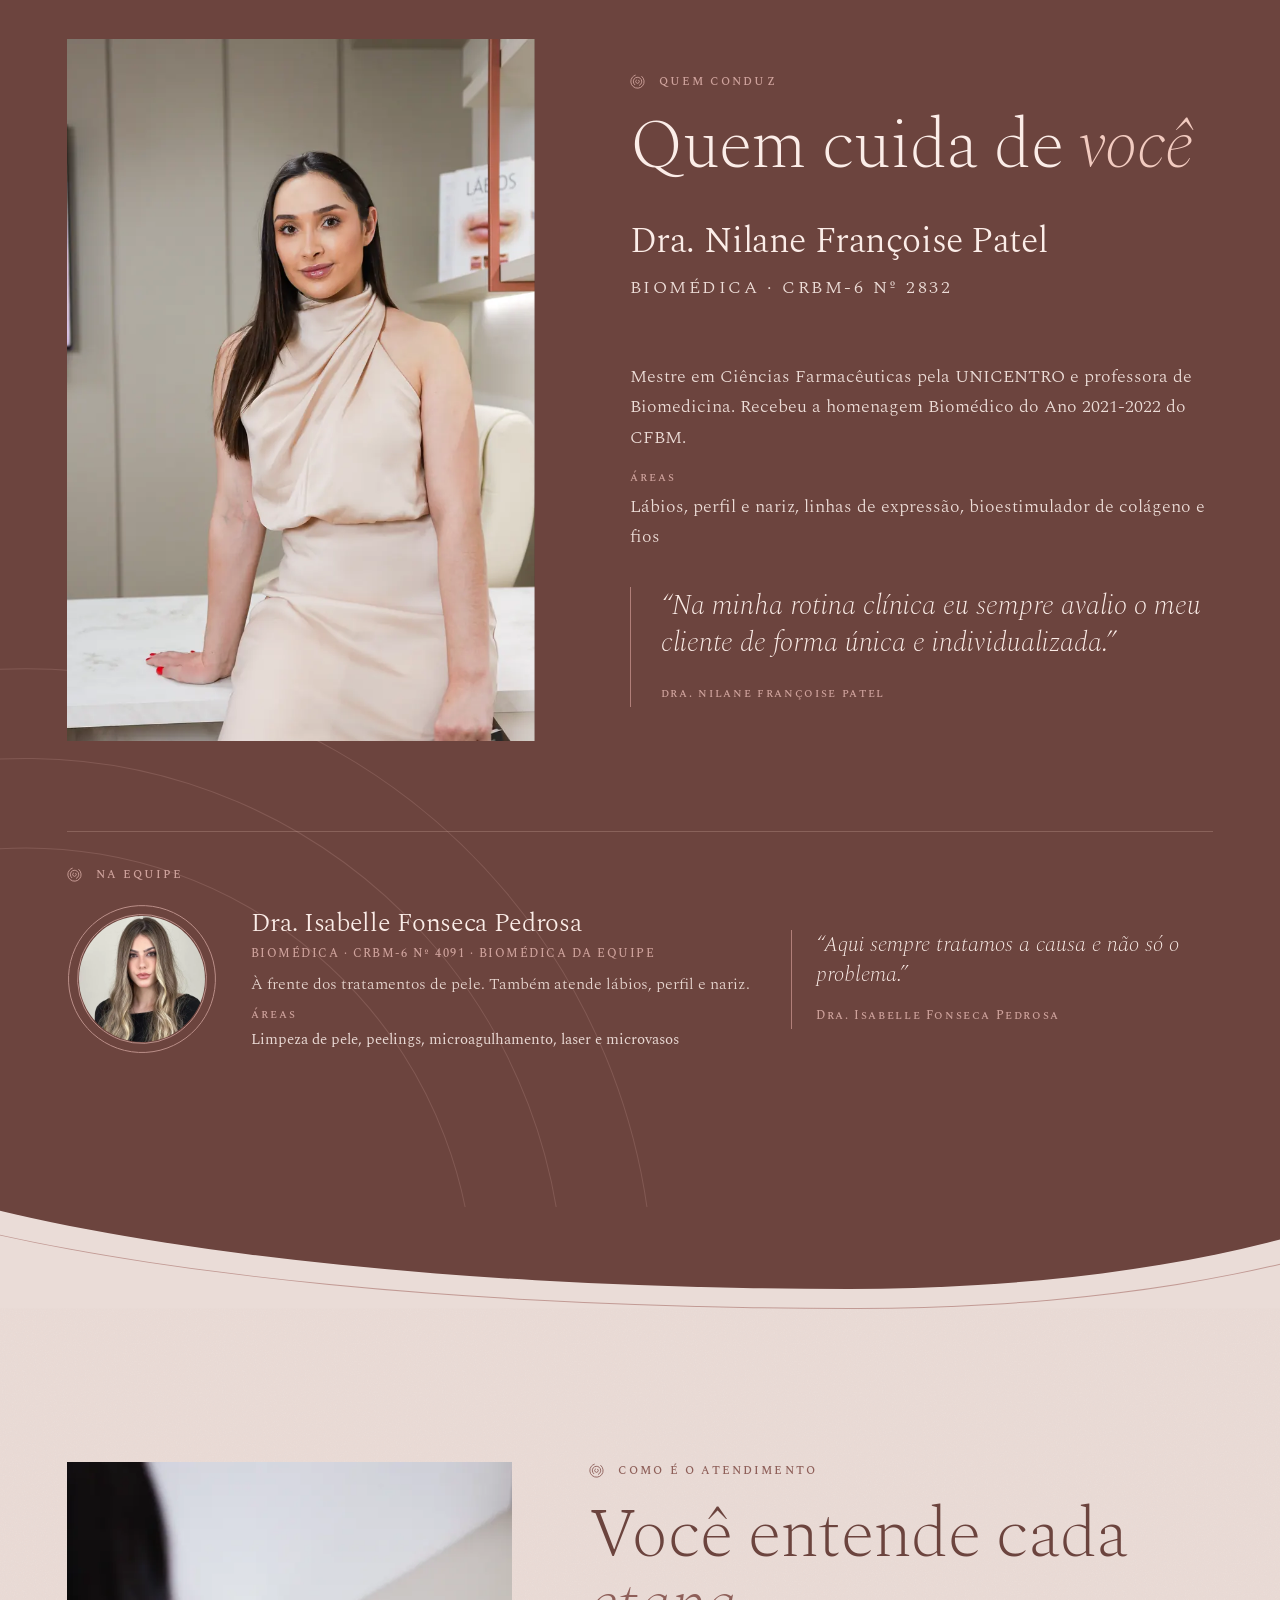
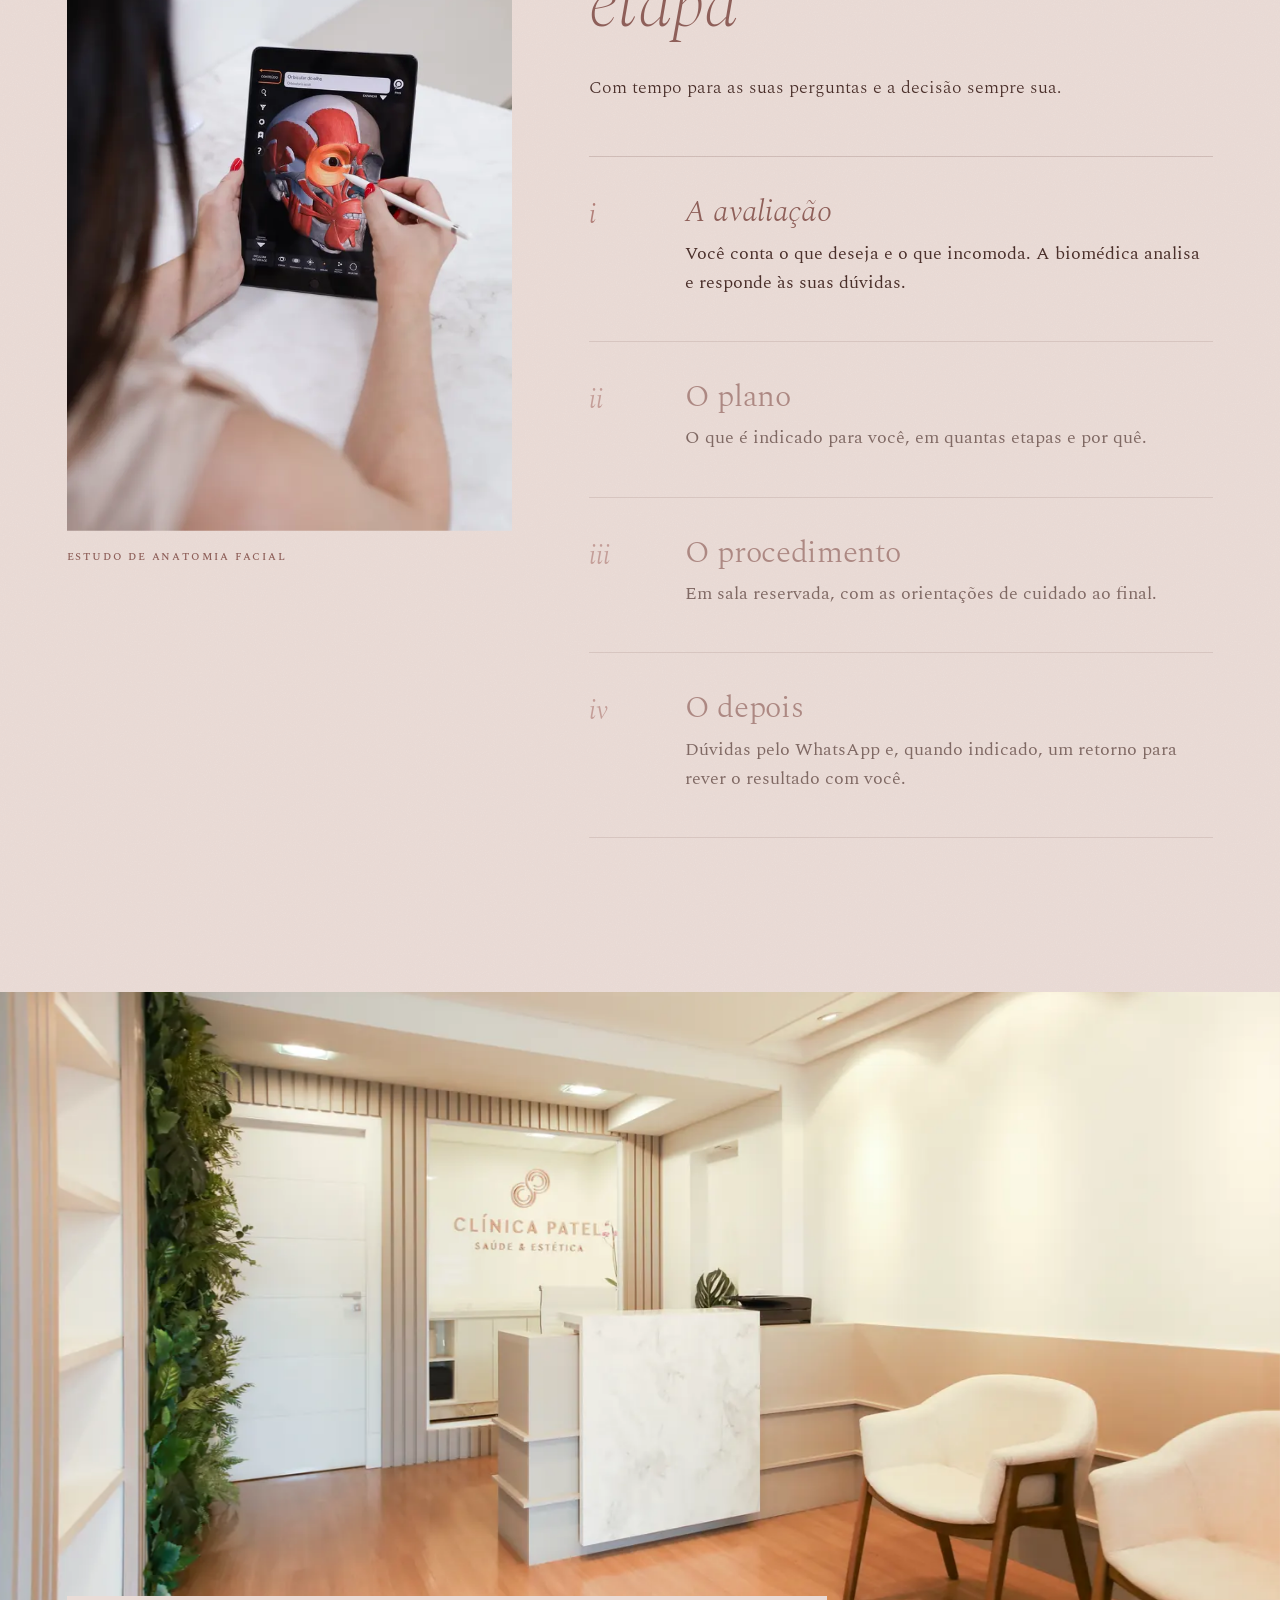
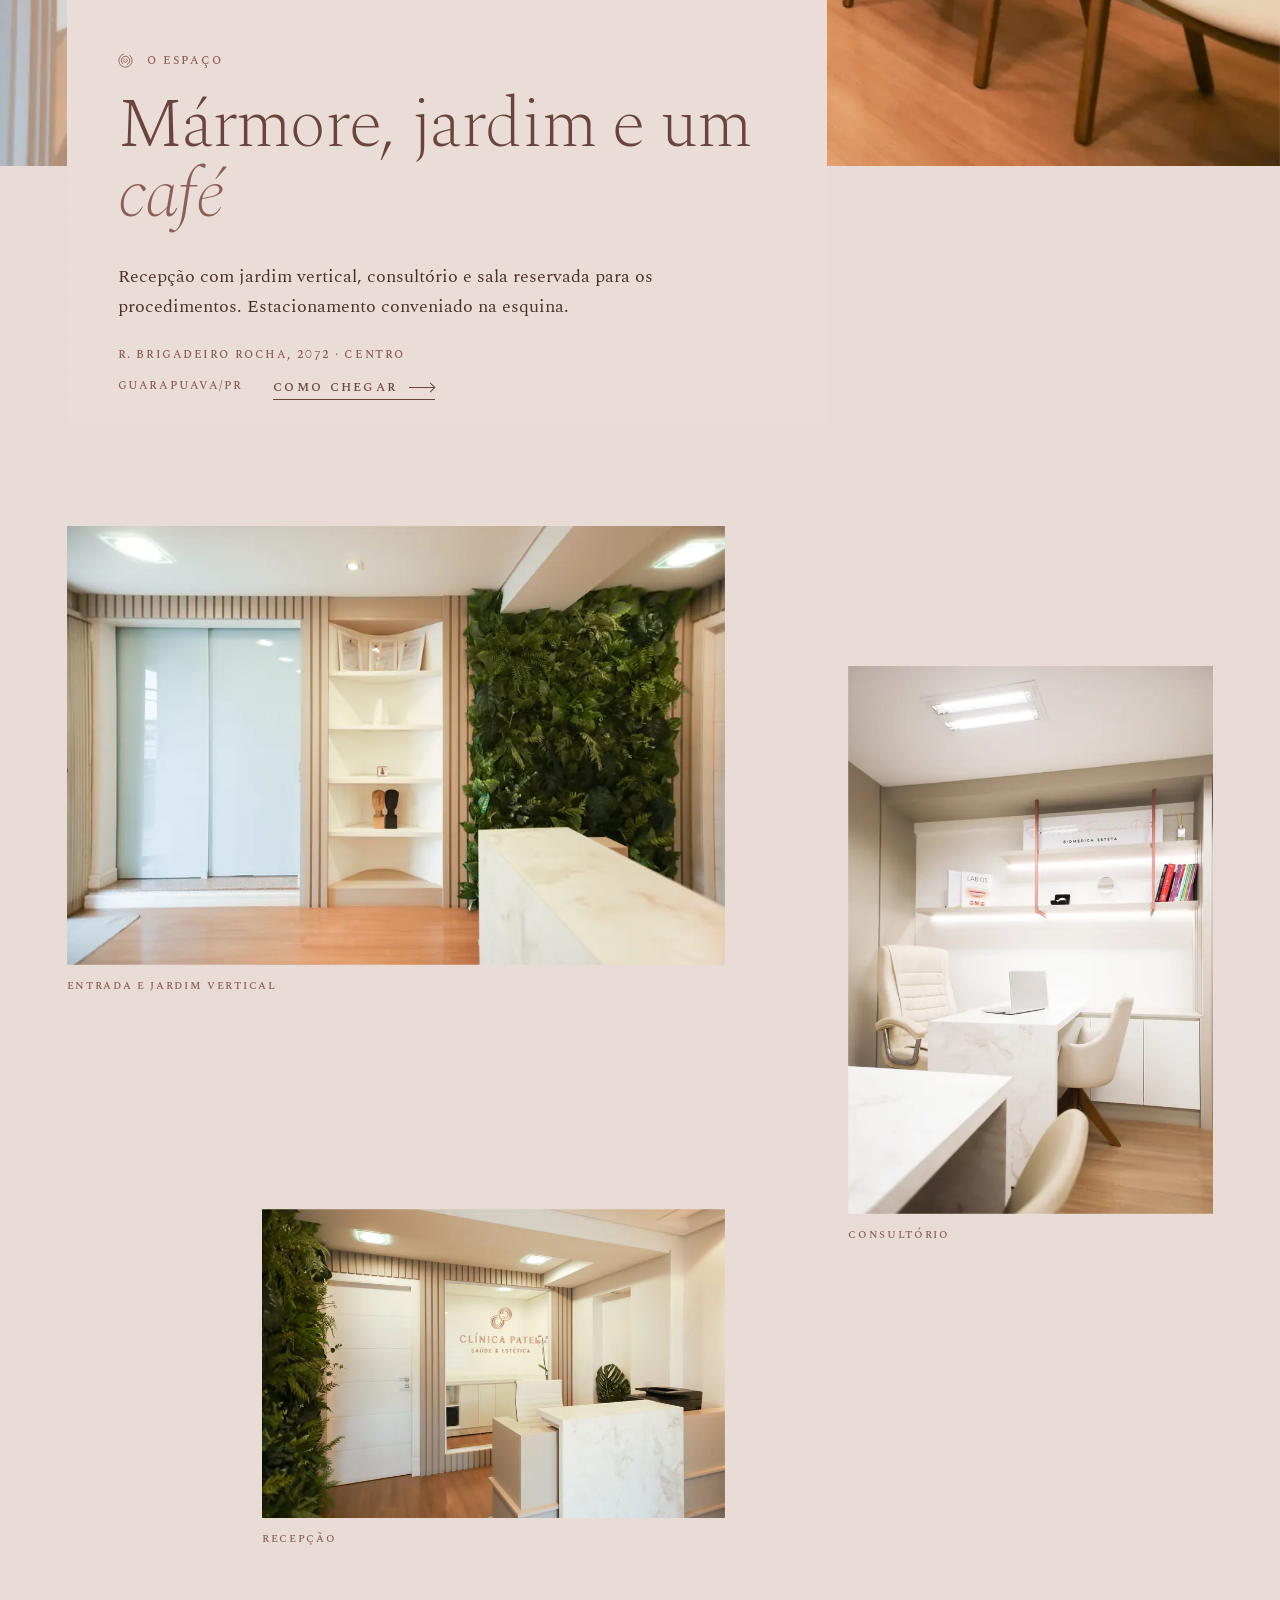
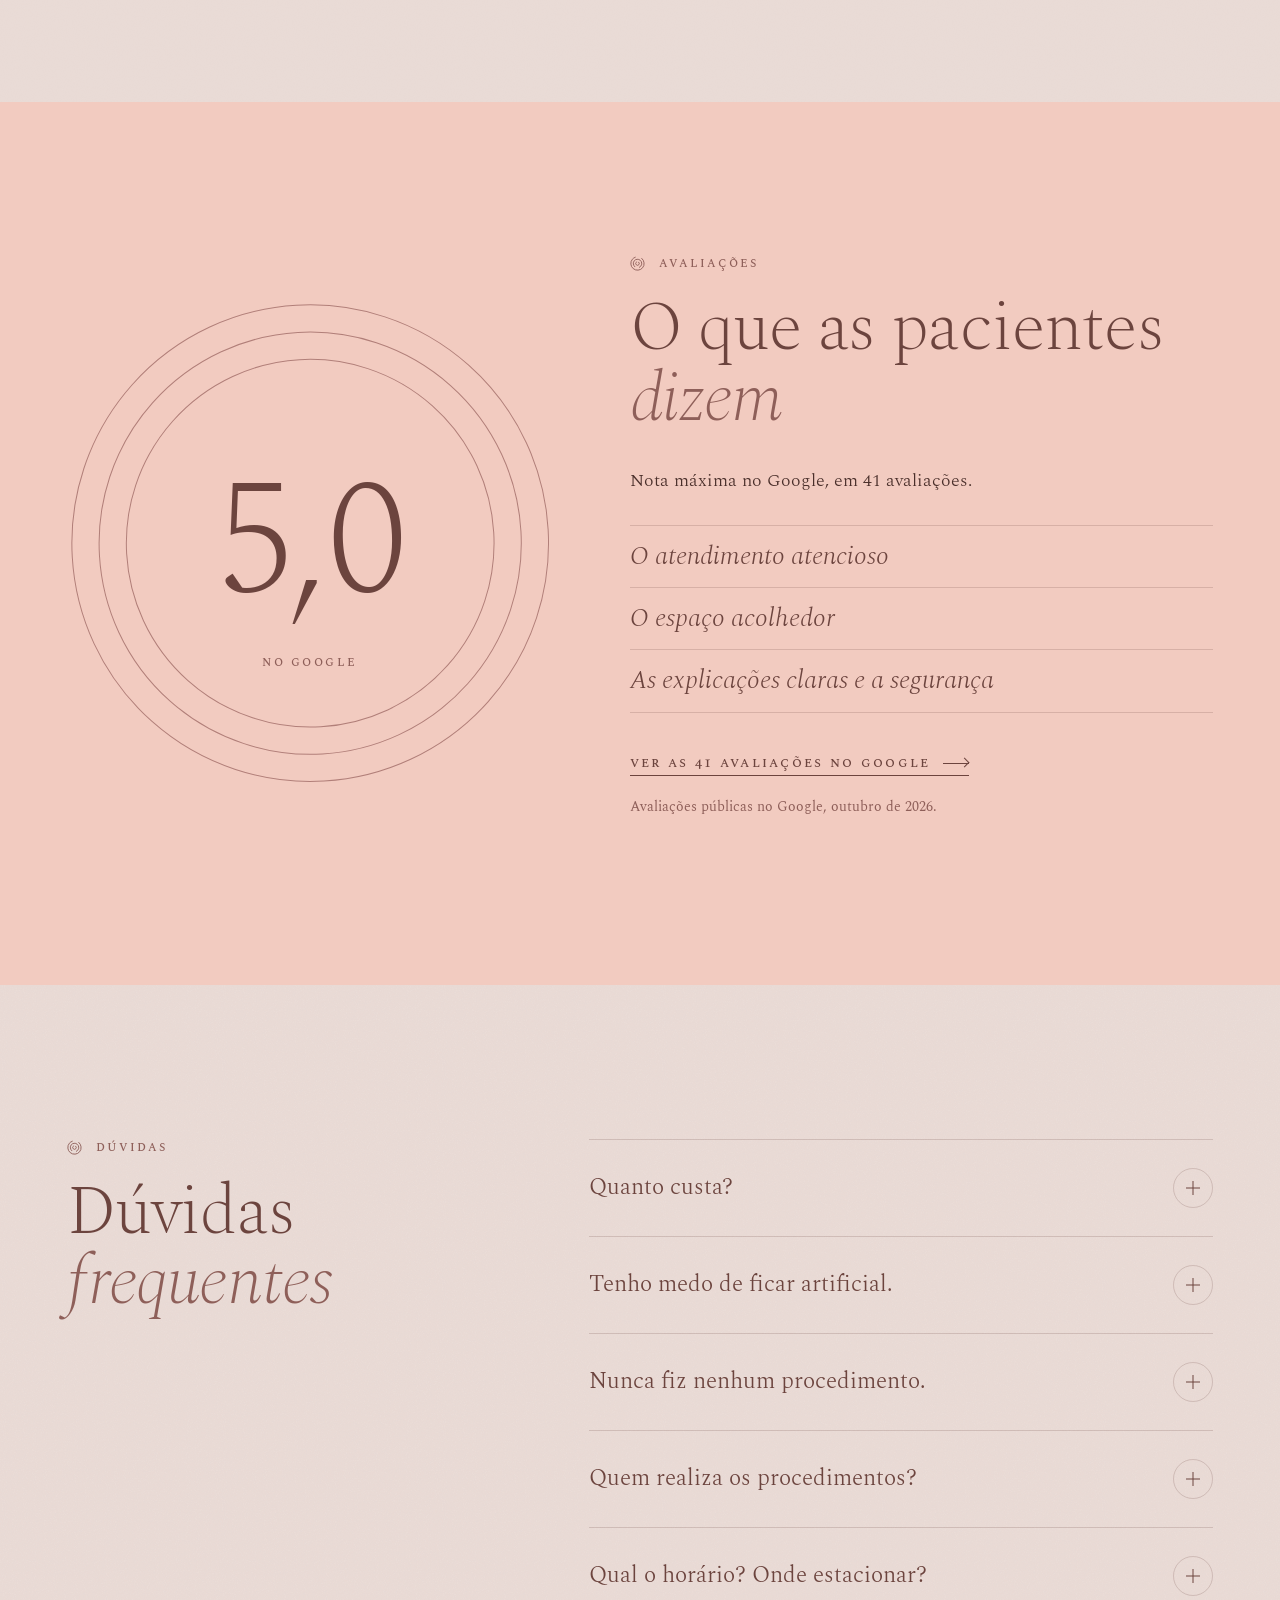
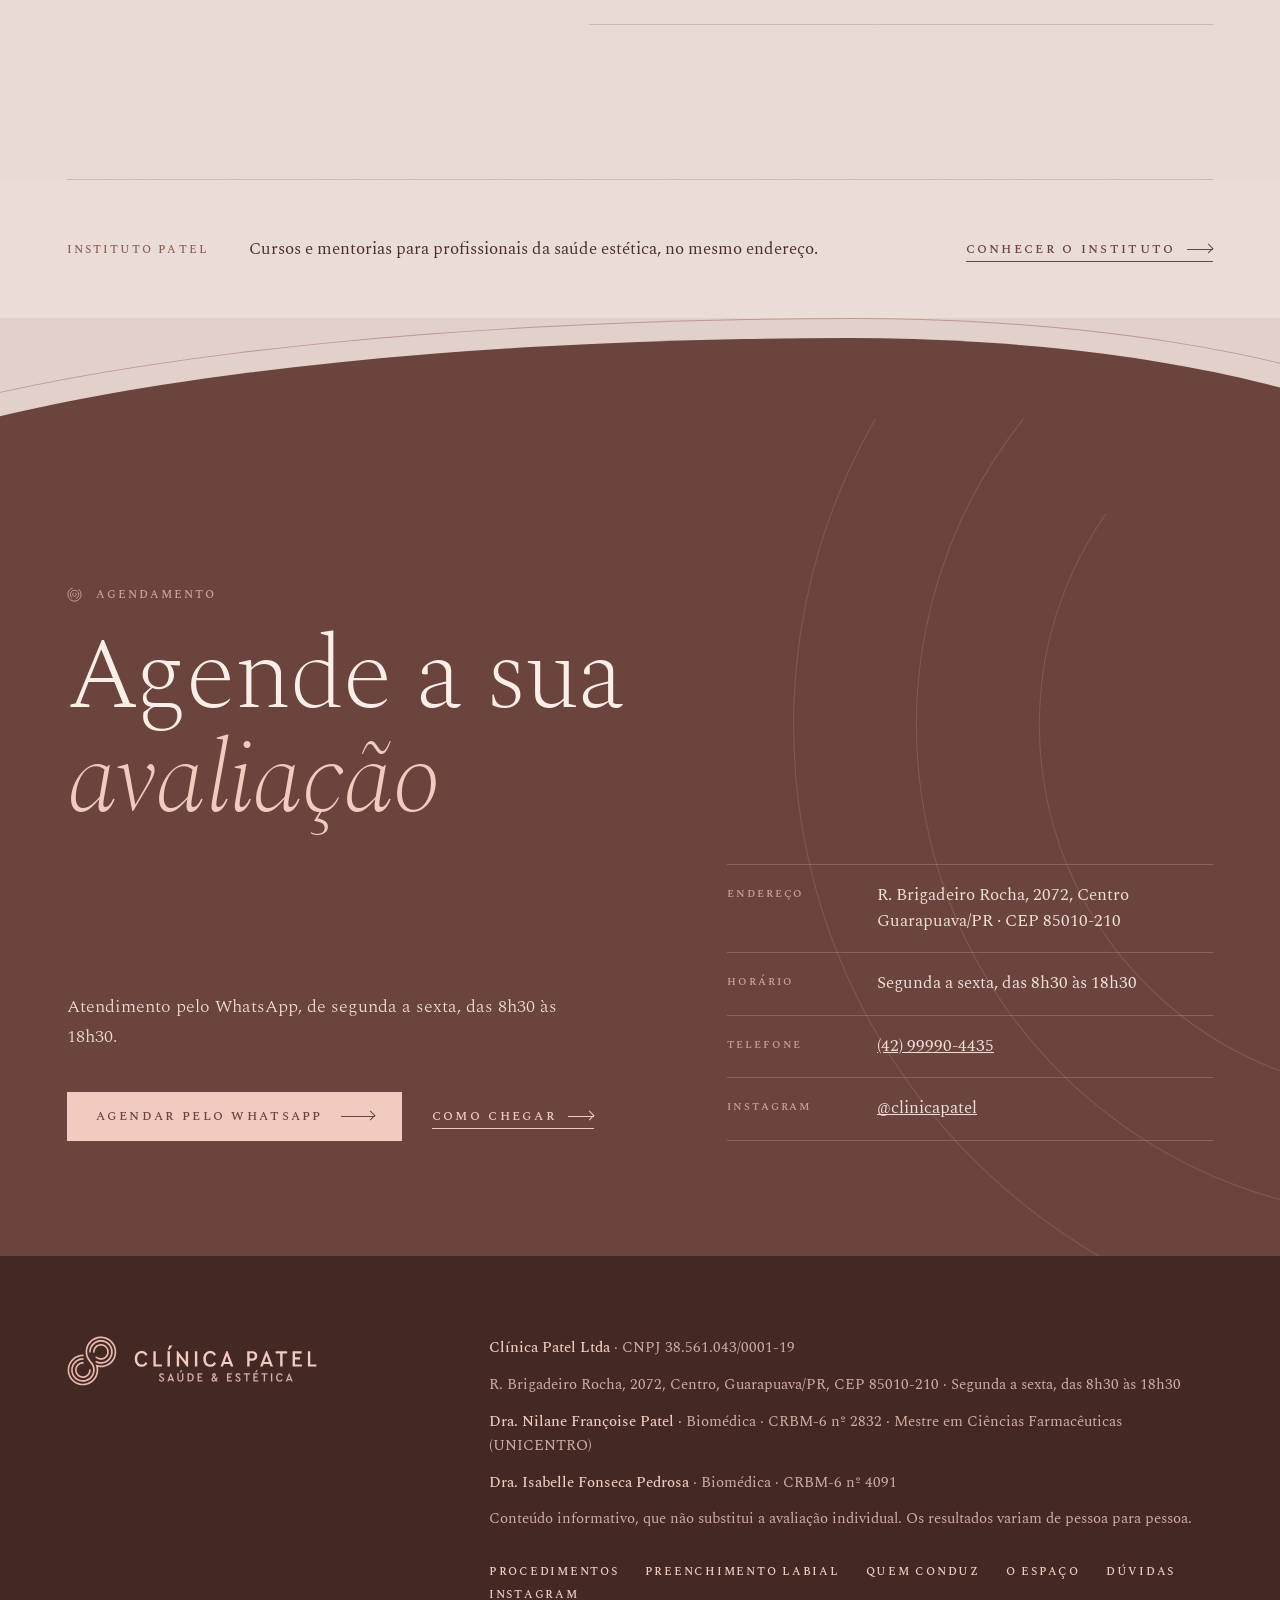
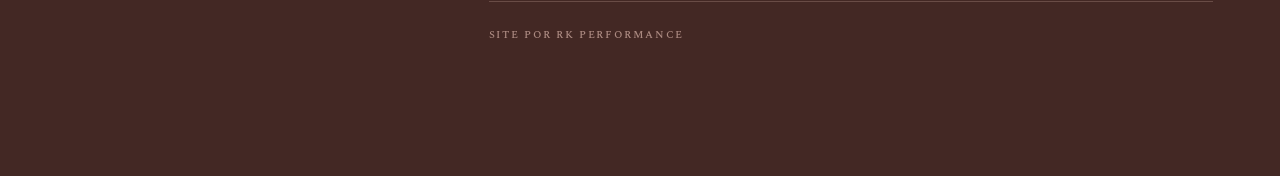
==== commit a71dbfd0: "WhatsApp da RK passa a ser o da Nicoli: (42) 99983-3348 Co-Authored-By: Claude Opus 5.5 <noreply@ant" ====
--- a/index.html
+++ b/index.html
@@ -20,7 +20,7 @@
 <link href="https://fonts.googleapis.com/css2?family=Marcellus&amp;family=Spectral:ital,wght@0,200;0,300;0,400;0,500;1,200;1,300;1,400&amp;family=Spectral+SC:wght@500&amp;display=swap" rel="stylesheet">
 <link rel="preload" as="image" href="assets/img/hero-1440.webp" media="(min-width: 861px)" fetchpriority="high">
 <link rel="preload" as="image" href="assets/img/hero-cel.webp" media="(max-width: 860px)" fetchpriority="high">
-<link rel="stylesheet" href="assets/site.css">
+<link rel="stylesheet" href="assets/site.css?v=7a0350f8">
 <script type="application/ld+json">{"@context": "https://schema.org", "@type": "HealthAndBeautyBusiness", "name": "Clínica Patel · Saúde e Estética", "url": "https://patel.rkperformance.com.br/", "image": "https://patel.rkperformance.com.br/assets/img/og.jpg", "address": {"@type": "PostalAddress", "streetAddress": "R. Brigadeiro Rocha, 2072", "addressLocality": "Guarapuava", "addressRegion": "PR", "postalCode": "85010-210", "addressCountry": "BR"}, "openingHours": "Mo-Fr 08:30-18:30", "sameAs": ["https://www.instagram.com/clinicapatel/"], "employee": [{"@type": "Person", "name": "Nilane Françoise Patel", "jobTitle": "Biomédica", "hasCredential": {"@type": "EducationalOccupationalCredential", "credentialCategory": "Registro profissional", "name": "CRBM-6 nº 2832"}}, {"@type": "Person", "name": "Isabelle Fonseca Pedrosa", "jobTitle": "Biomédica", "hasCredential": {"@type": "EducationalOccupationalCredential", "credentialCategory": "Registro profissional", "name": "CRBM-6 nº 4091"}}]}</script>
 </head>
 <body>
@@ -314,11 +314,11 @@
     <blockquote id="demo-msg">Olá! Gostaria de agendar uma avaliação na Clínica Patel.</blockquote>
     <p id="demo-extra" hidden><a class="link" href="preenchimento-labial-guarapuava/">conhecer a página de preenchimento labial <span class="seta" aria-hidden="true"></span></a></p>
     <div class="acoes">
-      <a class="btn" href="https://wa.me/5542999246208?text=Vi%20a%20pr%C3%A9via%20do%20site%20da%20Cl%C3%ADnica%20Patel" target="_blank" rel="noopener">falar com a RK <span class="seta" aria-hidden="true"></span></a>
+      <a class="btn" href="https://wa.me/5542999833348?text=Vi%20a%20pr%C3%A9via%20do%20site%20da%20Cl%C3%ADnica%20Patel" target="_blank" rel="noopener">falar com a RK <span class="seta" aria-hidden="true"></span></a>
       <button class="link" type="button" data-fecha style="background:none;border:0;cursor:pointer">fechar</button>
     </div>
   </div>
 </dialog>
-<script src="assets/site.js"></script>
+<script src="assets/site.js?v=7a0350f8"></script>
 </body>
 </html>
